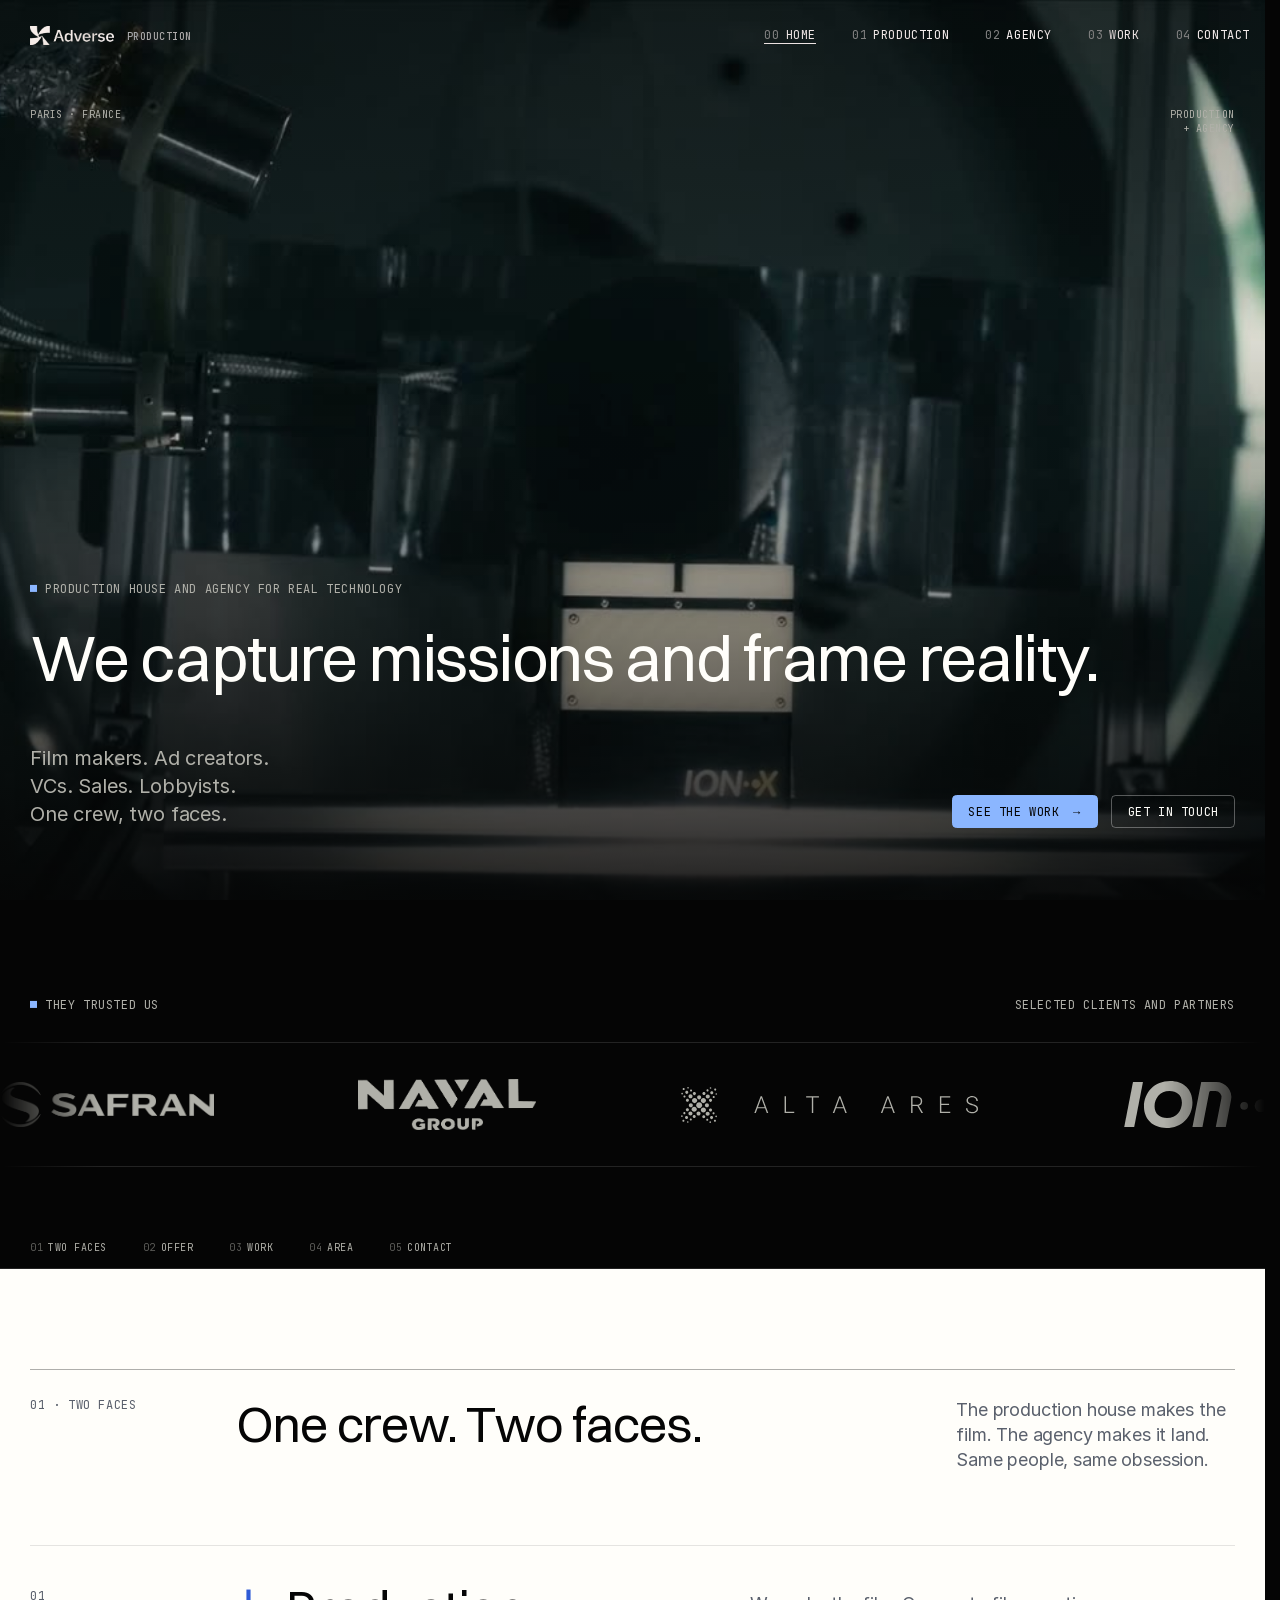
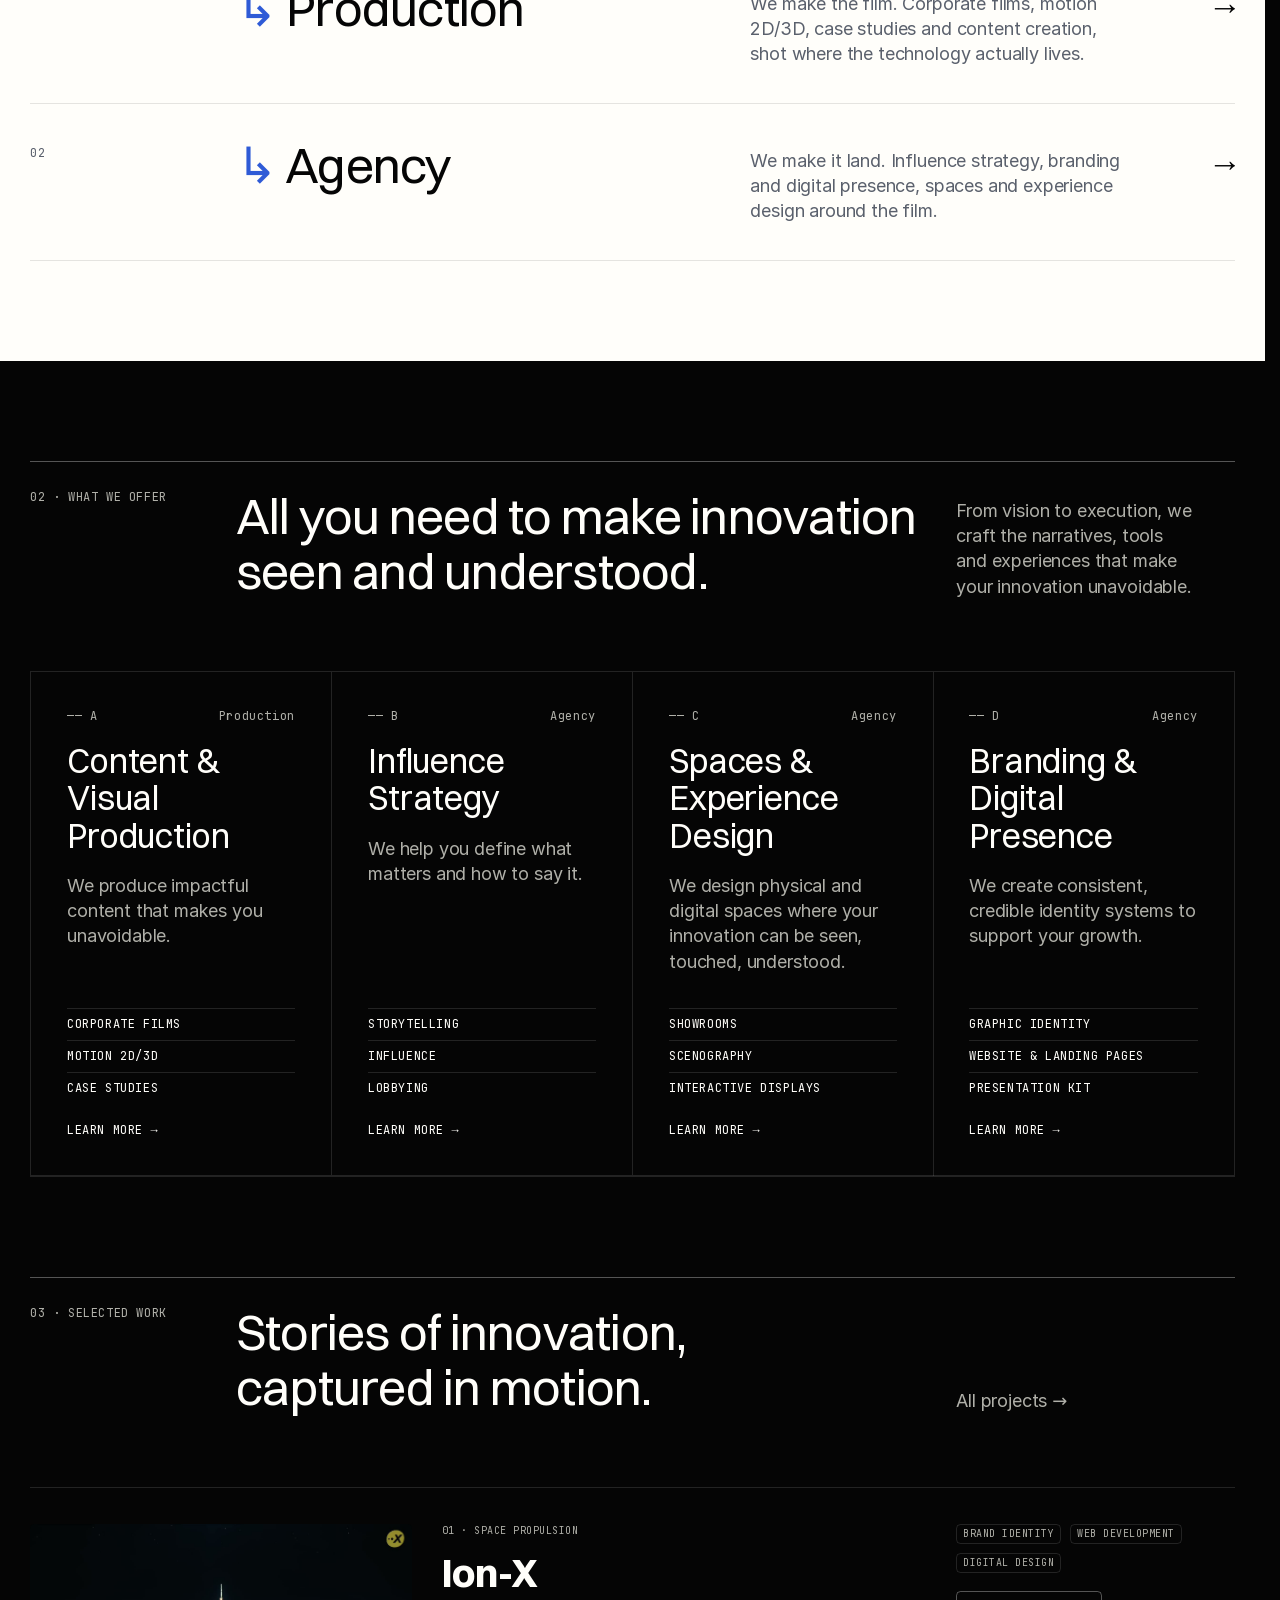
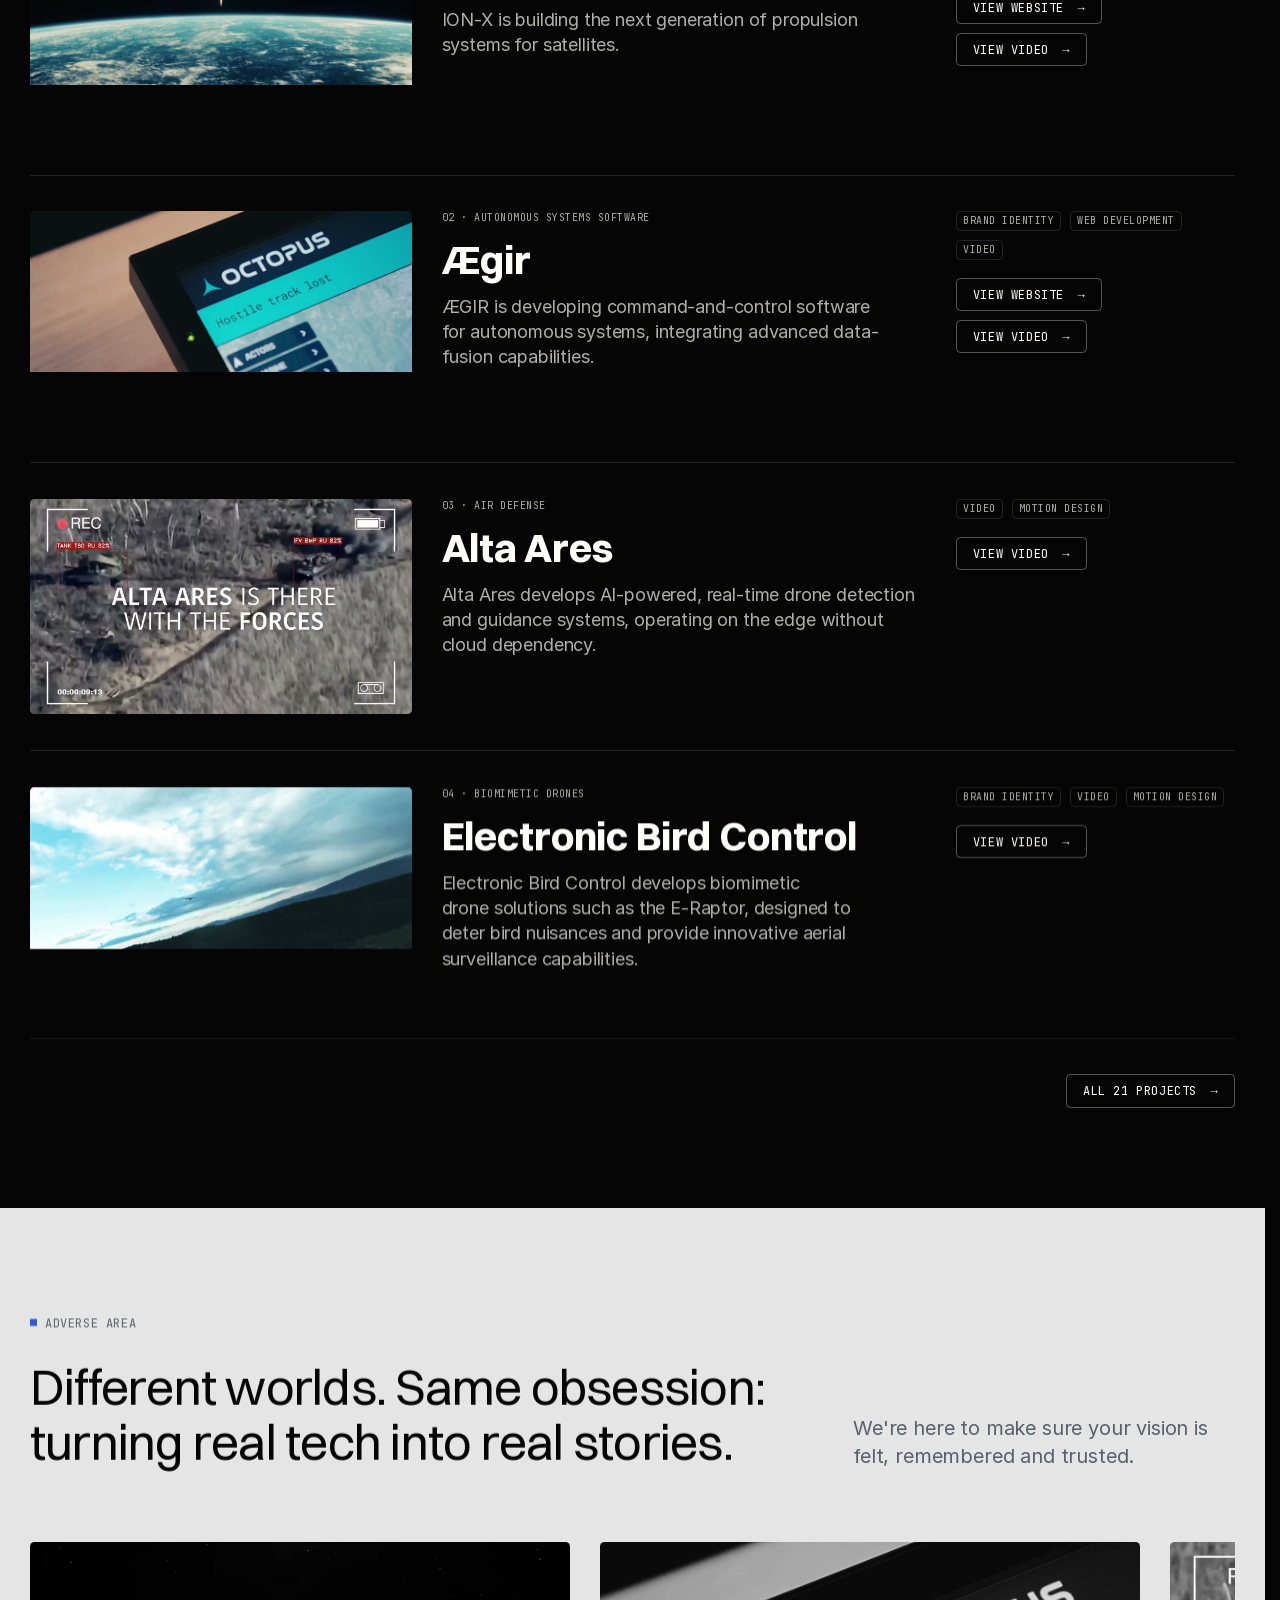
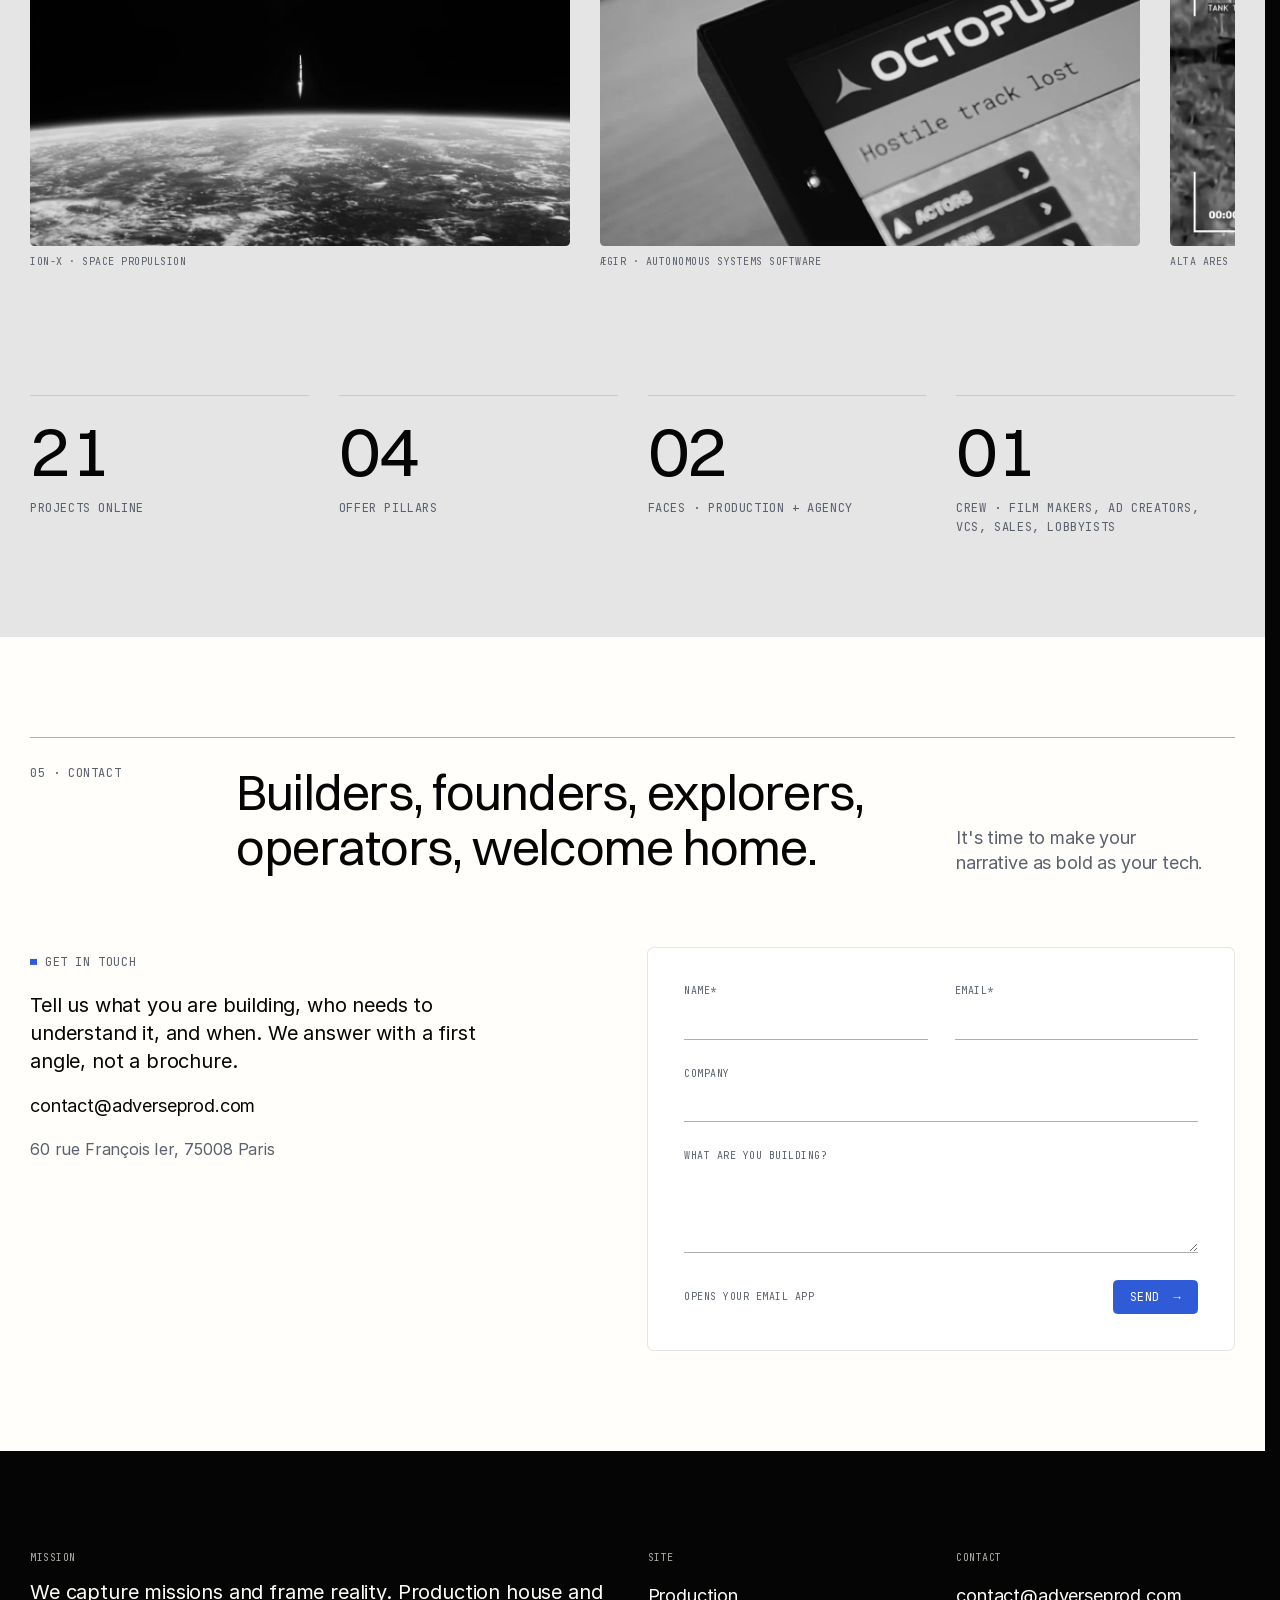
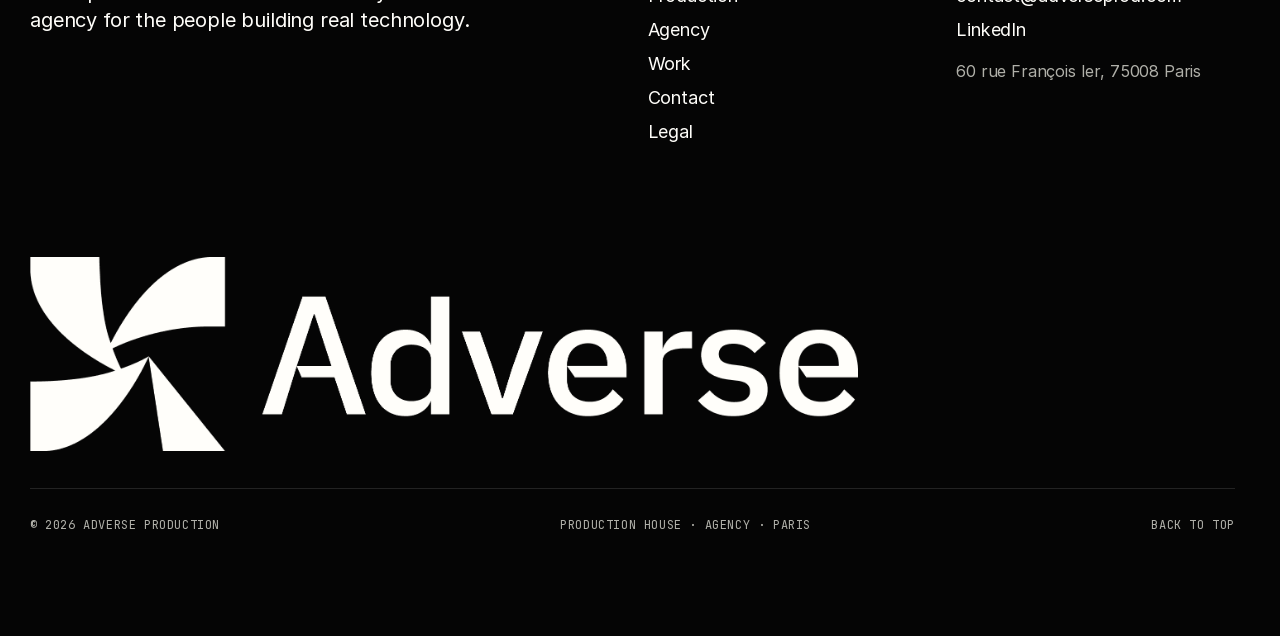
==== index.html @ bde305c3 "Passe de precision : un seul systeme d'angles, films alignes sur le texte, titre du hero a 72, plus " ====
<!doctype html>
<html lang="en" class="no-js" data-accent="adverse">
<head>
<meta charset="utf-8">
<meta name="viewport" content="width=device-width, initial-scale=1">
<meta http-equiv="Cache-Control" content="no-store">
<title>Adverse Production · Production house and agency for real technology</title>
<meta name="description" content="At Adverse Production, we showcase the most outstanding tech projects through high-end video productions and the agency work around them: strategy, identity, spaces.">
<meta property="og:title" content="Adverse Production · Production house and agency for real technology"><meta property="og:description" content="At Adverse Production, we showcase the most outstanding tech projects through high-end video productions and the agency work around them: strategy, identity, spaces."><meta property="og:type" content="website"><meta property="og:site_name" content="Adverse Production">
<meta property="og:image" content="https://raouf-hamouda.github.io/adverse-production/media/logo/og.png"><meta property="og:image:width" content="1200"><meta property="og:image:height" content="630"><meta property="og:image:alt" content="Adverse Production">
<meta property="og:image" content="https://raouf-hamouda.github.io/adverse-production/media/logo/og-square.png"><meta property="og:image:width" content="1200"><meta property="og:image:height" content="1200">
<meta name="twitter:card" content="summary_large_image"><meta name="twitter:image" content="https://raouf-hamouda.github.io/adverse-production/media/logo/og.png">
<link rel="icon" href="media/logo/favicon.svg?v=202610042000" type="image/svg+xml">
<link rel="icon" href="media/logo/favicon-32.png?v=202610042000" sizes="32x32" type="image/png">
<link rel="icon" href="media/logo/favicon-192.png?v=202610042000" sizes="192x192" type="image/png">
<link rel="apple-touch-icon" href="media/logo/apple-touch-icon.png">
<meta name="theme-color" content="#050505">
<link rel="stylesheet" href="css/fonts.css?v=202610042000">
<link rel="stylesheet" href="css/tokens.css?v=202610042000">
<link rel="stylesheet" href="css/base.css?v=202610042000">
<link rel="stylesheet" href="css/site.css?v=202610042000">
</head>
<body data-theme="dark">
<div class="grid-lines" aria-hidden="true"></div>
<div class="loader" aria-hidden="true">
<div class="logo-stack"><div class="logo-anim"><svg class="mark" viewBox="0 0 470 470" aria-hidden="true"><path class="p p-tr" d="M428.50 0.19 L427.50 1.00 L421.50 1.00 L419.50 1.19 L418.50 2.00 L413.50 2.19 L412.50 3.00 L409.50 3.00 L407.50 4.00 L403.50 4.19 L402.50 5.00 L399.50 5.19 L398.50 6.00 L395.50 6.19 L394.50 7.00 L392.50 7.19 L391.50 8.00 L389.50 8.19 L388.50 9.00 L380.50 11.19 L377.50 13.00 L375.50 13.19 L370.50 16.00 L368.50 16.19 L363.50 19.00 L362.50 19.05 L361.50 20.00 L360.50 20.05 L359.50 21.00 L352.50 24.19 L350.50 26.00 L347.50 27.19 L345.50 29.00 L342.50 30.19 L337.50 34.00 L336.50 34.19 L334.50 36.00 L333.50 36.19 L331.50 38.00 L327.50 40.19 L324.50 43.00 L323.50 43.19 L320.50 46.00 L319.50 46.19 L315.50 50.00 L314.50 50.19 L309.50 55.00 L308.50 55.19 L300.50 63.00 L299.50 63.19 L284.05 78.50 L280.19 82.50 L280.00 83.50 L271.19 92.50 L271.00 93.50 L265.19 99.50 L265.00 100.50 L261.19 104.50 L261.00 105.50 L253.19 114.50 L253.00 115.50 L247.19 122.50 L245.00 126.50 L242.19 129.50 L240.00 133.50 L238.04 135.50 L238.00 136.50 L235.19 139.50 L235.00 140.50 L231.19 145.50 L230.00 148.50 L228.04 150.50 L228.00 151.50 L224.19 156.50 L223.00 159.50 L219.19 164.50 L218.00 167.50 L216.19 169.50 L215.00 172.50 L214.04 173.50 L214.00 174.50 L212.19 176.50 L211.00 179.50 L209.19 181.50 L207.00 186.50 L206.04 187.50 L206.00 188.50 L205.04 189.50 L205.00 190.50 L203.19 192.50 L201.00 197.50 L199.10 199.50 L183.34 226.50 L184.50 227.00 L185.50 226.06 L196.50 222.00 L197.50 221.03 L208.50 217.00 L209.50 216.01 L220.50 211.99 L221.50 211.00 L225.50 209.84 L228.50 208.09 L232.50 206.96 L233.50 206.00 L237.50 205.00 L238.50 204.00 L240.50 204.00 L243.50 202.00 L245.50 202.00 L246.50 201.00 L248.50 201.00 L249.50 200.00 L251.50 200.00 L252.50 199.00 L254.50 198.81 L255.50 198.00 L257.50 197.81 L258.50 197.00 L260.50 196.81 L261.50 196.00 L263.50 195.81 L264.50 195.00 L266.50 194.81 L270.50 193.00 L272.50 192.96 L273.50 192.00 L276.50 191.81 L277.50 191.00 L279.50 190.81 L280.50 190.00 L283.50 189.81 L287.50 188.00 L294.50 186.81 L295.50 186.00 L297.50 185.96 L298.50 185.00 L301.50 184.81 L302.50 184.00 L306.50 183.81 L307.50 183.00 L310.50 182.81 L311.50 182.00 L314.50 181.81 L315.50 181.00 L319.50 180.81 L320.50 180.00 L324.50 179.81 L325.50 179.00 L328.50 178.81 L329.50 178.00 L334.50 177.81 L335.50 177.00 L339.50 176.81 L340.50 176.00 L345.50 175.81 L346.50 175.00 L351.50 174.81 L352.50 174.00 L356.50 174.00 L358.50 173.81 L359.50 173.00 L365.50 172.81 L366.50 172.00 L374.50 171.81 L375.50 171.00 L383.50 170.81 L384.50 170.00 L396.50 169.81 L397.50 169.00 L418.50 168.81 L419.50 168.00 L469.50 168.00 L470.00 167.50 L470.00 0.50 L469.50 0.00 Z"/><path class="p p-tl" d="M1.50 0.00 L1.00 0.50 L1.00 44.50 L2.00 45.50 L2.00 52.50 L3.00 53.50 L3.00 58.50 L4.00 59.50 L4.00 64.50 L5.00 65.50 L5.00 68.50 L6.00 69.50 L6.00 72.50 L7.00 73.50 L7.00 76.50 L8.00 77.50 L8.00 79.50 L9.00 80.50 L9.00 82.50 L10.00 83.50 L10.00 85.50 L11.00 86.50 L11.00 88.50 L12.00 89.50 L12.00 91.50 L13.00 92.50 L13.00 94.50 L16.00 99.50 L16.00 101.50 L17.00 102.50 L17.00 103.50 L18.00 104.50 L18.00 105.50 L19.00 106.50 L19.00 107.50 L20.00 108.50 L20.00 109.50 L21.00 110.50 L21.00 111.50 L22.00 112.50 L22.00 113.50 L23.00 114.50 L23.00 115.50 L24.00 116.50 L25.00 119.50 L26.00 120.50 L26.00 121.50 L28.00 123.50 L29.00 126.50 L31.00 128.50 L32.00 131.50 L34.00 133.50 L34.00 134.50 L36.00 136.50 L36.00 137.50 L38.00 139.50 L38.00 140.50 L41.00 143.50 L41.00 144.50 L43.00 146.50 L43.00 147.50 L46.00 150.50 L46.00 151.50 L50.00 155.50 L50.00 156.50 L54.00 160.50 L54.00 161.50 L60.00 167.50 L60.00 168.50 L88.50 197.00 L89.50 197.00 L96.50 204.00 L97.50 204.00 L102.50 209.00 L103.50 209.00 L107.50 213.00 L108.50 213.00 L112.50 217.00 L113.50 217.00 L116.50 220.00 L117.50 220.00 L120.50 223.00 L121.50 223.00 L128.50 229.00 L129.50 229.00 L131.50 231.00 L132.50 231.00 L134.50 233.00 L135.50 233.00 L137.50 235.00 L138.50 235.00 L141.50 238.00 L142.50 238.00 L144.50 240.00 L147.50 241.00 L149.50 243.00 L150.50 243.00 L155.50 247.00 L158.50 248.00 L163.50 252.00 L166.50 253.00 L168.50 255.00 L169.50 255.00 L172.50 257.00 L173.50 257.00 L175.50 259.00 L176.50 259.00 L177.50 260.00 L180.50 261.00 L182.50 263.00 L183.50 263.00 L184.50 264.00 L185.50 264.00 L186.50 265.00 L189.50 266.00 L191.50 268.00 L192.50 268.00 L193.50 269.00 L194.50 269.00 L195.50 270.00 L196.50 270.00 L197.50 271.00 L198.50 271.00 L199.50 272.00 L200.50 272.00 L201.50 273.00 L204.50 274.00 L206.50 276.00 L209.50 277.00 L211.50 279.00 L212.50 279.00 L213.50 280.00 L214.50 280.00 L215.50 281.00 L216.50 281.00 L217.50 282.00 L218.50 282.00 L219.50 283.00 L220.50 283.00 L221.50 284.00 L224.50 285.00 L225.13 284.50 L224.83 283.50 L216.15 264.50 L207.18 242.50 L196.16 211.50 L186.25 177.50 L179.19 146.50 L174.17 116.50 L171.16 89.50 L169.44 53.50 L169.76 30.50 L168.00 29.50 L167.81 5.50 L167.00 4.50 L167.00 0.50 L166.50 0.00 Z"/><path class="p p-bl" d="M283.50 244.04 L252.50 257.73 L217.50 270.82 L181.50 281.81 L147.50 289.87 L119.50 294.83 L85.50 298.81 L70.50 299.86 L47.50 300.56 L20.50 300.06 L19.50 301.19 L16.50 301.19 L15.50 302.00 L1.50 302.00 L1.00 302.50 L1.00 469.50 L1.50 470.00 L44.50 470.00 L45.50 469.00 L53.50 469.00 L54.50 468.00 L59.50 468.00 L60.50 467.00 L64.50 467.00 L65.50 466.00 L69.50 466.00 L70.50 465.00 L73.50 465.00 L74.50 464.00 L76.50 464.00 L77.50 463.00 L79.50 463.00 L80.50 462.00 L83.50 462.00 L84.50 461.00 L86.50 461.00 L89.50 459.00 L91.50 459.00 L92.50 458.00 L94.50 458.00 L99.50 455.00 L101.50 455.00 L102.50 454.00 L103.50 454.00 L104.50 453.00 L105.50 453.00 L106.50 452.00 L107.50 452.00 L108.50 451.00 L109.50 451.00 L110.50 450.00 L111.50 450.00 L112.50 449.00 L113.50 449.00 L114.50 448.00 L117.50 447.00 L119.50 445.00 L120.50 445.00 L121.50 444.00 L124.50 443.00 L129.50 439.00 L132.50 438.00 L134.50 436.00 L135.50 436.00 L137.50 434.00 L138.50 434.00 L141.50 431.00 L142.50 431.00 L144.50 429.00 L145.50 429.00 L148.50 426.00 L149.50 426.00 L153.50 422.00 L154.50 422.00 L158.50 418.00 L159.50 418.00 L165.50 412.00 L166.50 412.00 L197.00 381.50 L197.00 380.50 L204.00 373.50 L204.00 372.50 L209.00 367.50 L209.00 366.50 L213.00 362.50 L213.00 361.50 L217.00 357.50 L217.00 356.50 L220.00 353.50 L220.00 352.50 L223.00 349.50 L223.00 348.50 L229.00 341.50 L229.00 340.50 L231.00 338.50 L231.00 337.50 L233.00 335.50 L233.00 334.50 L236.00 331.50 L236.00 330.50 L238.00 328.50 L238.00 327.50 L240.00 325.50 L240.00 324.50 L244.00 319.50 L245.00 316.50 L247.00 314.50 L247.00 313.50 L251.00 308.50 L252.00 305.50 L254.00 303.50 L255.00 300.50 L257.00 298.50 L258.00 295.50 L260.00 293.50 L260.00 292.50 L261.00 291.50 L262.00 288.50 L264.00 286.50 L264.00 285.50 L265.00 284.50 L265.00 283.50 L266.00 282.50 L267.00 279.50 L269.00 277.50 L269.00 276.50 L270.00 275.50 L270.00 274.50 L271.00 273.50 L271.00 272.50 L272.00 271.50 L272.00 270.50 L273.00 269.50 L273.00 268.50 L274.00 267.50 L274.00 266.50 L275.00 265.50 L275.00 264.50 L276.00 263.50 L276.00 262.50 L277.00 261.50 L277.00 260.50 L278.00 259.50 L278.00 258.50 L279.00 257.50 L279.00 256.50 L280.00 255.50 L280.00 254.50 L281.00 253.50 L281.00 252.50 L282.00 251.50 L282.00 250.50 L283.00 249.50 L284.00 246.50 L285.00 245.50 L284.50 243.68 Z"/><path class="p p-br" d="M287.50 242.00 L287.00 243.50 L287.19 245.50 L288.00 246.50 L288.19 252.50 L289.00 253.50 L289.19 258.50 L290.00 259.50 L290.19 265.50 L291.00 266.50 L291.19 271.50 L292.00 272.50 L292.00 276.50 L292.19 278.50 L293.00 279.50 L293.19 285.50 L294.00 286.50 L294.19 291.50 L295.00 292.50 L295.19 298.50 L296.00 299.50 L296.19 304.50 L297.00 305.50 L297.00 309.50 L297.19 311.50 L298.00 312.50 L298.19 318.50 L299.00 319.50 L299.19 324.50 L300.00 325.50 L300.19 331.50 L301.00 332.50 L301.19 337.50 L302.00 338.50 L302.00 342.50 L302.19 344.50 L303.00 345.50 L303.19 351.50 L304.00 352.50 L304.19 357.50 L305.00 358.50 L305.19 364.50 L306.00 365.50 L306.19 370.50 L307.00 371.50 L307.00 375.50 L307.19 377.50 L308.00 378.50 L308.19 384.50 L309.00 385.50 L309.19 390.50 L310.00 391.50 L310.19 397.50 L311.00 398.50 L311.19 403.50 L312.00 404.50 L312.19 410.50 L313.00 411.50 L313.19 416.50 L314.00 417.50 L314.19 423.50 L315.00 424.50 L315.19 430.50 L316.00 431.50 L316.19 436.50 L317.00 437.50 L317.19 443.50 L318.00 444.50 L318.19 449.50 L319.00 450.50 L319.19 456.50 L320.00 457.50 L320.19 463.50 L321.00 464.50 L321.19 469.50 L322.50 470.00 L469.50 470.00 L470.00 469.50 L469.81 468.50 L467.00 465.50 L466.81 464.50 L463.00 460.50 L462.81 459.50 L459.00 455.50 L458.81 454.50 L455.00 450.50 L454.81 449.50 L443.00 435.50 L442.81 434.50 L438.00 429.50 L437.81 428.50 L434.00 424.50 L433.81 423.50 L430.00 419.50 L429.81 418.50 L426.00 414.50 L425.81 413.50 L422.00 409.50 L421.81 408.50 L418.00 404.50 L417.81 403.50 L414.00 399.50 L413.81 398.50 L410.00 394.50 L409.81 393.50 L406.00 389.50 L405.81 388.50 L394.00 374.50 L393.81 373.50 L389.00 368.50 L388.81 367.50 L385.00 363.50 L384.81 362.50 L381.00 358.50 L380.81 357.50 L377.00 353.50 L376.81 352.50 L373.00 348.50 L372.81 347.50 L369.00 343.50 L368.81 342.50 L365.00 338.50 L364.81 337.50 L361.00 333.50 L360.81 332.50 L357.00 328.50 L356.81 327.50 L345.00 313.50 L344.81 312.50 L340.00 307.50 L339.81 306.50 L336.00 302.50 L335.81 301.50 L332.00 297.50 L331.81 296.50 L328.00 292.50 L327.81 291.50 L324.00 287.50 L323.81 286.50 L320.00 282.50 L319.81 281.50 L316.00 277.50 L315.81 276.50 L312.00 272.50 L311.81 271.50 L308.00 267.50 L307.81 266.50 L296.00 252.50 L295.81 251.50 Z"/></svg><div class="word"><div class="clip"><span class="l" style="left:-0.139%;top:-0.629%;width:17.582%;height:90.909%;--i:0"><img src="media/logo/letter_0.png" alt=""></span><span class="l" style="left:18.138%;top:-0.629%;width:13.343%;height:92.167%;--i:1"><img src="media/logo/letter_1.png" alt=""></span><span class="l" style="left:33.356%;top:26.109%;width:13.829%;height:64.171%;--i:2"><img src="media/logo/letter_2.png" alt=""></span><span class="l" style="left:47.811%;top:24.536%;width:13.482%;height:67.002%;--i:3"><img src="media/logo/letter_3.png" alt=""></span><span class="l" style="left:64.003%;top:26.109%;width:8.270%;height:64.171%;--i:4"><img src="media/logo/letter_4.png" alt=""></span><span class="l" style="left:73.037%;top:24.536%;width:11.883%;height:67.002%;--i:5"><img src="media/logo/letter_5.png" alt=""></span><span class="l" style="left:86.657%;top:24.536%;width:13.482%;height:67.002%;--i:6"><img src="media/logo/letter_6.png" alt=""></span></div></div></div><p class="loader-sub">Production</p></div>
<div class="meta"><span>Production · Paris</span><span><span data-pct>000</span> / 100</span></div><div class="bar"><i></i></div></div>
<nav class="nav" data-nav aria-label="Main">
  <a class="brand" href="index.html" aria-label="ADVERSE Production"><img class="logo" src="media/logo/logo_white.png" alt=""><small>Production</small></a>
  <div class="nav-items"><a class="link" href="index.html" aria-current=page><span class="n">00</span>Home</a><a class="link" href="production.html"><span class="n">01</span>Production</a><a class="link" href="agency.html"><span class="n">02</span>Agency</a><a class="link" href="portfolio.html"><span class="n">03</span>Work</a><a class="link" href="contact.html"><span class="n">04</span>Contact</a></div>
  <button class="burger" aria-expanded="false" aria-controls="menu">Menu</button>
</nav>
<div class="menu" id="menu"><a class="item" href="index.html" aria-current=page><span class="n">00</span>Home</a><a class="item" href="production.html"><span class="n">01</span>Production</a><a class="item" href="agency.html"><span class="n">02</span>Agency</a><a class="item" href="portfolio.html"><span class="n">03</span>Work</a><a class="item" href="contact.html"><span class="n">04</span>Contact</a><div class="foot"><a class="btn btn-accent" href="contact.html">Get in touch <span class="arrow">→</span></a><a href="mailto:contact@adverseprod.com">contact@adverseprod.com</a><div class="meta"><a href="https://www.linkedin.com/company/adverse-production" target="_blank" rel="noopener">LinkedIn</a><span>Paris · France</span></div></div></div>
<main id="top">
<section class="hero" data-theme="dark" id="home">
  <div class="bg"><video autoplay muted loop playsinline poster="media/web/TgJozV1sl9Rrse6Sba5KNb5Fmk.jpg" src="media/web/TgJozV1sl9Rrse6Sba5KNb5Fmk.mp4"></video></div>
  <span class="corner tl">Paris · France</span><span class="corner tr">Production<br>+ Agency</span>
  <div class="container">
    <p class="eyebrow" data-reveal>Production house and agency for real technology</p>
    <h1 class="display-1 measure" style="margin-top:var(--s-5)" data-reveal="0.1">We capture missions and frame reality.</h1>
    <div class="grid" style="margin-top:var(--s-7)">
      <p class="body-l span-5 muted sub" data-reveal="0.2"><span>Film makers. Ad creators.</span><span>VCs. Sales. Lobbyists.</span><span>One crew, two faces.</span></p>
      <div class="span-7 cta" style="justify-content:flex-end;align-self:end" data-reveal="0.3"><a class="btn btn-accent" href="portfolio.html">See the work <span class="arrow">→</span></a><a class="btn" href="#contact">Get in touch</a></div>
    </div>
  </div>
</section>
<section class="section-s" data-theme="dark" id="partners" style="background:var(--bg);color:var(--fg)">
  <div class="container partners-head"><p class="eyebrow">They trusted us</p><p class="caption">Selected clients and partners</p></div>
  <div class="marquee" style="margin-top:var(--s-5)"><div class="track"><span class="logo" role="img" aria-label="Safran" style="-webkit-mask-image:url(media/partners/safran.png);mask-image:url(media/partners/safran.png);--w:5.36em;--r:4.762"></span><span class="logo" role="img" aria-label="Naval Group" style="-webkit-mask-image:url(media/partners/naval-group.png);mask-image:url(media/partners/naval-group.png);--w:4.44em;--r:3.488"></span><span class="logo" role="img" aria-label="Alta Ares" style="-webkit-mask-image:url(media/partners/alta-ares.svg);mask-image:url(media/partners/alta-ares.svg);--w:7.47em;--r:8.292"></span><span class="logo" role="img" aria-label="Ion-X" style="-webkit-mask-image:url(media/partners/ion-x.svg);mask-image:url(media/partners/ion-x.svg);--w:4.92em;--r:4.139"></span><span class="logo" role="img" aria-label="Ægir" style="-webkit-mask-image:url(media/partners/aegir.png);mask-image:url(media/partners/aegir.png);--w:5.68em;--r:5.258"></span><span class="logo" role="img" aria-label="Electronic Bird Control" style="-webkit-mask-image:url(media/partners/electronic-bird-control.png);mask-image:url(media/partners/electronic-bird-control.png);--w:4.70em;--r:3.83"></span><span class="logo" role="img" aria-label="Oscar Mike" style="-webkit-mask-image:url(media/partners/oscar-mike.png);mask-image:url(media/partners/oscar-mike.png);--w:6.02em;--r:5.788"></span></div></div>
</section>
<nav class="subnav" aria-label="Sections"><a href="#faces"><span class="n">01</span>Two faces</a><a href="#offer"><span class="n">02</span>Offer</a><a href="#work"><span class="n">03</span>Work</a><a href="#area"><span class="n">04</span>Area</a><a href="#contact"><span class="n">05</span>Contact</a></nav>
<section class="section" data-theme="light" id="faces">
  <div class="container">
    <div class="sec-head"><span class="num">01 · Two faces</span><h2 class="ttl h1">One crew. Two faces.</h2><p class="aside">The production house makes the film. The agency makes it land. Same people, same obsession.</p></div>
    <div class="features"><a class="feature" href="production.html" data-reveal><span class="k">01</span><span class="t">Production</span><span class="d">We make the film. Corporate films, motion 2D/3D, case studies and content creation, shot where the technology actually lives.</span><span class="go">→</span></a><a class="feature" href="agency.html" data-reveal><span class="k">02</span><span class="t">Agency</span><span class="d">We make it land. Influence strategy, branding and digital presence, spaces and experience design around the film.</span><span class="go">→</span></a></div>
  </div>
</section>
<section class="section" data-theme="dark" id="offer">
  <div class="container">
    <div class="sec-head"><span class="num">02 · What we offer</span><h2 class="ttl h1">All you need to make innovation seen and understood.</h2><p class="aside">From vision to execution, we craft the narratives, tools and experiences that make your innovation unavoidable.</p></div>
    <div class="hgrid"><a class="offer" href="production.html" data-reveal="0.00"><img src="media/web/77HFNbdqkvjyBUAGMFIzvGxGxUA.jpg" alt="" loading="lazy"><span class="letter"><span>—— A</span><span>Production</span></span><span class="t">Content &amp; Visual Production</span><span class="d">We produce impactful content that makes you unavoidable.</span><ul><li>Corporate films</li><li>Motion 2D/3D</li><li>Case studies</li></ul><span class="go">Learn more →</span></a><a class="offer" href="agency.html#influence" data-reveal="0.05"><img src="media/web/DfV5AunM2CfP4O7u4KkjLI46Qvk.jpg" alt="" loading="lazy"><span class="letter"><span>—— B</span><span>Agency</span></span><span class="t">Influence Strategy</span><span class="d">We help you define what matters and how to say it.</span><ul><li>Storytelling</li><li>Influence</li><li>Lobbying</li></ul><span class="go">Learn more →</span></a><a class="offer" href="agency.html#spaces" data-reveal="0.10"><img src="media/web/q1g7qWRhrfDlzrMSrGk5NP3Iy0A.jpg" alt="" loading="lazy"><span class="letter"><span>—— C</span><span>Agency</span></span><span class="t">Spaces &amp; Experience Design</span><span class="d">We design physical and digital spaces where your innovation can be seen, touched, understood.</span><ul><li>Showrooms</li><li>Scenography</li><li>Interactive displays</li></ul><span class="go">Learn more →</span></a><a class="offer" href="agency.html#branding" data-reveal="0.15"><img src="media/web/JdtwA32k85z1Avn3bOagHdtlM8U.jpg" alt="" loading="lazy"><span class="letter"><span>—— D</span><span>Agency</span></span><span class="t">Branding &amp; Digital Presence</span><span class="d">We create consistent, credible identity systems to support your growth.</span><ul><li>Graphic identity</li><li>Website &amp; landing pages</li><li>Presentation kit</li></ul><span class="go">Learn more →</span></a></div>
  </div>
</section>
<section class="section" data-theme="dark" id="work" style="padding-top:0">
  <div class="container">
    <div class="sec-head"><span class="num">03 · Selected work</span><h2 class="ttl h1">Stories of innovation, captured in motion.</h2><a class="aside link" href="portfolio.html">All projects →</a></div>
    <div class="rows"><article class="prow" id="ion-x" data-tags="Brand identity|Web development|Digital design" data-reveal><div class="m"><video data-hover muted playsinline loop preload="none" poster="media/web/77HFNbdqkvjyBUAGMFIzvGxGxUA.jpg" src="media/web/77HFNbdqkvjyBUAGMFIzvGxGxUA.mp4"></video></div>
        <div class="i"><p class="meta">01 · Space propulsion</p><h3 class="name">Ion-X</h3><p class="d">ION-X is building the next generation of propulsion systems for satellites.</p></div>
        <div class="r"><div class="tags"><span class="tag">Brand identity</span><span class="tag">Web development</span><span class="tag">Digital design</span></div><div class="btns"><a class="btn" href="https://ion-x.space/" target="_blank" rel="noopener">View Website <span class="arrow">→</span></a><a class="btn" href="media/web/77HFNbdqkvjyBUAGMFIzvGxGxUA.mp4" target="_blank" rel="noopener">View Video <span class="arrow">→</span></a></div></div></article><article class="prow" id="aegir" data-tags="Brand identity|Web development|Video" data-reveal><div class="m"><video data-hover muted playsinline loop preload="none" poster="media/web/DfV5AunM2CfP4O7u4KkjLI46Qvk.jpg" src="media/web/DfV5AunM2CfP4O7u4KkjLI46Qvk.mp4"></video></div>
        <div class="i"><p class="meta">02 · Autonomous systems software</p><h3 class="name">Ægir</h3><p class="d">ÆGIR is developing command-and-control software for autonomous systems, integrating advanced data-fusion capabilities.</p></div>
        <div class="r"><div class="tags"><span class="tag">Brand identity</span><span class="tag">Web development</span><span class="tag">Video</span></div><div class="btns"><a class="btn" href="https://aegir.fr/" target="_blank" rel="noopener">View Website <span class="arrow">→</span></a><a class="btn" href="media/web/DfV5AunM2CfP4O7u4KkjLI46Qvk.mp4" target="_blank" rel="noopener">View Video <span class="arrow">→</span></a></div></div></article><article class="prow" id="alta-ares" data-tags="Video|Motion design" data-reveal><div class="m"><video data-hover muted playsinline loop preload="none" poster="media/web/JdtwA32k85z1Avn3bOagHdtlM8U.jpg" src="media/web/JdtwA32k85z1Avn3bOagHdtlM8U.mp4#t=14"></video></div>
        <div class="i"><p class="meta">03 · Air defense</p><h3 class="name">Alta Ares</h3><p class="d">Alta Ares develops AI-powered, real-time drone detection and guidance systems, operating on the edge without cloud dependency.</p></div>
        <div class="r"><div class="tags"><span class="tag">Video</span><span class="tag">Motion design</span></div><div class="btns"><a class="btn" href="media/web/JdtwA32k85z1Avn3bOagHdtlM8U.mp4" target="_blank" rel="noopener">View Video <span class="arrow">→</span></a></div></div></article><article class="prow" id="ebc" data-tags="Brand identity|Video|Motion design" data-reveal><div class="m"><video data-hover muted playsinline loop preload="none" poster="media/web/q1g7qWRhrfDlzrMSrGk5NP3Iy0A.jpg" src="media/web/q1g7qWRhrfDlzrMSrGk5NP3Iy0A.mp4"></video></div>
        <div class="i"><p class="meta">04 · Biomimetic drones</p><h3 class="name">Electronic Bird Control</h3><p class="d">Electronic Bird Control develops biomimetic drone solutions such as the E-Raptor, designed to deter bird nuisances and provide innovative aerial surveillance capabilities.</p></div>
        <div class="r"><div class="tags"><span class="tag">Brand identity</span><span class="tag">Video</span><span class="tag">Motion design</span></div><div class="btns"><a class="btn" href="media/web/q1g7qWRhrfDlzrMSrGk5NP3Iy0A.mp4" target="_blank" rel="noopener">View Video <span class="arrow">→</span></a></div></div></article></div>
    <div class="row" style="justify-content:flex-end;margin-top:var(--s-6)"><a class="btn" href="portfolio.html">All 21 projects <span class="arrow">→</span></a></div>
  </div>
</section>
<section class="section" data-theme="gray" id="area">
  <div class="container">
    <p class="eyebrow" data-reveal>Adverse area</p>
    <div class="grid" style="margin-top:var(--s-5);margin-bottom:var(--s-8)">
      <h2 class="h1 span-8" data-reveal="0.1">Different worlds. Same obsession: turning real tech into real stories.</h2>
      <p class="body-l span-4 muted" style="align-self:end" data-reveal="0.2">We&#x27;re here to make sure your vision is felt, remembered and trusted.</p>
    </div>
    <div class="strip"><figure><a href="portfolio.html#ion-x"><img src="media/web/77HFNbdqkvjyBUAGMFIzvGxGxUA.jpg" alt="Ion-X" loading="lazy"></a><figcaption>Ion-X · Space propulsion</figcaption></figure><figure><a href="portfolio.html#aegir"><img src="media/web/DfV5AunM2CfP4O7u4KkjLI46Qvk.jpg" alt="Ægir" loading="lazy"></a><figcaption>Ægir · Autonomous systems software</figcaption></figure><figure><a href="portfolio.html#alta-ares"><img src="media/web/JdtwA32k85z1Avn3bOagHdtlM8U.jpg" alt="Alta Ares" loading="lazy"></a><figcaption>Alta Ares · Air defense</figcaption></figure><figure><a href="portfolio.html#ebc"><img src="media/web/q1g7qWRhrfDlzrMSrGk5NP3Iy0A.jpg" alt="Electronic Bird Control" loading="lazy"></a><figcaption>Electronic Bird Control · Biomimetic drones</figcaption></figure><figure><a href="portfolio.html#oscar-mike"><img src="media/web/297sMiCIamDrkrysOmgl7uXzYs.jpg" alt="Oscar Mike" loading="lazy"></a><figcaption>Oscar Mike · Dual-tech investment</figcaption></figure></div>
    <div class="stats" style="margin-top:var(--s-9)">
      <div><div class="stat"><span data-roll="21" data-pad="2">00</span></div><p class="caption" style="margin-top:var(--s-3)">Projects online</p></div>
      <div><div class="stat"><span data-roll="4" data-pad="2">00</span></div><p class="caption" style="margin-top:var(--s-3)">Offer pillars</p></div>
      <div><div class="stat"><span data-roll="2" data-pad="2">00</span></div><p class="caption" style="margin-top:var(--s-3)">Faces · production + agency</p></div>
      <div><div class="stat"><span data-roll="1" data-pad="2">00</span></div><p class="caption" style="margin-top:var(--s-3)">Crew · film makers, ad creators, VCs, sales, lobbyists</p></div>
    </div>
  </div>
</section>
<section class="section" data-theme="light" id="contact">
  <div class="container">
    <div class="sec-head"><span class="num">05 · Contact</span><h2 class="ttl h1">Builders, founders, explorers, operators, welcome home.</h2><p class="aside">It&#x27;s time to make your narrative as bold as your tech.</p></div>
    <div class="contact-block">
      <div class="lead stack">
        <p class="eyebrow">Get in touch</p>
        <p class="body-l measure-l">Tell us what you are building, who needs to understand it, and when. We answer with a first angle, not a brochure.</p>
        <p><a class="link" href="mailto:contact@adverseprod.com">contact@adverseprod.com</a></p>
        <p class="body-s muted">60 rue François Ier, 75008 Paris</p>
      </div>
      <div class="form-wrap">
        <form class="form" data-mailto="contact@adverseprod.com" data-endpoint="">
          <div class="field"><label for="f-name">Name*</label><input id="f-name" name="name" type="text" required autocomplete="name"></div>
          <div class="field"><label for="f-email">Email*</label><input id="f-email" name="email" type="email" required autocomplete="email"></div>
          <div class="field full"><label for="f-company">Company</label><input id="f-company" name="company" type="text" autocomplete="organization"></div>
          <div class="field full"><label for="f-msg">What are you building?</label><textarea id="f-msg" name="message"></textarea></div>
          <input class="hp" type="text" name="website" tabindex="-1" autocomplete="off" aria-hidden="true">
          <div class="full row between"><span class="note" role="status">Opens your email app</span><button class="btn btn-accent" type="submit">Send <span class="arrow">→</span></button></div>
        </form>
      </div>
    </div>
  </div>
</section>
</main>
<footer class="section footer" data-theme="dark">
  <div class="container">
    <div class="cols">
      <div class="col wide"><p class="title">Mission</p><p class="body-l measure-l">We capture missions and frame reality. Production house and agency for the people building real technology.</p></div>
      <div class="col"><p class="title">Site</p><a class="link" href="production.html">Production</a><a class="link" href="agency.html">Agency</a><a class="link" href="portfolio.html">Work</a><a class="link" href="contact.html">Contact</a><a class="link" href="legal.html">Legal</a></div>
      <div class="col"><p class="title">Contact</p><a class="link" href="mailto:contact@adverseprod.com">contact@adverseprod.com</a><a class="link" href="https://www.linkedin.com/company/adverse-production" target="_blank" rel="noopener">LinkedIn</a><p class="body-s muted" style="margin-top:var(--s-3)">60 rue François Ier, 75008 Paris</p></div>
    </div>
    <div class="big" role="img" aria-label="ADVERSE"></div>
    <div class="legal caption"><span>© 2026 ADVERSE PRODUCTION</span><span>Production house · Agency · Paris</span><a class="link" href="#top">Back to top</a></div>
  </div>
</footer>
<script src="js/lib/lenis.min.js"></script>
<script src="js/lib/gsap.min.js"></script>
<script src="js/lib/ScrollTrigger.min.js"></script>
<script src="js/app.js?v=202610042000"></script>
<script src="js/site.js?v=202610042000"></script>
</body></html>
---- css/fonts.css ----
/* Switzer (Fontshare, free) + Inter, copied from the current Adverse site */
@font-face{font-family:"Inter";src:url("../fonts/inter-1ZFS7N918ojhhd0nQWdj3jz4w.woff2") format("woff2");font-weight:600;font-style:normal;font-display:swap}
@font-face{font-family:"Inter";src:url("../fonts/inter-GrgcKwrN6d3Uz8EwcLHZxwEfC4.woff2") format("woff2");font-weight:400;font-style:normal;font-display:swap}
@font-face{font-family:"Inter";src:url("../fonts/inter-UjlFhCnUjxhNfep4oYBPqnEssyo.woff2") format("woff2");font-weight:500;font-style:normal;font-display:swap}
@font-face{font-family:"Inter";src:url("../fonts/inter-Z4sGWU2OKBoXPWulb5P25vULA.woff2") format("woff2");font-weight:200;font-style:normal;font-display:swap}
@font-face{font-family:"Inter";src:url("../fonts/inter-ia3uin3hQWqDrVloC1zEtYHWw.woff2") format("woff2");font-weight:700;font-style:italic;font-display:swap}
@font-face{font-family:"Inter";src:url("../fonts/inter-pKRFNWFoZl77qYCAIp84lN1h944.woff2") format("woff2");font-weight:400;font-style:italic;font-display:swap}
@font-face{font-family:"Inter";src:url("../fonts/inter-syRNPWzAMIrcJ3wIlPIP43KjQs.woff2") format("woff2");font-weight:700;font-style:normal;font-display:swap}
@font-face{font-family:"Inter";src:url("../fonts/inter-vQyevYAyHtARFwPqUzQGpnDs.woff2") format("woff2");font-weight:400;font-style:normal;font-display:swap}
@font-face{font-family:"Inter";src:url("../fonts/inter-yDtI2UI8XcEg1W2je9XPN3Noo.woff2") format("woff2");font-weight:600;font-style:normal;font-display:swap}
@font-face{font-family:"Switzer";src:url("../fonts/switzer-6IN5WOLRCYP4G4MOCOHOMXNON6Q7MDAR.woff2") format("woff2");font-weight:400 ;font-style:normal;font-display:swap}
@font-face{font-family:"Switzer";src:url("../fonts/switzer-6XPIMU23OJVRY676OG5YVJMWEHWICATX.woff2") format("woff2");font-weight:500 ;font-style:normal;font-display:swap}
@font-face{font-family:"Switzer";src:url("../fonts/switzer-A7AS3UPAGLC7MDVC67SBNTE5FGF2Z2RG.woff2") format("woff2");font-weight:700 ;font-style:italic;font-display:swap}
@font-face{font-family:"Switzer";src:url("../fonts/switzer-C6VLICDGQWYKV6YT65TM5G3OVN4AOZBN.woff2") format("woff2");font-weight:500 ;font-style:italic;font-display:swap}
@font-face{font-family:"Switzer";src:url("../fonts/switzer-H5EOHLIZH5K7IZK6SGYJI75L4KV6FUO7.woff2") format("woff2");font-weight:300 ;font-style:normal;font-display:swap}
@font-face{font-family:"Switzer";src:url("../fonts/switzer-O2INHB7RBA62NQZWIAP3RS5WRI4PR4T5.woff2") format("woff2");font-weight:200 ;font-style:normal;font-display:swap}
@font-face{font-family:"Switzer";src:url("../fonts/switzer-O34WRFYO7JNWEBBA2LRV2XYRUSYXYDKH.woff2") format("woff2");font-weight:400 ;font-style:italic;font-display:swap}
@font-face{font-family:"Switzer";src:url("../fonts/switzer-RIR2QY5RYWK7P7XPEQY25M7LKF37GJDV.woff2") format("woff2");font-weight:200 ;font-style:italic;font-display:swap}
@font-face{font-family:"Switzer";src:url("../fonts/switzer-VIBEJS7WAALPI7YO7IOVGRTLMVQJ5RTQ.woff2") format("woff2");font-weight:300 ;font-style:italic;font-display:swap}
@font-face{font-family:"Switzer";src:url("../fonts/switzer-Y7SCNZJOT2MW5ADSGOFLDGH4TNL4JCQY.woff2") format("woff2");font-weight:700 ;font-style:normal;font-display:swap}
@font-face{font-family:"Switzer";src:url("../fonts/switzer-YS3VPNVO4B3TOJMEXDGFZQ4TLZGGSRZC.woff2") format("woff2");font-weight:600 ;font-style:normal;font-display:swap}
/* JetBrains Mono (OFL) */
@font-face{font-family:"JetBrains Mono";src:url("../fonts/jetbrainsmono-400.woff2") format("woff2");font-weight:400;font-style:normal;font-display:swap}
@font-face{font-family:"JetBrains Mono";src:url("../fonts/jetbrainsmono-500.woff2") format("woff2");font-weight:500;font-style:normal;font-display:swap}
---- css/tokens.css ----
/* ============================================================
   ADVERSE  ·  design tokens  ·  v0.1 (6 Sept 2026)
   The mix of three measured systems:
   PALANTIR  -> 18px root, headline/body/caption ramp, per-section theming (light/dark/gray + accent),
                6/10/12 grid with 10/15/30 gutters, 60/80/100 section rhythm, cubic easings, 1440 content width
   ANDURIL   -> near-black ink, warm paper, stone greys, one acid signal colour, micro tracking,
                300ms ease-out, 12 columns, 1.5s loader, digit roller, Lenis smooth scroll
   APPLIED   -> mono label layer, 4px spacing scale, radius scale, visible grid lines,
                header clearance, 1920 container, 150ms standard easing, 53rem article width
   ============================================================ */
:root {
  /* ---------- fonts (Switzer + Inter are what Adverse already uses; the paid fonts stay as fallbacks) */
  --font-display: "Switzer", "Alliance No.1", "Helvetica Now Display", system-ui, -apple-system, sans-serif;
  --font-text:    "Inter", "Alliance No.2", system-ui, -apple-system, sans-serif;
  --font-mono:    "JetBrains Mono", "Applied Mono", ui-monospace, SFMono-Regular, Menlo, monospace;

  /* ---------- type ramp (root = 18px) */
  --display-1: 5.5556rem;   /* 100 */
  --display-2: 4rem;        /*  72 */
  --h1: 2.7778rem;          /*  50 */
  --h2: 2.2222rem;          /*  40 */
  --h3: 1.8889rem;          /*  34 */
  --body-l: 1.1111rem;      /*  20 */
  --body: 1rem;             /*  18 */
  --body-s: .8889rem;       /*  16 */
  --caption: .6667rem;      /*  12 */
  --overline: .5556rem;     /*  10 */
  --lh-display: 1; --lh-heading: 1.1; --lh-body: 1.4; --lh-caption: 1.6;
  --track-display: -.02em; --track-heading: -.015em; --track-body: -.009em; --track-caps: .05em;
  --w-light: 300; --w-regular: 400; --w-medium: 500; --w-bold: 700;

  /* ---------- palette */
  --ink: #050505; --ink-2: #111111; --ink-3: #272a30; --ink-4: #2f3234;
  --paper: #fffefa; --paper-2: #f1f0ea; --paper-3: #e5e5e5;
  --stone: #b0b0a9; --gray: #5a606c; --gray-2: #969696; --gray-3: #bec2cb; --gray-4: #565654;
  --acid: #dff140; --mint: #a6f2cc; --blue: #4e8af7; --blue-2: #006cfa; --salmon: #f2c4bf; --gold: #8c7847; --green: #2b5945;
  --error: #ff4136;
  --vermilion: #ff4f1d; --sky: #8bb6ff; --sky-deep: #2f5bd6;   /* the two ends of Adverse's own brand gradient; sky-deep = the same blue for light backgrounds */

  /* ---------- roles (dark is the default, sections re-theme with data-theme) */
  --accent: var(--acid);
  --accent-2: var(--accent);   /* accent = what you act on, accent-2 = markers and labels */
  --bg: var(--ink); --bg-2: var(--ink-2);
  --fg: var(--paper); --fg-2: var(--paper-2); --fg-muted: var(--stone);
  --line: rgba(255,255,255,.12); --line-strong: rgba(255,255,255,.32);
  --accent-05: color-mix(in srgb, var(--accent) 5%, transparent);
  --accent-10: color-mix(in srgb, var(--accent) 10%, transparent);
  --on-accent: var(--ink);

  /* ---------- layout */
  --cols: 12; --gutter: 1.6667rem; --margin: 1.6667rem;
  --max: 80rem; --container-max: 120rem; --article: 53rem; --breakout: 78rem;
  --content-x: max(calc((100% - var(--max)) / 2), var(--margin));
  --section-y: 5.5556rem; --header-clearance: 6.25rem; --nav-h: 4rem;

  /* ---------- spacing (4px) + radius */
  --s-1: .25rem; --s-2: .5rem; --s-3: .75rem; --s-4: 1rem; --s-5: 1.5rem; --s-6: 2rem; --s-7: 3rem; --s-8: 4rem; --s-9: 6rem; --s-10: 8rem;
  --r-sm: .25rem; --r-md: .375rem; --r-lg: .5rem; --r-xl: .75rem;

  /* ---------- motion */
  --d-fast: 150ms; --d-base: 300ms; --d-slow: 500ms; --d-reveal: 900ms; --d-loader: 1500ms;
  --ease-out: cubic-bezier(.215,.61,.355,1);
  --ease-in: cubic-bezier(.55,.055,.675,.19);
  --ease-in-out: cubic-bezier(.645,.045,.355,1);
  --ease-std: cubic-bezier(.4,0,.2,1);
  --ease-soft: cubic-bezier(.215,.62,.34,1);
  --ease-back: cubic-bezier(.68,-.55,.265,1.55);
}

/* ---------- breakpoints: 630 / 855 / 1080 / 1620 (Palantir) + 1920 wide */
@media (max-width: 1079.98px) {
  :root { --cols: 10; --gutter: .8333rem; --margin: 1.1111rem; --section-y: 4.4444rem; --header-clearance: 5rem;
          --display-1: 4rem; --display-2: 2.7778rem; --h1: 2.2222rem; --h2: 1.8889rem; --h3: 1.5556rem; }
}
@media (max-width: 629.98px) {
  :root { --cols: 6; --gutter: .5556rem; --section-y: 3.3333rem; --header-clearance: 4rem; --nav-h: 3.5rem;
          --display-1: 2.4444rem; --display-2: 2.1111rem; --h1: 1.8889rem; --h2: 1.6667rem; --h3: 1.3333rem; --body-l: 1rem; }
}
@media (min-width: 1920px) {
  :root { --display-1: 6.6667rem; --display-2: 4.4444rem; }
}

/* ---------- section themes */
[data-theme="dark"]  { --bg: var(--ink);     --bg-2: var(--ink-2);   --fg: var(--paper); --fg-2: var(--paper-2); --fg-muted: var(--stone);
                       --line: rgba(255,255,255,.12); --line-strong: rgba(255,255,255,.32); color-scheme: dark; }
[data-theme="light"] { --bg: var(--paper);   --bg-2: #ffffff;        --fg: var(--ink);   --fg-2: var(--ink-3);   --fg-muted: var(--gray);
                       --line: rgba(5,5,5,.1);        --line-strong: rgba(5,5,5,.32);        color-scheme: light; }
[data-theme="gray"]  { --bg: var(--paper-3); --bg-2: var(--paper-2); --fg: var(--ink);   --fg-2: var(--ink-3);   --fg-muted: var(--gray);
                       --line: rgba(5,5,5,.12);       --line-strong: rgba(5,5,5,.36);        color-scheme: light; }
[data-theme="accent"]{ --bg: var(--accent);  --bg-2: var(--accent);  --fg: var(--ink);   --fg-2: var(--ink-3);   --fg-muted: var(--ink-4);
                       --line: rgba(5,5,5,.15);       --line-strong: rgba(5,5,5,.4);         color-scheme: light; }

/* ---------- accent choices (client decision; acid is the placeholder) */
[data-accent="adverse"] { --accent: var(--sky); --on-accent: var(--ink); --accent-2: var(--sky); }   /* one accent family: the blue of Adverse's own gradient and of the films */
[data-accent="adverse"] [data-theme="light"], [data-accent="adverse"] [data-theme="gray"] { --accent: var(--sky-deep); --on-accent: var(--paper); --accent-2: var(--sky-deep); }
[data-accent="adverse"] [data-theme="accent"] { --bg: var(--sky); --bg-2: var(--sky); }
[data-accent="acid"]   { --accent: var(--acid);   --on-accent: var(--ink); }
[data-accent="mint"]   { --accent: var(--mint);   --on-accent: var(--ink); }
[data-accent="blue"]   { --accent: var(--blue);   --on-accent: #ffffff; }
[data-accent="blue-2"] { --accent: var(--blue-2); --on-accent: #ffffff; }
[data-accent="salmon"] { --accent: var(--salmon); --on-accent: var(--ink); }
[data-accent="gold"]   { --accent: var(--gold);   --on-accent: #ffffff; }
[data-accent="green"]  { --accent: var(--green);  --on-accent: #ffffff; }
---- css/base.css ----
/* ADVERSE · base: reset, type classes, layout, components. Uses tokens.css only. */
*, *::before, *::after { box-sizing: border-box; }
html { font-size: 1.125em; -webkit-text-size-adjust: 100%; scrollbar-gutter: stable; }
html.lenis { height: auto; } .lenis.lenis-smooth { scroll-behavior: auto !important; } .lenis.lenis-stopped { overflow: hidden; }
body { margin: 0; background: var(--bg); color: var(--fg); font-family: var(--font-text); font-size: var(--body); line-height: var(--lh-body);
       letter-spacing: var(--track-body); -webkit-font-smoothing: antialiased; -moz-osx-font-smoothing: grayscale; }
img, video, svg, canvas { max-width: 100%; display: block; }
a { color: inherit; text-decoration: none; }
h1, h2, h3, h4, h5, h6, p, figure, ul, ol { margin: 0; } ul, ol { padding: 0; list-style: none; }
button { font: inherit; color: inherit; background: none; border: 0; padding: 0; cursor: pointer; }
::selection { background: var(--accent); color: var(--on-accent); }

/* ---------- type */
.display-1, .display-2, .h1, .h2, .h3 { font-family: var(--font-display); font-weight: var(--w-regular); }
.display-1 { font-size: var(--display-1); line-height: var(--lh-display); letter-spacing: var(--track-display); }
.display-2 { font-size: var(--display-2); line-height: var(--lh-display); letter-spacing: var(--track-display); }
.h1 { font-size: var(--h1); line-height: var(--lh-heading); letter-spacing: var(--track-heading); }
.h2 { font-size: var(--h2); line-height: var(--lh-heading); letter-spacing: var(--track-heading); }
.h3 { font-size: var(--h3); line-height: var(--lh-heading); letter-spacing: var(--track-heading); }
.body-l { font-size: var(--body-l); line-height: var(--lh-body); }
.body   { font-size: var(--body);   line-height: var(--lh-body); }
.body-s { font-size: var(--body-s); line-height: var(--lh-body); }
.caption, .overline, .mono { font-family: var(--font-mono); letter-spacing: var(--track-caps); text-transform: uppercase; }
.caption  { font-size: var(--caption);  line-height: var(--lh-caption); color: var(--fg-muted); }
.overline { font-size: var(--overline); line-height: var(--lh-caption); color: var(--fg-muted); }
.muted { color: var(--fg-muted); } .accent { color: var(--accent); }
.light { font-weight: var(--w-light); } .medium { font-weight: var(--w-medium); } .bold { font-weight: var(--w-bold); }
.measure { max-width: 34ch; } .measure-l { max-width: 52ch; } .article { max-width: var(--article); }

/* ---------- layout */
.container { width: 100%; max-width: var(--container-max); margin-inline: auto; padding-inline: var(--content-x); }
.section { padding-block: var(--section-y); background: var(--bg); color: var(--fg); }
.section-s { padding-block: calc(var(--section-y) * .6); }
.grid { display: grid; grid-template-columns: repeat(var(--cols), minmax(0, 1fr)); column-gap: var(--gutter); row-gap: var(--gutter); }
.span-2 { grid-column: span 2; } .span-3 { grid-column: span 3; } .span-4 { grid-column: span 4; } .span-5 { grid-column: span 5; }
.span-6 { grid-column: span 6; } .span-7 { grid-column: span 7; } .span-8 { grid-column: span 8; } .span-9 { grid-column: span 9; }
.span-10 { grid-column: span 10; } .span-12 { grid-column: span 12; } .start-7 { grid-column-start: 7; }
@media (max-width: 1079.98px) {
  .span-12, .span-10, .span-9, .span-8, .span-7 { grid-column: span 10; } .span-6, .span-5, .span-4 { grid-column: span 5; }
  .span-3 { grid-column: span 5; } .span-2 { grid-column: span 2; } .start-7 { grid-column-start: auto; } }
@media (max-width: 629.98px) {
  .span-12, .span-10, .span-9, .span-8, .span-7, .span-6, .span-5, .span-4 { grid-column: span 6; } .span-3, .span-2 { grid-column: span 3; } }
.rule { border: 0; border-top: 1px solid var(--line); margin: 0; }
.rule-strong { border-top-color: var(--line-strong); }
.stack > * + * { margin-top: var(--s-4); } .stack-l > * + * { margin-top: var(--s-6); }
.row { display: flex; align-items: center; gap: var(--s-4); flex-wrap: wrap; } .between { justify-content: space-between; }

/* visible grid lines (Applied Intuition) */
.grid-lines { position: fixed; inset: 0; z-index: 9000; pointer-events: none; display: none; padding-inline: var(--content-x);
              grid-template-columns: repeat(var(--cols), minmax(0, 1fr)); column-gap: var(--gutter); }
.grid-lines.on { display: grid; } .grid-lines > i { background: var(--accent-05); border-inline: 1px solid var(--accent-10); }

/* ---------- components */
.link { position: relative; display: inline-block; padding-bottom: .1em; }
.link::after { content: ""; position: absolute; left: 0; bottom: 0; width: 100%; height: 1px; background: currentColor;
               transform: scaleX(0); transform-origin: right; transition: transform var(--d-base) var(--ease-out); }
.link:hover::after, .link[aria-current]::after { transform: scaleX(1); transform-origin: left; }
.btn { display: inline-flex; align-items: center; gap: var(--s-3); padding: .8em 1.3em; border: 1px solid var(--line-strong); border-radius: var(--r-sm);
       font-family: var(--font-mono); font-size: var(--caption); letter-spacing: var(--track-caps); text-transform: uppercase; line-height: 1;
       transition: background var(--d-fast) var(--ease-std), color var(--d-fast) var(--ease-std), border-color var(--d-fast) var(--ease-std); }
.btn:hover { background: var(--fg); color: var(--bg); border-color: var(--fg); }
.btn-accent { background: var(--accent); color: var(--on-accent); border-color: var(--accent); }
.btn-accent:hover { background: var(--fg); color: var(--bg); border-color: var(--fg); }
.btn .arrow { display: inline-block; transition: transform var(--d-base) var(--ease-out); } .btn:hover .arrow { transform: translateX(.35em); }
.tag { display: inline-block; padding: .4em .6em; border: 1px solid var(--line); border-radius: var(--r-sm); font-family: var(--font-mono);
       font-size: var(--overline); letter-spacing: var(--track-caps); text-transform: uppercase; color: var(--fg-muted); line-height: 1; }
.tags { display: flex; gap: var(--s-2); flex-wrap: wrap; }
.nav { position: fixed; top: 0; left: 0; right: 0; z-index: 100; height: var(--nav-h); display: flex; align-items: center;
       padding-inline: var(--content-x); mix-blend-mode: difference; color: #fff; }
.nav-items { display: flex; gap: var(--s-6); margin-left: auto; }
.card { border: 1px solid var(--line); border-radius: var(--r-md); padding: var(--s-6); background: var(--bg-2);
        transition: border-color var(--d-base) var(--ease-out), transform var(--d-base) var(--ease-out); }
.card:hover { border-color: var(--line-strong); }
.project { position: relative; overflow: hidden; border-radius: var(--r-md); background: var(--ink-2); aspect-ratio: 16 / 10; color: var(--paper); }
.project .media { position: absolute; inset: 0; object-fit: cover; width: 100%; height: 100%; transform: scale(1.02); opacity: .85;
                  transition: transform var(--d-slow) var(--ease-out), opacity var(--d-slow) var(--ease-out); }
.project:hover .media { transform: scale(1.06); opacity: 1; }
.project .meta { position: absolute; inset: auto 0 0 0; padding: var(--s-5); display: flex; justify-content: space-between; align-items: end; gap: var(--s-4);
                 background: linear-gradient(to top, rgba(5,5,5,.75), transparent); }
.logo-wall { display: grid; grid-template-columns: repeat(var(--cols), minmax(0, 1fr)); column-gap: var(--gutter); row-gap: var(--s-6); align-items: center; }
.logo-wall > * { grid-column: span 2; font-family: var(--font-mono); font-size: var(--caption); letter-spacing: var(--track-caps); text-transform: uppercase;
                 color: var(--fg-muted); text-align: center; opacity: .8; transition: opacity var(--d-base) var(--ease-out), color var(--d-base) var(--ease-out); }
.logo-wall > *:hover { opacity: 1; color: var(--fg); }
@media (max-width: 1079.98px) { .logo-wall > * { grid-column: span 5; } }
@media (max-width: 629.98px)  { .logo-wall > * { grid-column: span 3; } }
.stat { font-family: var(--font-display); font-size: var(--display-2); line-height: 1; letter-spacing: var(--track-display); font-variant-numeric: tabular-nums; }

/* ---------- motion hooks */
[data-reveal] { opacity: 0; transform: translateY(40px); will-change: opacity, transform; }
html.no-js [data-reveal] { opacity: 1; transform: none; }
.wipe { position: fixed; inset: 0; z-index: 9999; background: var(--ink); transform: translateX(var(--wipe-x, -110%)); pointer-events: none; }
@media (prefers-reduced-motion: reduce) { [data-reveal] { opacity: 1; transform: none; } *, *::before, *::after { transition-duration: 0s !important; animation-duration: 0s !important; } }
---- css/site.css ----
/* ADVERSE · site.css · page components. Palantir: numbered subnav, section heads, ↳ features, lettered cards, contact block.
   Applied: ■ eyebrow, hairline grid, tabs + meta rows, giant footer. Anduril /space: mission hero, capabilities, chapters 01/04 with word reveal, statement, spec cards, partners accordion. */

/* ---------- loader: the real logo assembling itself. Order: left bottom, left top, right top, right bottom, then the seven letters rise one by one */
.loader { position: fixed; inset: 0; z-index: 10000; background: var(--ink); color: var(--paper); display: grid; place-items: center;
          transition: opacity var(--d-slow) var(--ease-out), visibility var(--d-slow); }
.loader.done { opacity: 0; visibility: hidden; }
.logo-stack { display: flex; flex-direction: column; gap: var(--s-5); align-items: flex-start; }
.logo-anim { --m: clamp(64px, 12vw, 150px); --ease-expo: cubic-bezier(.16, 1, .3, 1); display: flex; align-items: center; gap: calc(var(--m) * .196); }
.logo-anim .mark { width: var(--m); height: var(--m); display: block; overflow: visible; }
.logo-anim .mark .p { fill: var(--paper); opacity: 0; transform-box: fill-box; transform-origin: center; will-change: transform, opacity; animation: piece .8s var(--ease-expo) forwards; }
.logo-anim .mark .p-bl { --dx: -16%; --dy: 16%;  animation-delay: .05s; }
.logo-anim .mark .p-tl { --dx: -16%; --dy: -16%; animation-delay: .18s; }
.logo-anim .mark .p-tr { --dx: 16%;  --dy: -16%; animation-delay: .31s; }
.logo-anim .mark .p-br { --dx: 16%;  --dy: 16%;  animation-delay: .44s; }
@keyframes piece { 0% { opacity: 0; transform: translate(var(--dx), var(--dy)) scale(.9); } 40% { opacity: 1; } 100% { opacity: 1; transform: none; } }
.logo-anim .word { position: relative; width: calc(var(--m) * 3.062); height: calc(var(--m) * .615); }
.logo-anim .word .clip { position: absolute; inset: 0 0 -10% 0; overflow: hidden; }
.logo-anim .word .l { position: absolute; }
.logo-anim .word .l img { display: block; width: 100%; height: 100%; transform: translateY(115%); will-change: transform; animation: rise .6s var(--ease-out) forwards; animation-delay: calc(.7s + var(--i) * 45ms); }
@keyframes rise { to { transform: none; } }
.loader-sub { font-family: var(--font-mono); font-size: var(--caption); letter-spacing: .4em; text-transform: uppercase; color: var(--stone); opacity: 0; padding-left: calc(var(--m) * 1.196);
              animation: subin .6s var(--ease-expo) 1.05s forwards; }
@keyframes subin { from { opacity: 0; letter-spacing: .6em; } to { opacity: 1; letter-spacing: .3em; } }
/* already seen in this tab: show the assembled logo briefly, no replay */
.loader.quick .mark .p, .loader.quick .word .l img, .loader.quick .loader-sub { animation: none; opacity: 1; transform: none; }
.loader.quick .bar i { animation-duration: .5s; }
.loader .meta { position: absolute; left: var(--content-x); right: var(--content-x); bottom: var(--s-8); display: flex; justify-content: space-between; font-family: var(--font-mono); font-size: var(--caption); letter-spacing: var(--track-caps); text-transform: uppercase; color: var(--stone); }
.loader .bar { position: absolute; left: var(--content-x); right: var(--content-x); bottom: calc(var(--s-8) - var(--s-3)); height: 1px; background: rgba(255,255,255,.15); }
.loader .bar i { display: block; height: 100%; width: 0; background: var(--accent); animation: load 1.7s var(--ease-in-out) forwards; }
@keyframes load { to { width: 100%; } }
@media (prefers-reduced-motion: reduce) { .logo-anim .mark .p, .logo-anim .word .l img, .loader-sub { animation: none; opacity: 1; transform: none; } }
.nav .brand .logo { height: 1.1rem; width: auto; display: block; transition: filter var(--d-base); }
.nav.scrolled[data-on="light"] .logo, .nav.scrolled[data-on="gray"] .logo, .nav.scrolled[data-on="accent"] .logo { filter: invert(1); }

/* ---------- nav: transparent + blend over the hero, solid bar once scrolled; every sticky bar sits under it */
.nav { transition: background var(--d-base) var(--ease-out), color var(--d-base) var(--ease-out), border-color var(--d-base); border-bottom: 1px solid transparent; }
.nav.scrolled { mix-blend-mode: normal; background: var(--ink); color: var(--paper); border-bottom-color: rgba(255,255,255,.12); }
.nav.scrolled[data-on="light"], .nav.scrolled[data-on="gray"] { background: var(--paper); color: var(--ink); border-bottom-color: rgba(5,5,5,.12); }
.nav.scrolled[data-on="accent"] { background: var(--accent); color: var(--ink); border-bottom-color: rgba(5,5,5,.15); }
.nav .brand { display: flex; align-items: flex-end; gap: .7em; font-family: var(--font-display); font-weight: var(--w-medium); letter-spacing: .04em; font-size: var(--body); }
.nav .brand small { font-family: var(--font-mono); font-size: var(--overline); line-height: 1; letter-spacing: var(--track-caps); text-transform: uppercase; opacity: .7; padding-bottom: calc(1.1rem * .183); }
.nav-items a { font-family: var(--font-mono); font-size: var(--caption); letter-spacing: var(--track-caps); text-transform: uppercase; }
.nav-items a .n { opacity: .5; margin-right: .5em; }
.burger { display: none; margin-left: auto; font-family: var(--font-mono); font-size: var(--caption); letter-spacing: var(--track-caps); text-transform: uppercase; }
@media (max-width: 854.98px) { .nav-items { display: none; } .burger { display: block; } }
.menu { position: fixed; inset: 0; z-index: 99; background: var(--ink); color: var(--paper); display: none; flex-direction: column; overflow-y: auto; -webkit-overflow-scrolling: touch;
        padding: calc(var(--nav-h) + var(--s-5)) var(--content-x) max(var(--s-6), env(safe-area-inset-bottom)); }
.menu.open { display: flex; }
html.menu-open, html.menu-open body { overflow: hidden; }
.menu .item { display: flex; align-items: baseline; gap: var(--s-4); font-family: var(--font-display); font-size: clamp(2.2rem, 9.5vw, 3.4rem); line-height: 1; letter-spacing: -.02em;
              padding: var(--s-5) 0; border-top: 1px solid var(--line); transform: translateY(12px); opacity: 0; transition: opacity var(--d-base) var(--ease-out), transform var(--d-base) var(--ease-out); }
.menu.open .item { opacity: 1; transform: none; }
.menu.open .item:nth-child(1) { transition-delay: 40ms; } .menu.open .item:nth-child(2) { transition-delay: 90ms; } .menu.open .item:nth-child(3) { transition-delay: 140ms; } .menu.open .item:nth-child(4) { transition-delay: 190ms; }
.menu .item .n { font-family: var(--font-mono); font-size: var(--caption); letter-spacing: var(--track-caps); color: var(--stone); min-width: 2.2em; }
.menu .item::after { content: "→"; margin-left: auto; font-family: var(--font-mono); font-size: var(--body); color: var(--accent); }
.menu .item[aria-current] { color: var(--accent); }
.menu .item:last-of-type { border-bottom: 1px solid var(--line); }
.menu .foot { margin-top: auto; padding-top: var(--s-6); display: grid; gap: var(--s-4); }
.menu .foot a, .menu .foot span { font-family: var(--font-mono); font-size: var(--caption); letter-spacing: var(--track-caps); text-transform: uppercase; color: var(--stone); overflow-wrap: anywhere; }
.menu .foot .btn { color: var(--ink); justify-self: start; text-transform: uppercase; }
.menu .foot .meta { display: flex; justify-content: space-between; gap: var(--s-4); flex-wrap: wrap; }

/* ---------- hero */
.hero { position: relative; min-height: 100svh; display: flex; flex-direction: column; justify-content: flex-end; padding-top: var(--header-clearance); padding-bottom: var(--s-8); overflow: hidden; }
.hero .bg { position: absolute; inset: 0; z-index: 0; background: var(--ink); }
.hero .bg video, .hero .bg img { width: 100%; height: 100%; object-fit: cover; opacity: .6; }
.hero .bg::after { content: ""; position: absolute; inset: 0; background: linear-gradient(to top, rgba(5,5,5,.9) 0%, rgba(5,5,5,.25) 55%, rgba(5,5,5,.45) 100%); }
.hero > .container { position: relative; z-index: 1; }
.hero .cta { display: flex; gap: var(--s-3); flex-wrap: wrap; margin-top: var(--s-4); }
@media (max-width: 1079.98px) { .hero .cta { margin-top: var(--s-6); } }
@media (max-width: 629.98px) {
  .hero .cta { margin-top: var(--s-7); justify-content: flex-start !important; }
  .hero { padding-top: calc(var(--nav-h) + var(--s-6)); padding-bottom: var(--s-9); }
  .hero .corner { display: none; }                      /* the corner labels collide with the content on a phone */
  .mission-hero .statement { font-size: var(--caption); }
}
.hero .corner { position: absolute; z-index: 1; font-family: var(--font-mono); font-size: var(--overline); letter-spacing: var(--track-caps); text-transform: uppercase; color: var(--stone); }
.hero .corner.tl { top: calc(var(--nav-h) + var(--s-6)); left: var(--content-x); } .hero .corner.tr { top: calc(var(--nav-h) + var(--s-6)); right: var(--content-x); text-align: right; }

/* ---------- partners marquee */
.marquee { overflow: hidden; border-block: 1px solid var(--line); padding: var(--s-6) 0; mask-image: linear-gradient(to right, transparent, #000 8%, #000 92%, transparent); }
.marquee .track { display: flex; gap: var(--s-10); width: max-content; animation: marquee 38s linear infinite; }
.marquee:hover .track { animation-play-state: paused; }
.marquee .track span { font-family: var(--font-display); font-size: var(--h2); white-space: nowrap; color: var(--fg-muted); letter-spacing: -.01em; transition: color var(--d-base) var(--ease-out); }
.marquee .track span:hover { color: var(--fg); }
@keyframes marquee { to { transform: translateX(-50%); } }
.partners-head { display: flex; justify-content: space-between; align-items: baseline; gap: var(--s-4); padding-top: var(--s-6); }

/* ---------- numbered subnav (Palantir) */
.subnav { position: sticky; top: var(--nav-h); z-index: 60; background: var(--bg); color: var(--fg); border-bottom: 1px solid var(--line); display: flex; gap: var(--s-6); padding: var(--s-3) var(--content-x);
          overflow-x: auto; scrollbar-width: none; font-family: var(--font-mono); font-size: var(--overline); letter-spacing: var(--track-caps); text-transform: uppercase; }
.subnav::-webkit-scrollbar { display: none; }
.subnav a { color: var(--fg-muted); white-space: nowrap; transition: color var(--d-fast); } .subnav a.on, .subnav a:hover { color: var(--fg); }
.subnav a .n { opacity: .5; margin-right: .5em; }

/* ---------- section head (Palantir layout 200) */
.sec-head { display: grid; grid-template-columns: repeat(var(--cols), minmax(0, 1fr)); column-gap: var(--gutter); row-gap: var(--s-4); padding-top: var(--s-5); border-top: 1px solid var(--line-strong); margin-bottom: var(--s-8); }
.sec-head .num { grid-column: span 2; font-family: var(--font-mono); font-size: var(--caption); letter-spacing: var(--track-caps); text-transform: uppercase; color: var(--fg-muted); }
.sec-head .ttl { grid-column: span 7; } .sec-head .aside { grid-column: span 3; align-self: end; color: var(--fg-muted); }
@media (max-width: 1079.98px) { .sec-head .ttl { grid-column: span 8; } .sec-head .aside { grid-column: 3 / span 8; } }
@media (max-width: 629.98px) { .sec-head .num, .sec-head .ttl, .sec-head .aside { grid-column: span 6; } }

/* ---------- ■ eyebrow (Applied) */
.eyebrow { font-family: var(--font-mono); font-size: var(--caption); letter-spacing: var(--track-caps); text-transform: uppercase; color: var(--fg-muted); display: inline-flex; align-items: baseline; gap: .7em; }
.eyebrow::before { content: ""; width: .55em; height: .55em; background: var(--accent-2); flex: none; transform: translateY(-.09em); }   /* (cap height .73em - .55em) / 2 */

/* ---------- ↳ feature rows (Palantir) */
.features { border-top: 1px solid var(--line); }
.feature { display: grid; grid-template-columns: repeat(var(--cols), minmax(0, 1fr)); column-gap: var(--gutter); row-gap: var(--s-3); padding: var(--s-6) 0; border-bottom: 1px solid var(--line); align-items: start; }
.feature .k { grid-column: span 2; font-family: var(--font-mono); font-size: var(--caption); letter-spacing: var(--track-caps); text-transform: uppercase; color: var(--fg-muted); padding-top: .5em; }
.feature .t { grid-column: span 5; font-family: var(--font-display); font-size: var(--h1); line-height: 1.05; letter-spacing: var(--track-heading); transition: color var(--d-base) var(--ease-out); }
.feature .t::before { content: "↳ "; color: var(--accent-2); }
.feature .d { grid-column: span 4; color: var(--fg-muted); padding-top: .5em; }
.feature .go { grid-column: span 1; justify-self: end; font-family: var(--font-mono); font-size: var(--h3); transition: transform var(--d-base) var(--ease-out); }
.feature:hover .t { color: var(--accent); } .feature:hover .go { transform: translateX(.3em); }
@media (max-width: 1079.98px) { .feature .t { grid-column: span 8; } .feature .d { grid-column: 3 / span 7; } .feature .go { grid-column: span 1; } }
@media (max-width: 629.98px) { .feature .k, .feature .t, .feature .d { grid-column: span 6; } .feature .go { grid-column: span 6; justify-self: start; } }

/* ---------- hairline grid + lettered offer cards (Applied grid, Palantir —— A) */
.hgrid { display: grid; grid-template-columns: repeat(4, minmax(0, 1fr)); border: 1px solid var(--line); background: var(--bg); }
.hgrid > * { border-right: 1px solid var(--line); border-bottom: 1px solid var(--line); }
.hgrid > *:nth-child(4n) { border-right: 0; }
@media (max-width: 1079.98px) { .hgrid { grid-template-columns: repeat(2, minmax(0, 1fr)); } .hgrid > *:nth-child(4n) { border-right: 1px solid var(--line); } .hgrid > *:nth-child(2n) { border-right: 0; } }
@media (max-width: 629.98px) { .hgrid { grid-template-columns: 1fr; } .hgrid > * { border-right: 0 !important; } }
.offer { position: relative; overflow: hidden; display: flex; flex-direction: column; gap: var(--s-4); min-height: 28rem; padding: var(--s-6); color: var(--fg); }
.offer img { position: absolute; inset: 0; width: 100%; height: 100%; object-fit: cover; opacity: 0; z-index: 0; transform: scale(1.04); transition: opacity var(--d-slow) var(--ease-out), transform var(--d-slow) var(--ease-out); }
.offer:hover img { opacity: .38; transform: none; }
.offer > *:not(img) { position: relative; z-index: 1; }
.offer .letter { font-family: var(--font-mono); font-size: var(--caption); letter-spacing: var(--track-caps); color: var(--fg-muted); display: flex; justify-content: space-between; }
.offer .t { font-family: var(--font-display); font-size: var(--h3); line-height: 1.1; }
.offer .d { color: var(--fg-muted); }
.offer ul { margin-top: auto; } .offer li { font-family: var(--font-mono); font-size: var(--caption); letter-spacing: var(--track-caps); text-transform: uppercase; padding: .6em 0; border-top: 1px solid var(--line); }
.offer .go { font-family: var(--font-mono); font-size: var(--caption); letter-spacing: var(--track-caps); text-transform: uppercase; }

/* ---------- work grid */
.work { display: grid; grid-template-columns: repeat(var(--cols), minmax(0, 1fr)); column-gap: var(--gutter); row-gap: var(--s-8); }
.work .project { grid-column: span 6; aspect-ratio: 16 / 10; }
.work .project.wide { grid-column: span 12; aspect-ratio: 21 / 9; }
@media (max-width: 1079.98px) { .work .project, .work .project.wide { grid-column: span 10; } }
@media (max-width: 629.98px) { .work .project, .work .project.wide { grid-column: span 6; aspect-ratio: 4 / 3; } }
.project .meta .name { font-family: var(--font-display); font-size: var(--h3); line-height: 1.05; }
.project .meta .sector { font-family: var(--font-mono); font-size: var(--overline); letter-spacing: var(--track-caps); text-transform: uppercase; color: var(--stone); margin-bottom: var(--s-2); }
.project .tag { color: var(--stone); border-color: rgba(255,255,255,.25); }
.project.hidden { display: none; }

/* ---------- team strip */
.strip { display: flex; gap: var(--gutter); overflow-x: auto; scroll-snap-type: x mandatory; padding-bottom: var(--s-4); scrollbar-width: none; cursor: grab; }
.strip::-webkit-scrollbar { display: none; }
.strip > figure { flex: 0 0 min(72vw, 30rem); scroll-snap-align: start; }
.strip img { width: 100%; aspect-ratio: 4 / 3; object-fit: cover; border-radius: var(--r-sm); filter: grayscale(1) contrast(1.05); transition: filter var(--d-slow) var(--ease-out); }
.strip figure:hover img { filter: none; }
.strip figcaption { font-family: var(--font-mono); font-size: var(--overline); letter-spacing: var(--track-caps); text-transform: uppercase; color: var(--fg-muted); margin-top: var(--s-2); }

/* ---------- stats line (Applied careers) */
.stats { display: grid; grid-template-columns: repeat(var(--cols), minmax(0, 1fr)); column-gap: var(--gutter); row-gap: var(--s-6); }
.stats > div { grid-column: span 3; border-top: 1px solid var(--line); padding-top: var(--s-4); }
@media (max-width: 1079.98px) { .stats > div { grid-column: span 5; } } @media (max-width: 629.98px) { .stats > div { grid-column: span 3; } }

/* ---------- contact block (Palantir request-a-demo) + form */
.contact-block { display: grid; grid-template-columns: repeat(var(--cols), minmax(0, 1fr)); column-gap: var(--gutter); row-gap: var(--s-8); }
.contact-block .lead { grid-column: span 5; } .contact-block .form-wrap { grid-column: 7 / span 6; }
@media (max-width: 1079.98px) { .contact-block .lead, .contact-block .form-wrap { grid-column: span 10; } }
@media (max-width: 629.98px) { .contact-block .lead, .contact-block .form-wrap { grid-column: span 6; } }
.form { display: grid; grid-template-columns: repeat(2, minmax(0, 1fr)); gap: var(--s-6) var(--s-5); }
.form .full { grid-column: 1 / -1; }
@media (max-width: 629.98px) { .form { grid-template-columns: 1fr; } }
.field { display: flex; flex-direction: column; gap: var(--s-2); }
.field label { font-family: var(--font-mono); font-size: var(--overline); letter-spacing: var(--track-caps); text-transform: uppercase; color: var(--fg-muted); }
.field input, .field textarea { font: inherit; color: inherit; background: transparent; border: 0; border-bottom: 1px solid var(--line-strong); padding: .6em 0; outline: none; border-radius: 0; transition: border-color var(--d-fast); }
.field input:focus, .field textarea:focus { border-color: var(--accent); }
.field textarea { min-height: 7rem; resize: vertical; }
.form .note { font-family: var(--font-mono); font-size: var(--overline); letter-spacing: var(--track-caps); text-transform: uppercase; color: var(--fg-muted); }
.hp { position: absolute; left: -9999px; opacity: 0; height: 0; overflow: hidden; }

/* ---------- footer (Applied mission line + giant wordmark) */
.footer .cols { display: grid; grid-template-columns: repeat(var(--cols), minmax(0, 1fr)); column-gap: var(--gutter); row-gap: var(--s-6); }
.footer .col { grid-column: span 3; } .footer .col.wide { grid-column: span 6; }
@media (max-width: 1079.98px) { .footer .col { grid-column: span 5; } .footer .col.wide { grid-column: span 10; } }
@media (max-width: 629.98px) { .footer .col, .footer .col.wide { grid-column: span 6; } }
.footer .col .title { font-family: var(--font-mono); font-size: var(--overline); letter-spacing: var(--track-caps); text-transform: uppercase; color: var(--fg-muted); margin-bottom: var(--s-3); }
.footer .col a { display: block; padding: .25em 0; }
.footer .big { width: min(100%, 46rem); aspect-ratio: 4.257; margin-top: var(--s-9); background: currentColor; -webkit-mask: url(../media/logo/adverse_lockup.png) left center / contain no-repeat; mask: url(../media/logo/adverse_lockup.png) left center / contain no-repeat; }   /* the real lockup, in the text colour */
.footer .legal { display: flex; justify-content: space-between; gap: var(--s-4); flex-wrap: wrap; padding-top: var(--s-5); border-top: 1px solid var(--line); margin-top: var(--s-6); }

/* ---------- mission pages (Anduril /space) */
.mission-hero { position: relative; min-height: 100svh; display: grid; align-content: end; padding-top: var(--header-clearance); padding-bottom: var(--s-8); overflow: hidden; }
.mission-hero .bg { position: absolute; inset: 0; z-index: 0; background: var(--ink); }
.mission-hero .bg video, .mission-hero .bg img { width: 100%; height: 100%; object-fit: cover; opacity: .5; }
.mission-hero .bg::after { content: ""; position: absolute; inset: 0; background: linear-gradient(to top, rgba(5,5,5,.92) 0%, rgba(5,5,5,.3) 60%, rgba(5,5,5,.5) 100%); }
.mission-hero > .container { position: relative; z-index: 1; }
.mission-hero .short { font-family: var(--font-mono); font-size: var(--caption); letter-spacing: var(--track-caps); text-transform: uppercase; color: var(--accent-2); }
.mission-hero .statement { font-family: var(--font-mono); font-size: var(--body-s); line-height: 1.55; letter-spacing: .04em; text-transform: uppercase; max-width: 64ch; color: var(--fg-2); }
.caps { display: grid; grid-template-columns: repeat(var(--cols), minmax(0, 1fr)); column-gap: var(--gutter); row-gap: var(--s-6); }
.caps h4 { grid-column: span 3; font-family: var(--font-mono); font-size: var(--caption); letter-spacing: var(--track-caps); text-transform: uppercase; color: var(--fg-muted); font-weight: 400; }
.caps ul { grid-column: span 9; display: grid; grid-template-columns: repeat(2, minmax(0, 1fr)); column-gap: var(--gutter); }
.caps li { border-top: 1px solid var(--line); }
.caps li a { display: flex; justify-content: space-between; align-items: baseline; gap: var(--s-4); padding: var(--s-4) 0; font-family: var(--font-display); font-size: var(--h3); line-height: 1.1; transition: color var(--d-base); }
.caps li a::after { content: "→"; font-family: var(--font-mono); font-size: var(--body); color: var(--accent); transition: transform var(--d-base) var(--ease-out); }
.caps li a:hover { color: var(--accent); } .caps li a:hover::after { transform: translateX(.3em); }
.caps li .i { font-family: var(--font-mono); font-size: var(--overline); color: var(--fg-muted); margin-right: .8em; letter-spacing: var(--track-caps); }
@media (max-width: 1079.98px) { .caps h4, .caps ul { grid-column: span 10; } } @media (max-width: 629.98px) { .caps h4, .caps ul { grid-column: span 6; } .caps ul { grid-template-columns: 1fr; } }
.chap-counter { position: sticky; top: var(--nav-h); z-index: 40; transition: background var(--d-base) var(--ease-out), color var(--d-base) var(--ease-out); display: flex; justify-content: space-between; align-items: baseline; padding: var(--s-4) var(--content-x); background: var(--bg); border-bottom: 1px solid var(--line);
                font-family: var(--font-mono); font-size: var(--caption); letter-spacing: var(--track-caps); text-transform: uppercase; color: var(--fg-muted); }
.chap-counter b { font-weight: 400; color: var(--fg); font-variant-numeric: tabular-nums; }
.chap-counter .bar { flex: 1; height: 1px; background: var(--line); margin: 0 var(--s-5); position: relative; } .chap-counter .bar i { position: absolute; left: 0; top: 0; height: 100%; width: 0; background: var(--accent); transition: width var(--d-slow) var(--ease-out); }
.chapter { display: grid; grid-template-columns: repeat(var(--cols), minmax(0, 1fr)); column-gap: var(--gutter); row-gap: var(--s-6); min-height: 90svh; align-items: center; padding: var(--section-y) 0; border-bottom: 1px solid var(--line); }
.chapter .txt { grid-column: span 5; }
.chapter .media { grid-column: 7 / span 6; position: sticky; top: calc(var(--nav-h) + 3.5rem + var(--s-4)); aspect-ratio: 4 / 3; overflow: hidden; border-radius: var(--r-md); background: var(--ink-2); }
.chapter .media video, .chapter .media img { width: 100%; height: 100%; object-fit: cover; }
.chapter .idx { font-family: var(--font-mono); font-size: var(--caption); letter-spacing: var(--track-caps); text-transform: uppercase; color: var(--fg-muted); margin-bottom: var(--s-5); }
.chapter .idx b { color: var(--fg); font-weight: 400; }
.chapter .ttl { font-family: var(--font-display); font-size: var(--h2); line-height: 1.05; margin-bottom: var(--s-5); }
.chapter .ttl::before { content: "↳ "; color: var(--accent-2); }
@media (max-width: 1079.98px) { .chapter .txt { grid-column: span 10; } .chapter .media { grid-column: span 10; position: static; } .chapter { min-height: 0; } }
@media (max-width: 629.98px) { .chapter .txt, .chapter .media { grid-column: span 6; } }
.words { font-family: var(--font-display); font-size: var(--h3); line-height: 1.25; letter-spacing: var(--track-heading); }
.words .w { display: inline-block; opacity: .16; transition: opacity .35s var(--ease-out); } .words .w.on { opacity: 1; }
html.no-js .words .w { opacity: 1; }
.statement { padding-block: var(--section-y); }
.statement .sp { display: block; font-family: var(--font-display); font-size: var(--display-2); line-height: 1; letter-spacing: var(--track-display); }
.statement .sp + .sp { margin-top: .1em; }
.specs { display: grid; grid-template-columns: repeat(3, minmax(0, 1fr)); border: 1px solid var(--line); }
.spec-card { padding: var(--s-6); border-right: 1px solid var(--line); display: flex; flex-direction: column; gap: var(--s-5); }
.spec-card:last-child { border-right: 0; }
.spec-card .k { font-family: var(--font-mono); font-size: var(--overline); letter-spacing: var(--track-caps); text-transform: uppercase; color: var(--fg-muted); }
.spec-card .card-title { font-family: var(--font-display); font-size: var(--h3); line-height: 1.1; }
.spec-card dl { display: grid; grid-template-columns: auto 1fr; gap: var(--s-3) var(--s-5); margin: 0; margin-top: auto; }
.spec-card dt { font-family: var(--font-mono); font-size: var(--overline); letter-spacing: var(--track-caps); text-transform: uppercase; color: var(--fg-muted); padding-top: .35em; }
.spec-card dd { margin: 0; font-size: var(--body-s); border-bottom: 1px solid var(--line); padding-bottom: var(--s-2); }
@media (max-width: 1079.98px) { .specs { grid-template-columns: 1fr; } .spec-card { border-right: 0; border-bottom: 1px solid var(--line); } .spec-card:last-child { border-bottom: 0; } }
.accordion { border-top: 1px solid var(--line); }
.acc { border-bottom: 1px solid var(--line); }
.acc summary { display: grid; grid-template-columns: repeat(var(--cols), minmax(0, 1fr)); column-gap: var(--gutter); padding: var(--s-5) 0; cursor: pointer; list-style: none; align-items: baseline; }
.acc summary::-webkit-details-marker { display: none; }
.acc .k { grid-column: span 2; font-family: var(--font-mono); font-size: var(--caption); letter-spacing: var(--track-caps); text-transform: uppercase; color: var(--fg-muted); }
.acc .t { grid-column: span 6; font-family: var(--font-display); font-size: var(--h3); line-height: 1.1; transition: color var(--d-base); }
.acc .s { grid-column: span 3; font-family: var(--font-mono); font-size: var(--overline); letter-spacing: var(--track-caps); text-transform: uppercase; color: var(--fg-muted); }
.acc .plus { grid-column: span 1; justify-self: end; font-family: var(--font-mono); font-size: var(--h3); line-height: 1; transition: transform var(--d-base) var(--ease-out); }
.acc[open] .plus { transform: rotate(45deg); } .acc summary:hover .t { color: var(--accent); }
.acc .body { display: grid; grid-template-columns: repeat(var(--cols), minmax(0, 1fr)); column-gap: var(--gutter); padding: 0 0 var(--s-6); }
.acc .body p { grid-column: 3 / span 6; color: var(--fg-muted); } .acc .body .tags { grid-column: 9 / span 4; align-content: start; }
@media (max-width: 1079.98px) { .acc .t { grid-column: span 5; } .acc .s { grid-column: span 2; } .acc .body p { grid-column: 3 / span 8; } .acc .body .tags { grid-column: 3 / span 8; } }
@media (max-width: 629.98px) { .acc .k, .acc .t, .acc .s { grid-column: span 5; } .acc .plus { grid-column: span 1; } .acc .body p, .acc .body .tags { grid-column: span 6; } }

/* ---------- portfolio tabs (Applied news filters) */
.tabs { display: flex; gap: var(--s-2); flex-wrap: wrap; }
.tab { font-family: var(--font-mono); font-size: var(--overline); letter-spacing: var(--track-caps); text-transform: uppercase; padding: .6em .9em; border: 1px solid var(--line); border-radius: var(--r-sm); color: var(--fg-muted); transition: all var(--d-fast) var(--ease-std); }
.tab:hover { border-color: var(--line-strong); color: var(--fg); } .tab[aria-selected="true"] { background: var(--fg); color: var(--bg); border-color: var(--fg); }
.rows { border-top: 1px solid var(--line); }
.prow { display: grid; grid-template-columns: repeat(var(--cols), minmax(0, 1fr)); column-gap: var(--gutter); row-gap: var(--s-4); padding: var(--s-6) 0; border-bottom: 1px solid var(--line); align-items: start; }
.prow.hidden { display: none; }
.prow .m { grid-column: span 4; aspect-ratio: 16 / 10; overflow: hidden; border-radius: var(--r-sm); background: var(--ink-2); }
.prow .m video, .prow .m img { width: 100%; height: 100%; object-fit: cover; transform: scale(1.02); transition: transform var(--d-slow) var(--ease-out); }
.prow:hover .m video, .prow:hover .m img { transform: scale(1.06); }
.prow .i { grid-column: span 5; } .prow .r { grid-column: span 3; display: flex; flex-direction: column; gap: var(--s-4); align-items: flex-start; }
.prow .meta { font-family: var(--font-mono); font-size: var(--overline); letter-spacing: var(--track-caps); text-transform: uppercase; color: var(--fg-muted); margin-bottom: var(--s-3); }
.prow .name { font-family: var(--font-display); font-size: var(--h2); line-height: 1.05; margin-bottom: var(--s-3); }
.prow .d { color: var(--fg-muted); max-width: 46ch; }
@media (max-width: 1079.98px) { .prow .m { grid-column: span 10; } .prow .i { grid-column: span 6; } .prow .r { grid-column: span 4; } }
@media (max-width: 629.98px) { .prow .m, .prow .i, .prow .r { grid-column: span 6; } }

/* ---------- misc */
.page-hero { padding-top: calc(var(--header-clearance) + var(--s-8)); padding-bottom: var(--s-8); }
.legal-text p { max-width: var(--article); color: var(--fg-2); } .legal-text h3 { margin-top: var(--s-7); margin-bottom: var(--s-3); }
.center { text-align: center; }

/* ---------- capabilities: Anduril /space tabs + panel with the giant number */
.captabs { display: flex; gap: var(--s-7); border-bottom: 1px solid var(--line); overflow-x: auto; scrollbar-width: none; margin-top: var(--s-6); }
.captabs::-webkit-scrollbar { display: none; }
.captab { position: relative; padding: var(--s-4) 0; font-family: var(--font-display); font-size: var(--body-l); color: var(--fg-muted); white-space: nowrap; transition: color var(--d-base) var(--ease-out); }
.captab::after { content: ""; position: absolute; left: 0; right: 0; bottom: -1px; height: 2px; background: var(--fg); transform: scaleX(0); transform-origin: left; transition: transform var(--d-base) var(--ease-out); }
.captab:hover { color: var(--fg); } .captab[aria-selected="true"] { color: var(--fg); } .captab[aria-selected="true"]::after { transform: scaleX(1); }
.cappanel { background: var(--bg); color: var(--fg); padding: var(--s-7) var(--s-6) var(--s-5); }
.cappanel[hidden] { display: none; }
.cap-grid { display: grid; grid-template-columns: repeat(var(--cols), minmax(0, 1fr)); column-gap: var(--gutter); row-gap: var(--s-8); min-height: 62vh; align-content: space-between; }
.cap-idx { grid-column: span 2; font-family: var(--font-mono); font-size: var(--caption); letter-spacing: var(--track-caps); color: var(--fg-muted); } .cap-idx b { font-weight: 400; color: var(--fg); }
.cap-txt { grid-column: 4 / span 5; }
.cap-label { font-family: var(--font-mono); font-size: var(--caption); letter-spacing: var(--track-caps); text-transform: uppercase; margin-bottom: var(--s-5); }
.cap-words { font-family: var(--font-display); font-size: var(--h2); line-height: 1.15; letter-spacing: var(--track-heading); }
.cap-words .w { opacity: 0; transform: translateY(.35em); transition: opacity .6s var(--ease-out), transform .6s var(--ease-out); } .cap-words .w.on { opacity: 1; transform: none; }
.cap-media { grid-column: 9 / span 4; aspect-ratio: 16 / 10; overflow: hidden; border-radius: var(--r-sm); background: var(--ink-2); align-self: start; }
.cap-media video, .cap-media img { width: 100%; height: 100%; object-fit: cover; }
.cap-num { grid-column: 1 / -1; align-self: end; font-family: var(--font-display); font-size: clamp(7rem, 20vw, 17rem); line-height: .78; letter-spacing: -.05em; margin-bottom: -.06em; }
.cap-grid > * { animation: capin .9s var(--ease-out) both; }
.cap-grid > :nth-child(2) { animation-delay: .05s; } .cap-grid > :nth-child(3) { animation-delay: .16s; } .cap-grid > :nth-child(4) { animation-delay: .24s; }
@keyframes capin { from { opacity: 0; transform: translateY(18px); } to { opacity: 1; transform: none; } }
@media (max-width: 1079.98px) { .cap-idx { grid-column: span 10; } .cap-txt { grid-column: span 6; } .cap-media { grid-column: span 4; } .cap-grid { min-height: 0; row-gap: var(--s-6); } }
@media (max-width: 629.98px) { .cap-txt, .cap-media { grid-column: span 6; } .captabs { gap: var(--s-5); } .captab { font-size: var(--body); } .cappanel { padding: var(--s-6) var(--s-4) var(--s-4); } }

/* ---------- phone: no sideways travel, more air, less text in one place */
html { overflow-x: hidden; } html, body { overflow-x: clip; }   /* hidden = fallback for Safari before 16 */
@media (max-width: 629.98px) {
  :root { --margin: 1.3333rem; --section-y: 4.4444rem; --body: .8889rem; --lh-body: 1.5; }
  .partners-head { flex-direction: column; gap: var(--s-2); }
  .marquee { padding: var(--s-5) 0; } .marquee .track { gap: var(--s-8); } .marquee .track span { font-size: var(--h3); }
  .subnav { position: static; justify-content: space-between; gap: var(--s-3); overflow-x: hidden; } .subnav a .n { display: none; }   /* five labels fit, nothing to drag sideways */
  .sec-head { margin-bottom: var(--s-7); }
  .feature { padding: var(--s-7) 0; row-gap: var(--s-4); }
  .offer { min-height: 0; padding: var(--s-6) var(--s-5); } .offer ul { display: none; } .offer .go { margin-top: var(--s-3); }   /* the lists live on the linked pages */
  .prow { padding: var(--s-7) 0; row-gap: var(--s-5); }
  #work .prow .d { display: -webkit-box; -webkit-line-clamp: 2; -webkit-box-orient: vertical; overflow: hidden; }
  #work .prow .tags { display: none; }
  .strip { display: grid; grid-template-columns: repeat(2, minmax(0, 1fr)); row-gap: var(--s-5); overflow: visible; scroll-snap-type: none; cursor: auto; padding-bottom: 0; }
  .stats { row-gap: var(--s-7); }
  .spec-card { padding: var(--s-6) var(--s-5); }
}
.prow .m.logo img { object-fit: contain; padding: 12%; }   /* the still tiles are client logos: show them whole */
@media (max-width: 629.98px) { .acc .body { row-gap: var(--s-4); } }
.form .note[data-state="ok"] { color: var(--fg); } .form .note[data-state="error"] { color: var(--error); } .form[aria-busy="true"] button { opacity: .5; pointer-events: none; }
.marquee .track { align-items: center; }
.marquee .track .logo { flex: none; width: var(--w); aspect-ratio: var(--r); background: currentColor; -webkit-mask: center / contain no-repeat; mask: center / contain no-repeat; }
.hero .sub span { display: block; }
/* ---------- form as one object, not lines lost in the page */
.contact-block .form-wrap { max-width: 34rem; justify-self: end; width: 100%; padding: var(--s-6); border: 1px solid var(--line); border-radius: var(--r-md); background: var(--bg-2); }
.form { gap: var(--s-5); } .field { gap: 0; } .field input, .field textarea { padding: .35em 0 .5em; } .field textarea { min-height: 5rem; }
@media (max-width: 629.98px) { .contact-block .form-wrap { padding: var(--s-5); } .form { gap: var(--s-4); } }
/* ---------- client pass (Flavyen, 4 Oct): film first in the hero, title on one line, films shown whole in 16:9 */
.hero .bg video, .hero .bg img { opacity: .92; }
.hero .bg::after { background: linear-gradient(to top, rgba(5,5,5,.88) 0%, rgba(5,5,5,.35) 32%, rgba(5,5,5,0) 62%, rgba(5,5,5,.3) 100%); }
@media (min-width: 1080px) { .hero h1 { max-width: none; white-space: nowrap; font-size: min(var(--display-2), 5vw); } }
.prow .m, .chapter .media { aspect-ratio: 16 / 9; background: #000; }
.prow .m:not(.logo) { background: none; } .prow .m video { object-position: center top; }   /* the picture starts on the same line as the text beside it */
.prow .m video, .chapter .media video { object-fit: contain; transform: none; }
.prow { scroll-margin-top: calc(var(--nav-h) + var(--s-5)); }
.strip img { aspect-ratio: 16 / 9; } .strip a { display: block; }
@media (max-width: 629.98px) { .strip > figure:first-child { grid-column: 1 / -1; } }
/* ---------- buttons pair, films grid, cursor reticle */
.prow .btns { display: flex; gap: var(--s-2); flex-wrap: wrap; }
.films { display: grid; grid-template-columns: repeat(3, minmax(0, 1fr)); column-gap: var(--gutter); row-gap: var(--s-8); }
.fcard { display: block; } .fcard.hidden { display: none; }
.fcard img { width: 100%; aspect-ratio: 16 / 9; object-fit: cover; border-radius: var(--r-sm); background: #000; transition: opacity var(--d-base) var(--ease-out); }
.fcard:hover img { opacity: .8; }
.fcard .meta { font-family: var(--font-mono); font-size: var(--overline); letter-spacing: var(--track-caps); text-transform: uppercase; color: var(--fg-muted); margin-top: var(--s-4); }
.fcard .name { font-family: var(--font-display); font-size: var(--body-l); line-height: 1.15; margin-top: var(--s-2); }
.fcard .d { font-size: var(--body-s); color: var(--fg-muted); margin-top: var(--s-2); }
@media (max-width: 1079.98px) { .films { grid-template-columns: repeat(2, minmax(0, 1fr)); } }
@media (max-width: 629.98px) { .films { row-gap: var(--s-6); } .fcard .name { font-size: var(--body); } .fcard .d { display: none; } .fcard .meta { margin-top: var(--s-3); } }
.reticle { position: absolute; inset: 0; z-index: 1; pointer-events: none; overflow: hidden; opacity: 0; transition: opacity var(--d-base) var(--ease-out); }
.reticle.on { opacity: 1; }
.reticle i { position: absolute; background: rgba(255,255,255,.28); }
.reticle .h { left: 0; right: 0; top: 0; height: 1px; } .reticle .v { top: 0; bottom: 0; left: 0; width: 1px; }
.reticle .box { position: absolute; left: -1.1rem; top: -1.1rem; width: 2.2rem; height: 2.2rem; border: 1px solid rgba(255,255,255,.55); }
.reticle .xy { position: absolute; left: 1.6rem; top: .5rem; font-family: var(--font-mono); font-size: var(--overline); letter-spacing: var(--track-caps); color: rgba(255,255,255,.75); white-space: nowrap; font-variant-numeric: tabular-nums; }
/* ---------- design scan (4 Oct): one corner system, no orphan words */
h1, h2, h3, .eyebrow, .sec-head .aside, .fcard .name { text-wrap: balance; }
p { text-wrap: pretty; }
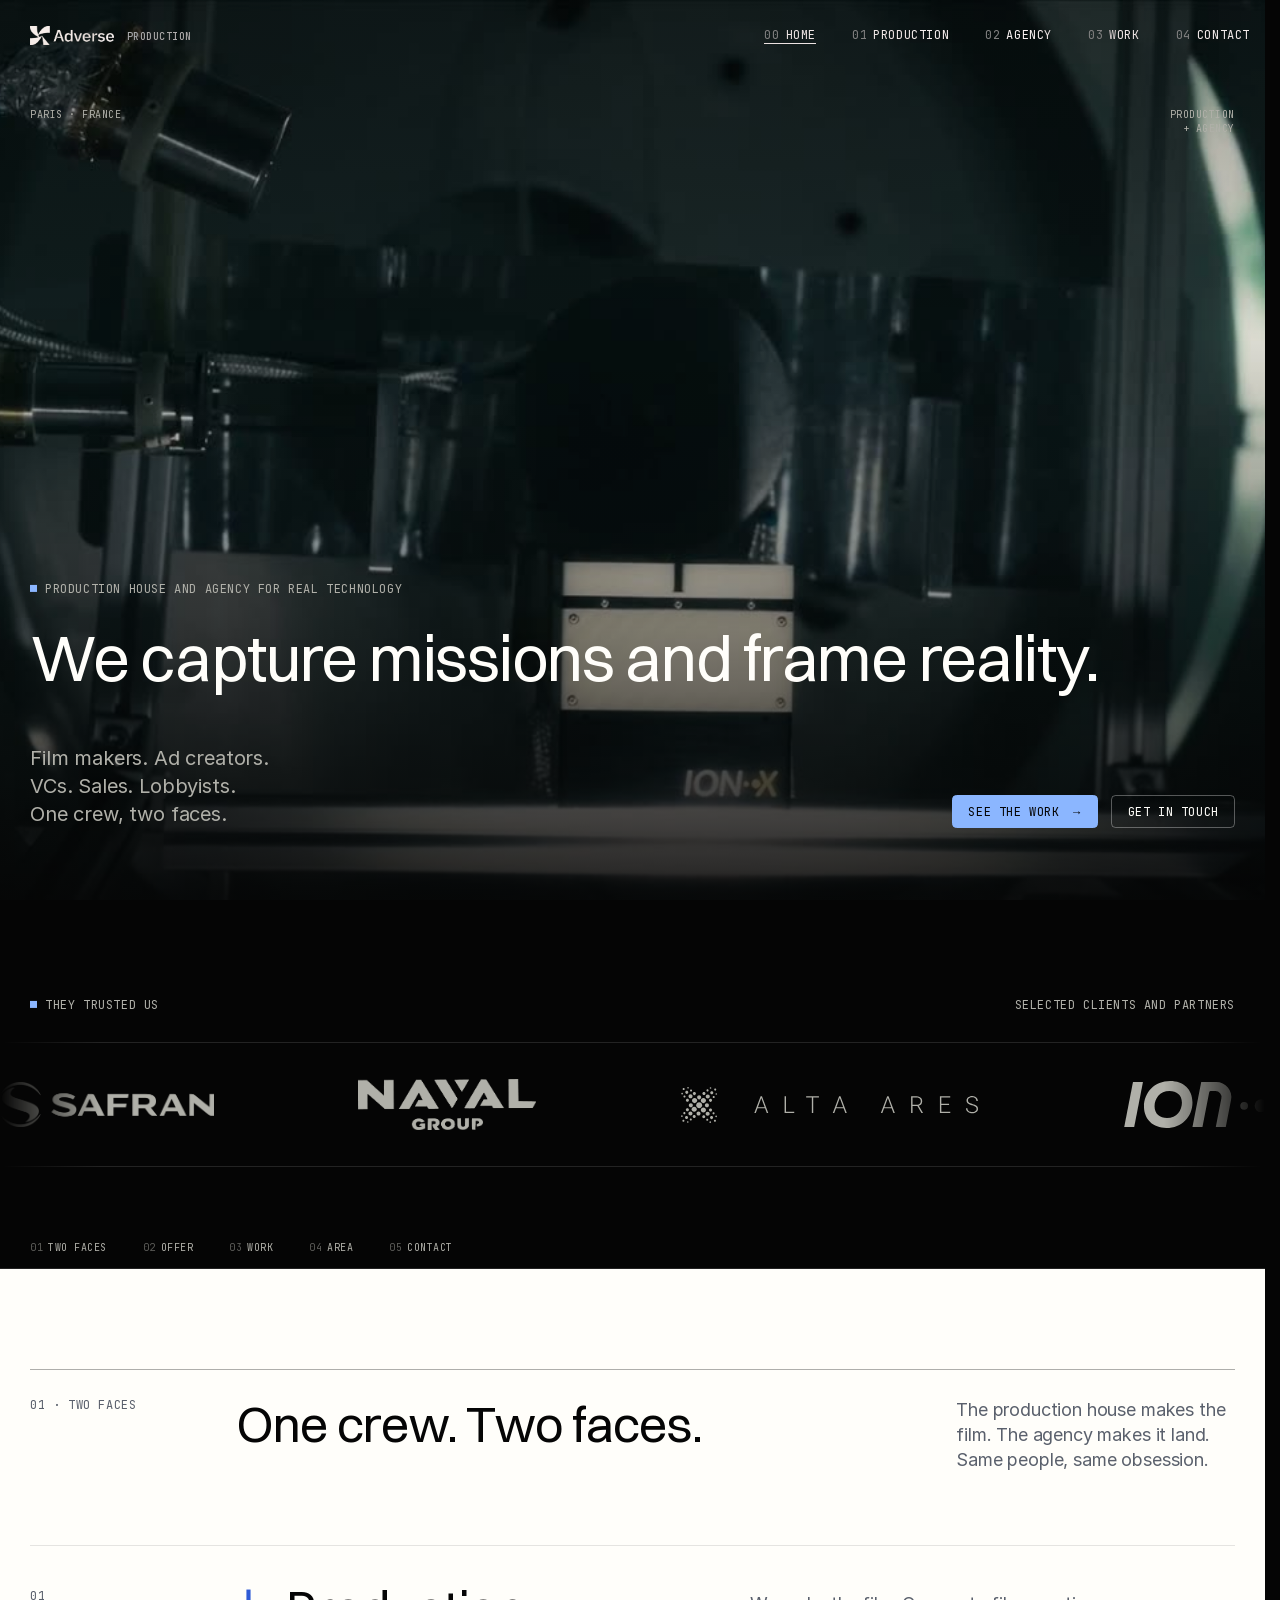
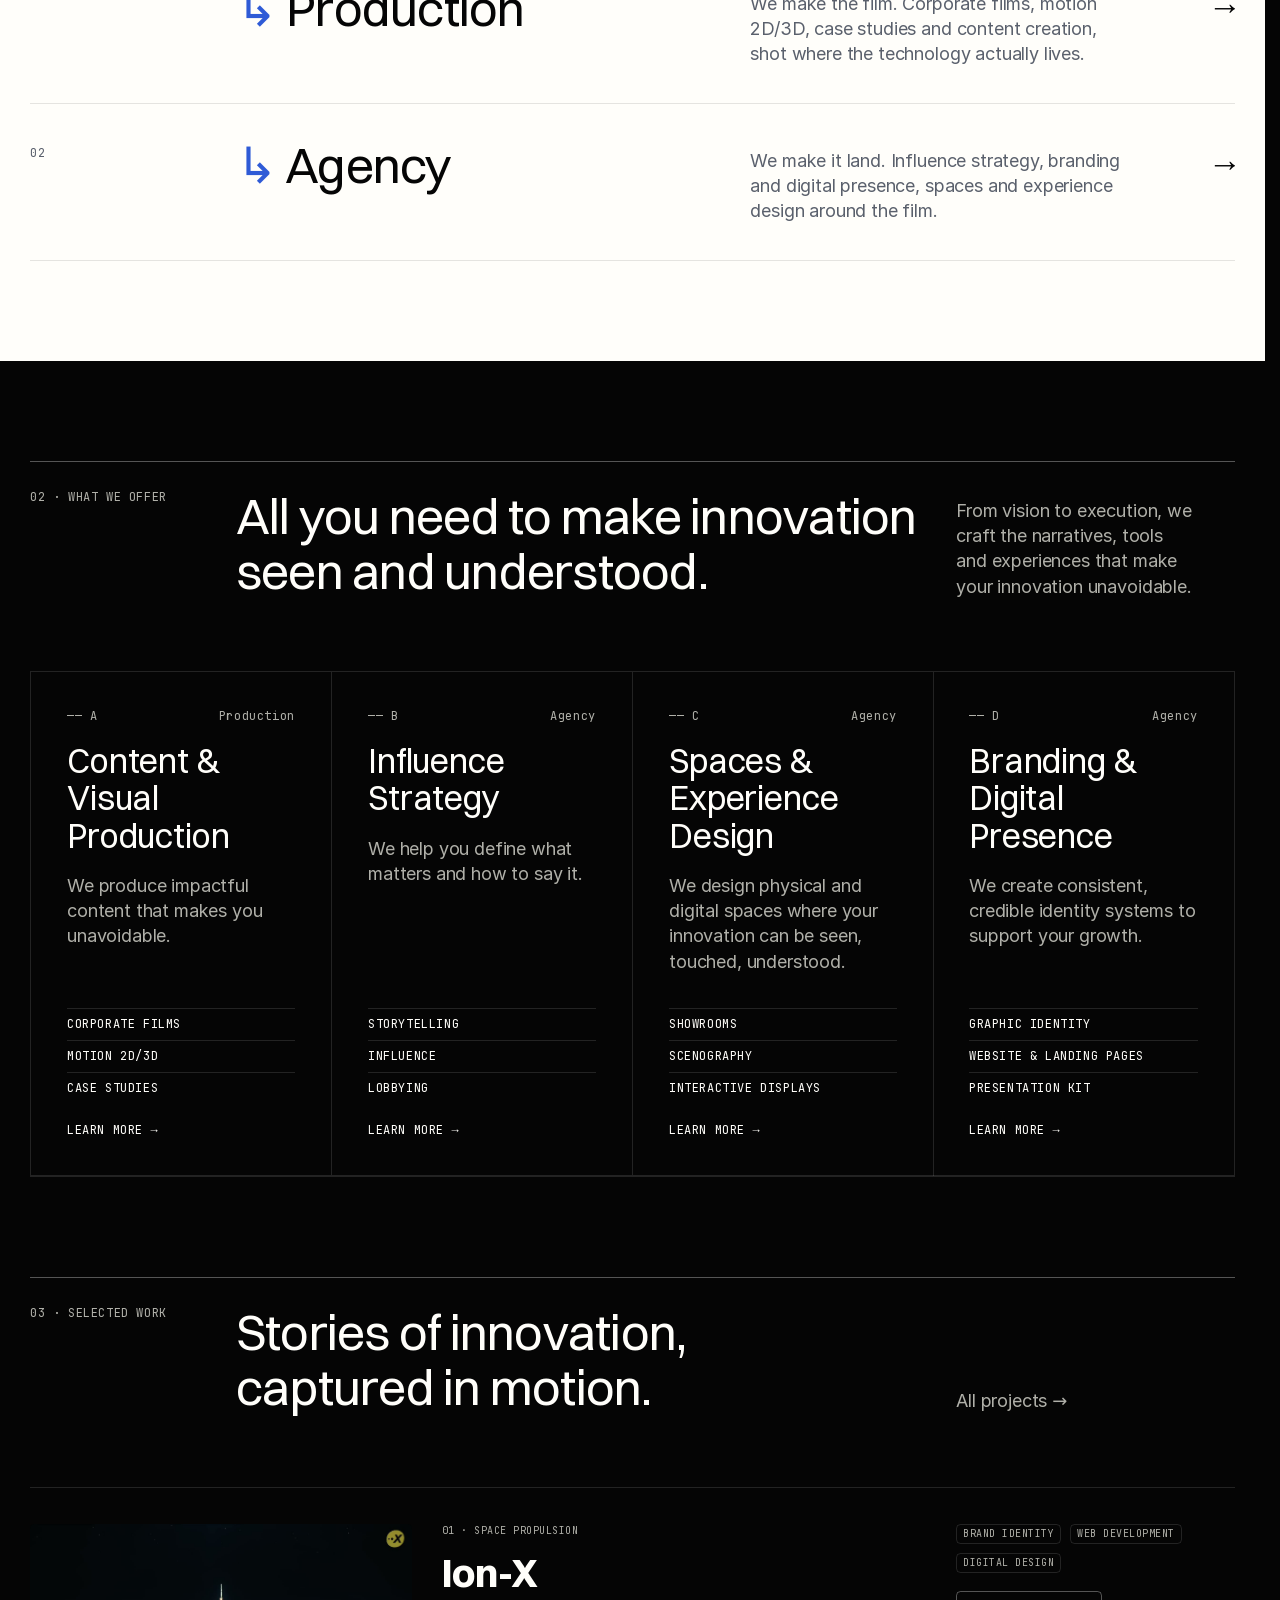
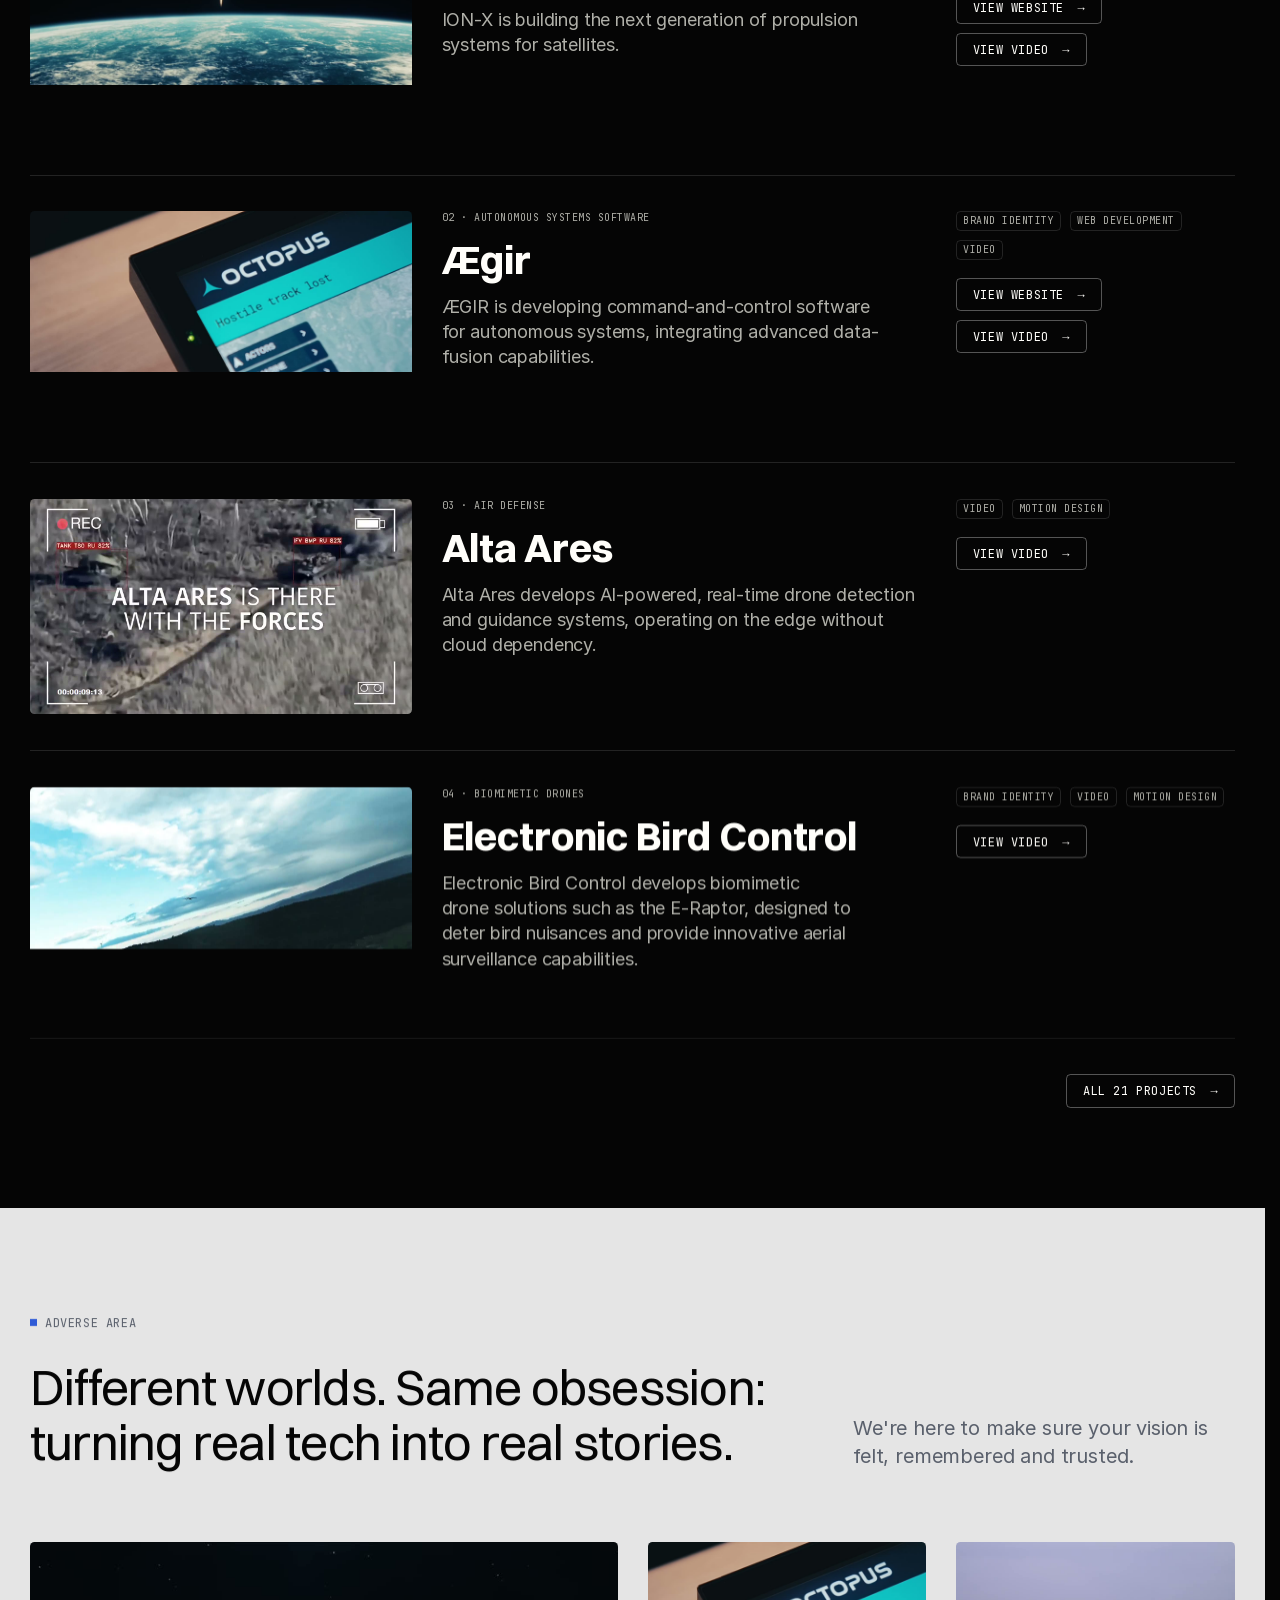
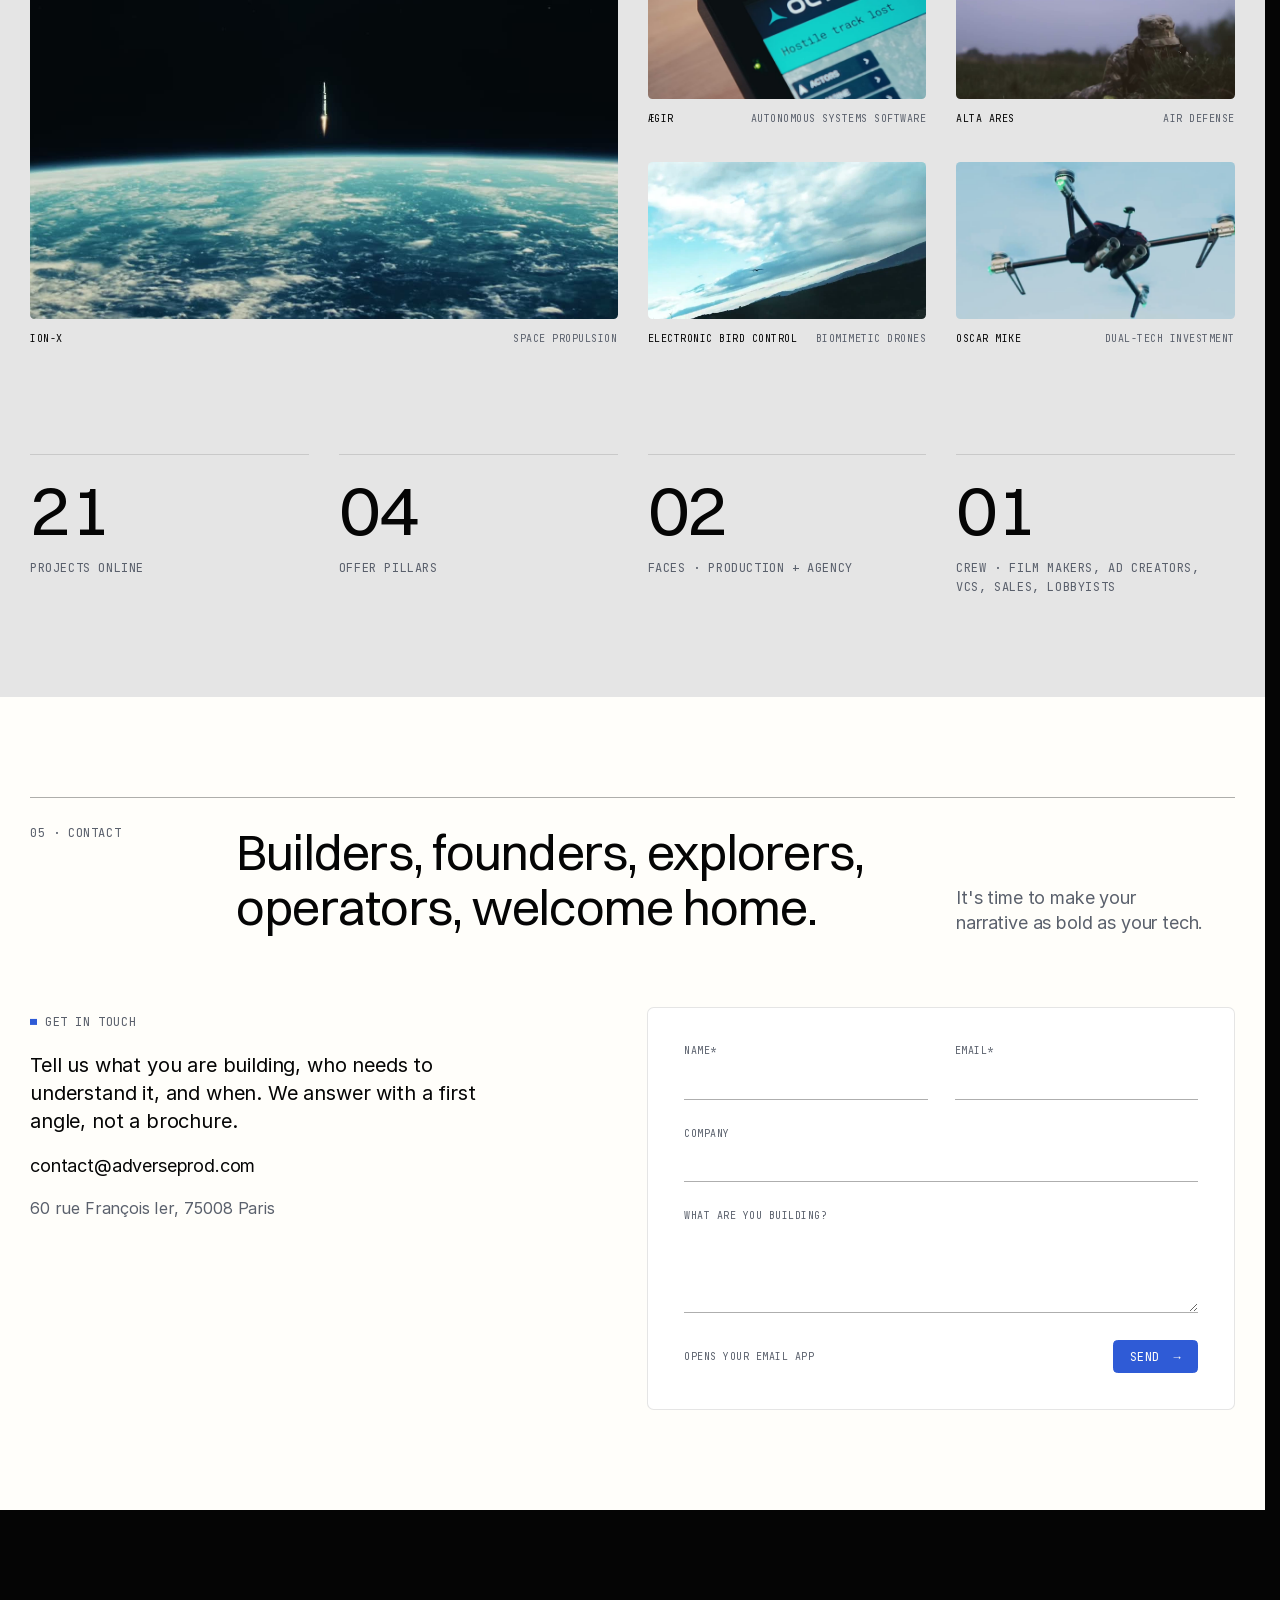
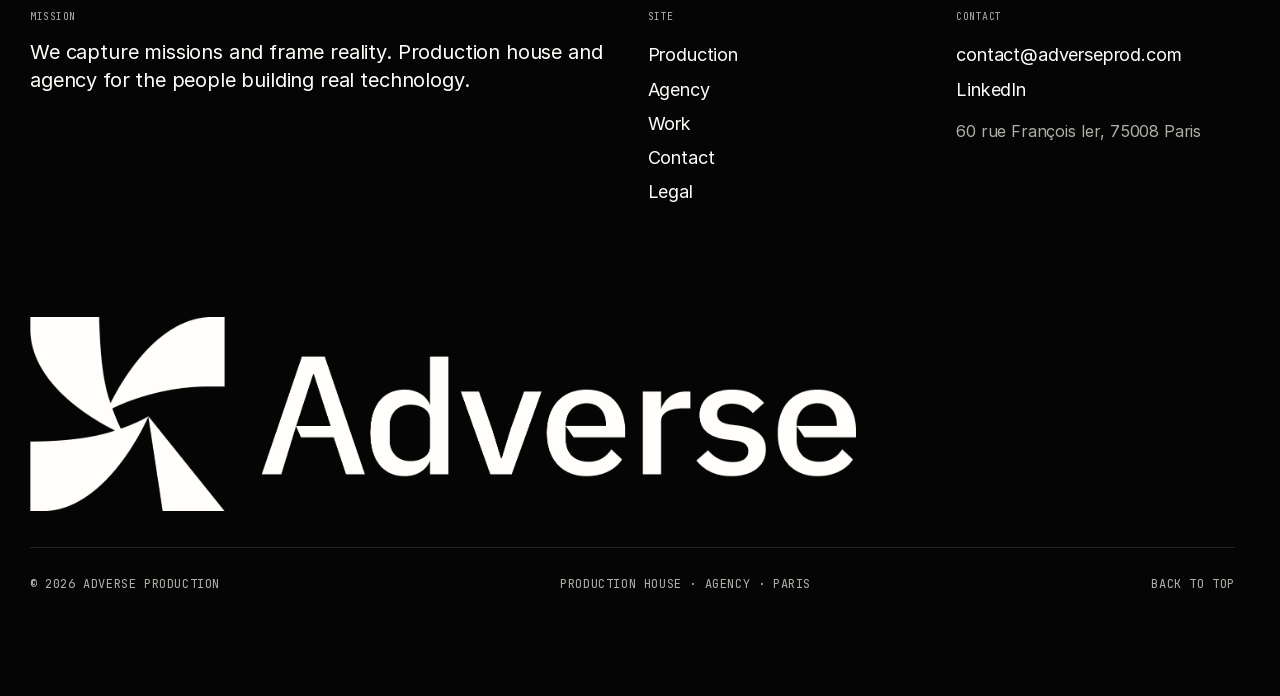
==== commit e00b6c63: "Bloc des films : un film principal et quatre a cote, en couleur, lecture au survol ; bandeau L'autre" ====
--- a/index.html
+++ b/index.html
@@ -10,15 +10,15 @@
 <meta property="og:image" content="https://raouf-hamouda.github.io/adverse-production/media/logo/og.png"><meta property="og:image:width" content="1200"><meta property="og:image:height" content="630"><meta property="og:image:alt" content="Adverse Production">
 <meta property="og:image" content="https://raouf-hamouda.github.io/adverse-production/media/logo/og-square.png"><meta property="og:image:width" content="1200"><meta property="og:image:height" content="1200">
 <meta name="twitter:card" content="summary_large_image"><meta name="twitter:image" content="https://raouf-hamouda.github.io/adverse-production/media/logo/og.png">
-<link rel="icon" href="media/logo/favicon.svg?v=202610042000" type="image/svg+xml">
-<link rel="icon" href="media/logo/favicon-32.png?v=202610042000" sizes="32x32" type="image/png">
-<link rel="icon" href="media/logo/favicon-192.png?v=202610042000" sizes="192x192" type="image/png">
+<link rel="icon" href="media/logo/favicon.svg?v=202610042017" type="image/svg+xml">
+<link rel="icon" href="media/logo/favicon-32.png?v=202610042017" sizes="32x32" type="image/png">
+<link rel="icon" href="media/logo/favicon-192.png?v=202610042017" sizes="192x192" type="image/png">
 <link rel="apple-touch-icon" href="media/logo/apple-touch-icon.png">
 <meta name="theme-color" content="#050505">
-<link rel="stylesheet" href="css/fonts.css?v=202610042000">
-<link rel="stylesheet" href="css/tokens.css?v=202610042000">
-<link rel="stylesheet" href="css/base.css?v=202610042000">
-<link rel="stylesheet" href="css/site.css?v=202610042000">
+<link rel="stylesheet" href="css/fonts.css?v=202610042017">
+<link rel="stylesheet" href="css/tokens.css?v=202610042017">
+<link rel="stylesheet" href="css/base.css?v=202610042017">
+<link rel="stylesheet" href="css/site.css?v=202610042017">
 </head>
 <body data-theme="dark">
 <div class="grid-lines" aria-hidden="true"></div>
@@ -83,7 +83,7 @@
       <h2 class="h1 span-8" data-reveal="0.1">Different worlds. Same obsession: turning real tech into real stories.</h2>
       <p class="body-l span-4 muted" style="align-self:end" data-reveal="0.2">We&#x27;re here to make sure your vision is felt, remembered and trusted.</p>
     </div>
-    <div class="strip"><figure><a href="portfolio.html#ion-x"><img src="media/web/77HFNbdqkvjyBUAGMFIzvGxGxUA.jpg" alt="Ion-X" loading="lazy"></a><figcaption>Ion-X · Space propulsion</figcaption></figure><figure><a href="portfolio.html#aegir"><img src="media/web/DfV5AunM2CfP4O7u4KkjLI46Qvk.jpg" alt="Ægir" loading="lazy"></a><figcaption>Ægir · Autonomous systems software</figcaption></figure><figure><a href="portfolio.html#alta-ares"><img src="media/web/JdtwA32k85z1Avn3bOagHdtlM8U.jpg" alt="Alta Ares" loading="lazy"></a><figcaption>Alta Ares · Air defense</figcaption></figure><figure><a href="portfolio.html#ebc"><img src="media/web/q1g7qWRhrfDlzrMSrGk5NP3Iy0A.jpg" alt="Electronic Bird Control" loading="lazy"></a><figcaption>Electronic Bird Control · Biomimetic drones</figcaption></figure><figure><a href="portfolio.html#oscar-mike"><img src="media/web/297sMiCIamDrkrysOmgl7uXzYs.jpg" alt="Oscar Mike" loading="lazy"></a><figcaption>Oscar Mike · Dual-tech investment</figcaption></figure></div>
+    <div class="strip"><figure><a href="portfolio.html#ion-x" aria-label="Ion-X"><video data-hover muted playsinline loop preload="none" poster="media/web/77HFNbdqkvjyBUAGMFIzvGxGxUA.jpg" src="media/web/77HFNbdqkvjyBUAGMFIzvGxGxUA.mp4"></video></a><figcaption><b>Ion-X</b><span>Space propulsion</span></figcaption></figure><figure><a href="portfolio.html#aegir" aria-label="Ægir"><video data-hover muted playsinline loop preload="none" poster="media/web/DfV5AunM2CfP4O7u4KkjLI46Qvk.jpg" src="media/web/DfV5AunM2CfP4O7u4KkjLI46Qvk.mp4"></video></a><figcaption><b>Ægir</b><span>Autonomous systems software</span></figcaption></figure><figure><a href="portfolio.html#alta-ares" aria-label="Alta Ares"><video data-hover muted playsinline loop preload="none" poster="media/web/alta-ares_still.jpg" src="media/web/JdtwA32k85z1Avn3bOagHdtlM8U.mp4#t=14"></video></a><figcaption><b>Alta Ares</b><span>Air defense</span></figcaption></figure><figure><a href="portfolio.html#ebc" aria-label="Electronic Bird Control"><video data-hover muted playsinline loop preload="none" poster="media/web/q1g7qWRhrfDlzrMSrGk5NP3Iy0A.jpg" src="media/web/q1g7qWRhrfDlzrMSrGk5NP3Iy0A.mp4"></video></a><figcaption><b>Electronic Bird Control</b><span>Biomimetic drones</span></figcaption></figure><figure><a href="portfolio.html#oscar-mike" aria-label="Oscar Mike"><video data-hover muted playsinline loop preload="none" poster="media/web/oscar-mike_still.jpg" src="media/web/297sMiCIamDrkrysOmgl7uXzYs.mp4#t=22.5"></video></a><figcaption><b>Oscar Mike</b><span>Dual-tech investment</span></figcaption></figure></div>
     <div class="stats" style="margin-top:var(--s-9)">
       <div><div class="stat"><span data-roll="21" data-pad="2">00</span></div><p class="caption" style="margin-top:var(--s-3)">Projects online</p></div>
       <div><div class="stat"><span data-roll="4" data-pad="2">00</span></div><p class="caption" style="margin-top:var(--s-3)">Offer pillars</p></div>
@@ -130,6 +130,6 @@
 <script src="js/lib/lenis.min.js"></script>
 <script src="js/lib/gsap.min.js"></script>
 <script src="js/lib/ScrollTrigger.min.js"></script>
-<script src="js/app.js?v=202610042000"></script>
-<script src="js/site.js?v=202610042000"></script>
+<script src="js/app.js?v=202610042017"></script>
+<script src="js/site.js?v=202610042017"></script>
 </body></html>
--- a/css/site.css
+++ b/css/site.css
@@ -345,3 +345,21 @@
 /* ---------- design scan (4 Oct): one corner system, no orphan words */
 h1, h2, h3, .eyebrow, .sec-head .aside, .fcard .name { text-wrap: balance; }
 p { text-wrap: pretty; }
+/* ---------- Adverse area: the films as one composed block (a lead and four), in colour, playing on hover */
+.strip { display: grid; grid-template-columns: repeat(4, minmax(0, 1fr)); gap: var(--s-6) var(--gutter); overflow: visible; scroll-snap-type: none; cursor: auto; padding-bottom: 0; }
+.strip > figure { flex: none; display: flex; flex-direction: column; }
+.strip > figure:first-child { grid-column: span 2; grid-row: span 2; }
+.strip a { display: block; overflow: hidden; border-radius: var(--r-sm); background: #000; aspect-ratio: 16 / 9; }
+.strip > figure:first-child a { flex: 1; aspect-ratio: auto; }
+.strip video { width: 100%; height: 100%; object-fit: cover; transition: transform var(--d-slow) var(--ease-out); }
+.strip a:hover video { transform: scale(1.04); }
+.strip figcaption { display: flex; justify-content: space-between; flex-wrap: wrap; gap: 0 var(--s-3); margin-top: var(--s-3); } .strip figcaption b { font-weight: 400; color: var(--fg); }
+@media (max-width: 1079.98px) { .strip { grid-template-columns: repeat(2, minmax(0, 1fr)); } .strip > figure:first-child { grid-column: 1 / -1; grid-row: auto; } .strip > figure:first-child a { flex: none; aspect-ratio: 16 / 9; } }
+/* ---------- the other face: the whole band is the link, built like the two-faces rows (label, big name, arrow) */
+.band { display: block; } .band .container { display: grid; grid-template-columns: repeat(var(--cols), minmax(0, 1fr)); column-gap: var(--gutter); align-items: baseline; }
+.band .k { grid-column: span 2; font-family: var(--font-mono); font-size: var(--caption); letter-spacing: var(--track-caps); text-transform: uppercase; }
+.band .t { grid-column: span 9; font-family: var(--font-display); font-size: var(--display-2); line-height: 1; letter-spacing: var(--track-display); }
+.band .go { grid-column: span 1; justify-self: end; font-family: var(--font-mono); font-size: var(--h1); line-height: 1; transition: transform var(--d-base) var(--ease-out); }
+.band:hover .go { transform: translateX(.3em); }
+@media (max-width: 1079.98px) { .band .t { grid-column: span 7; } }
+@media (max-width: 629.98px) { .band .k { grid-column: 1 / -1; margin-bottom: var(--s-3); } .band .t { grid-column: span 5; } }
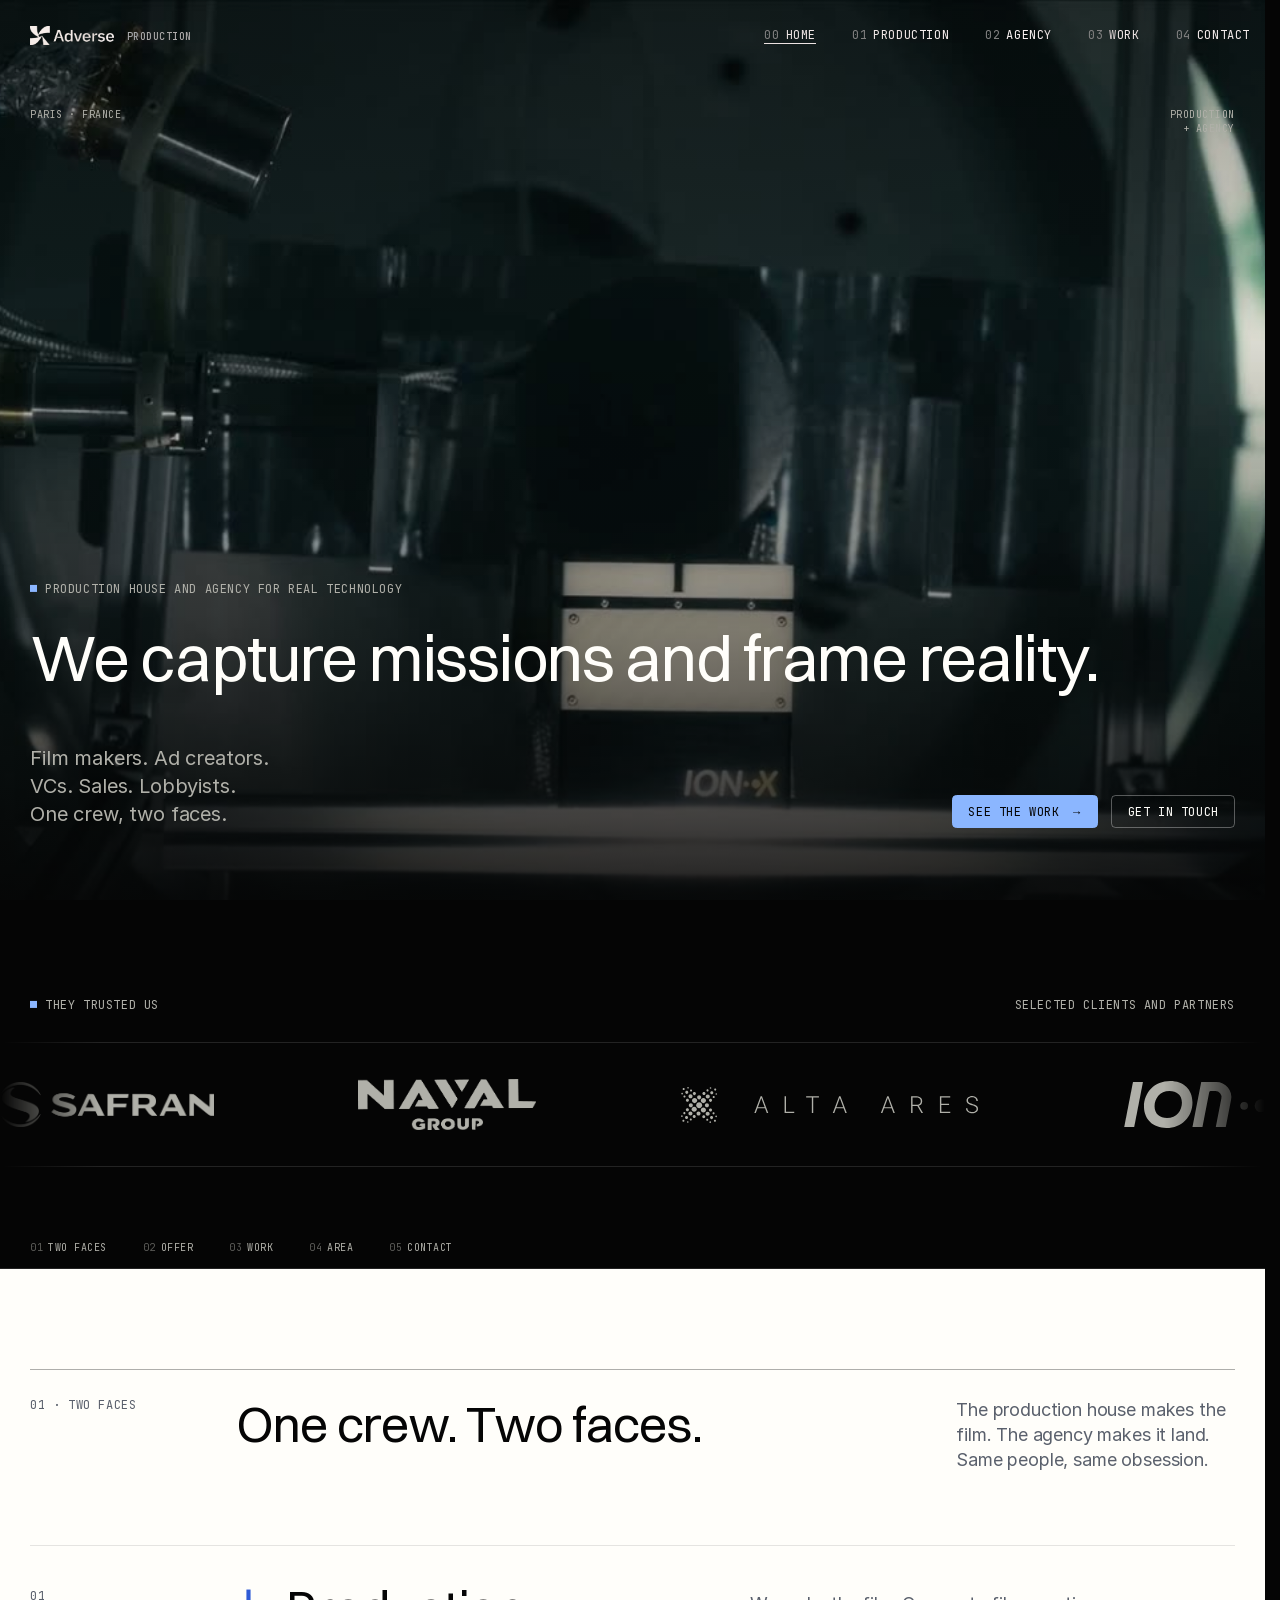
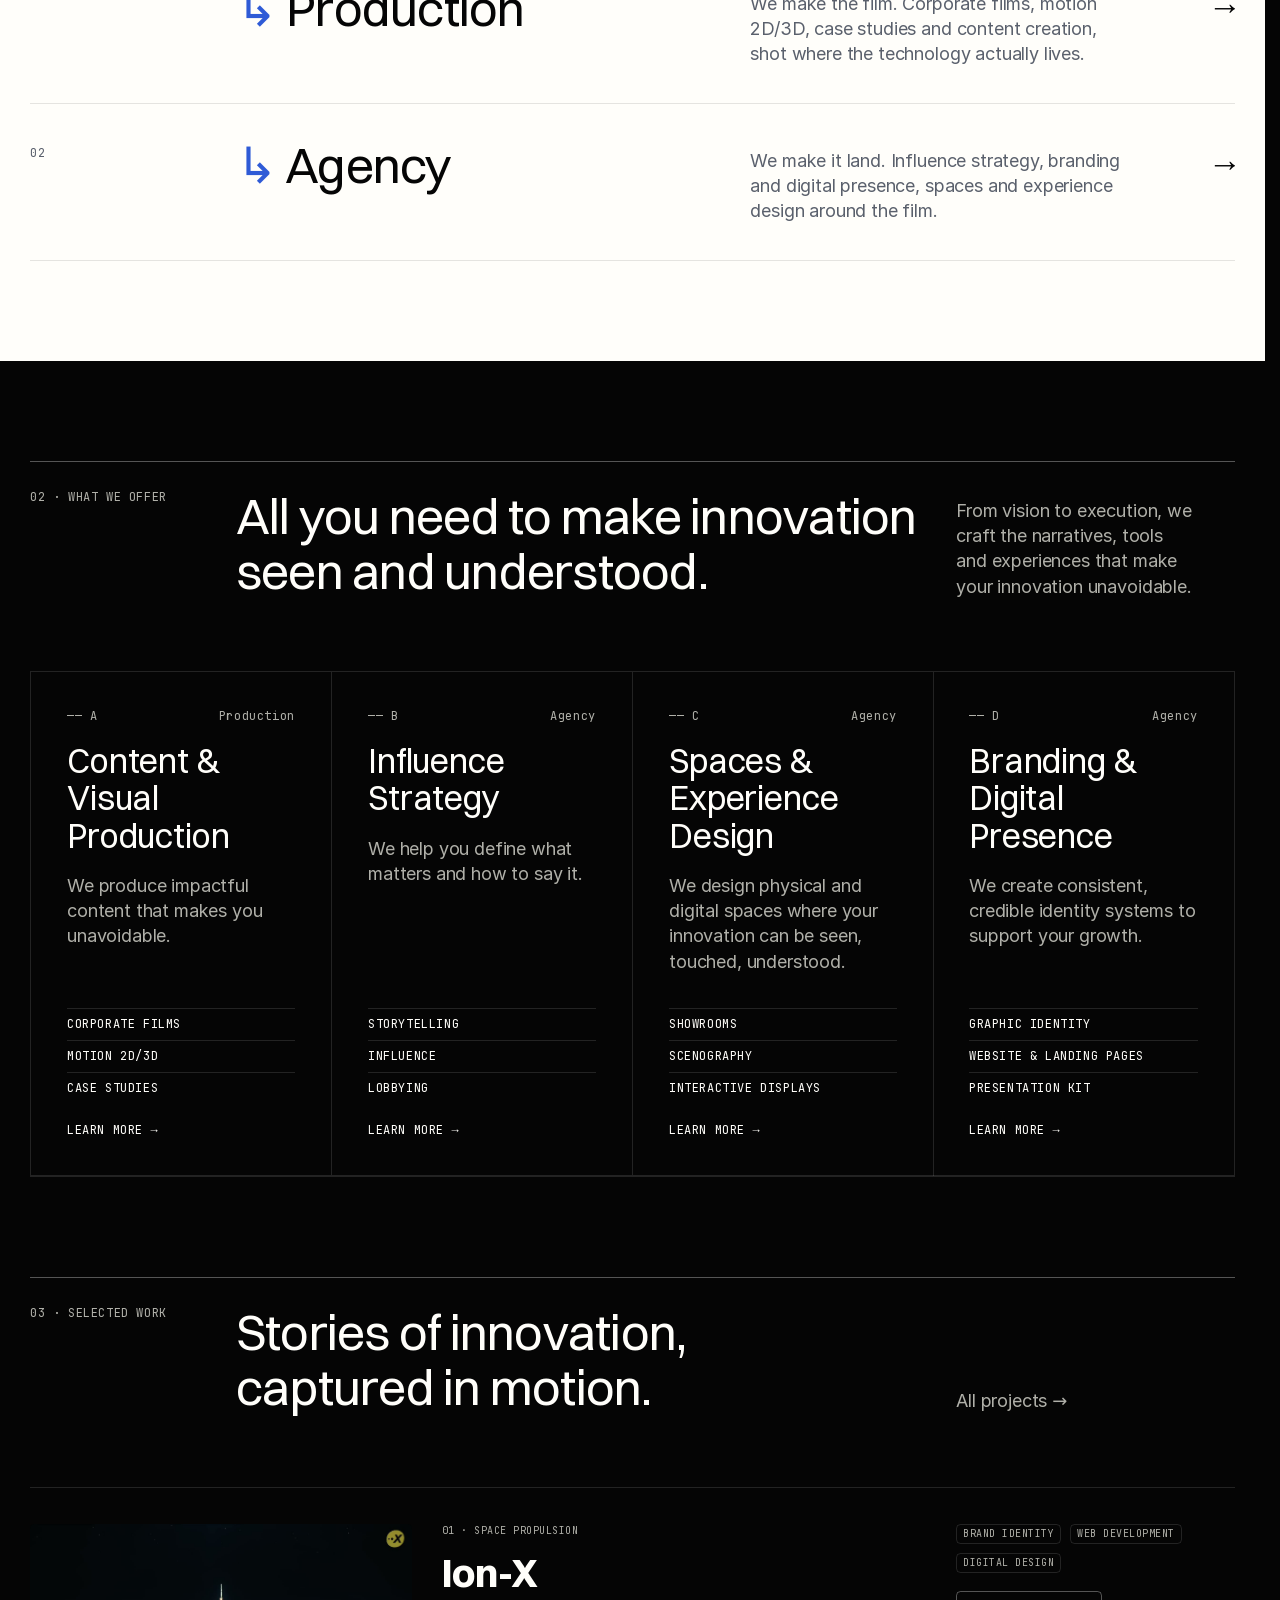
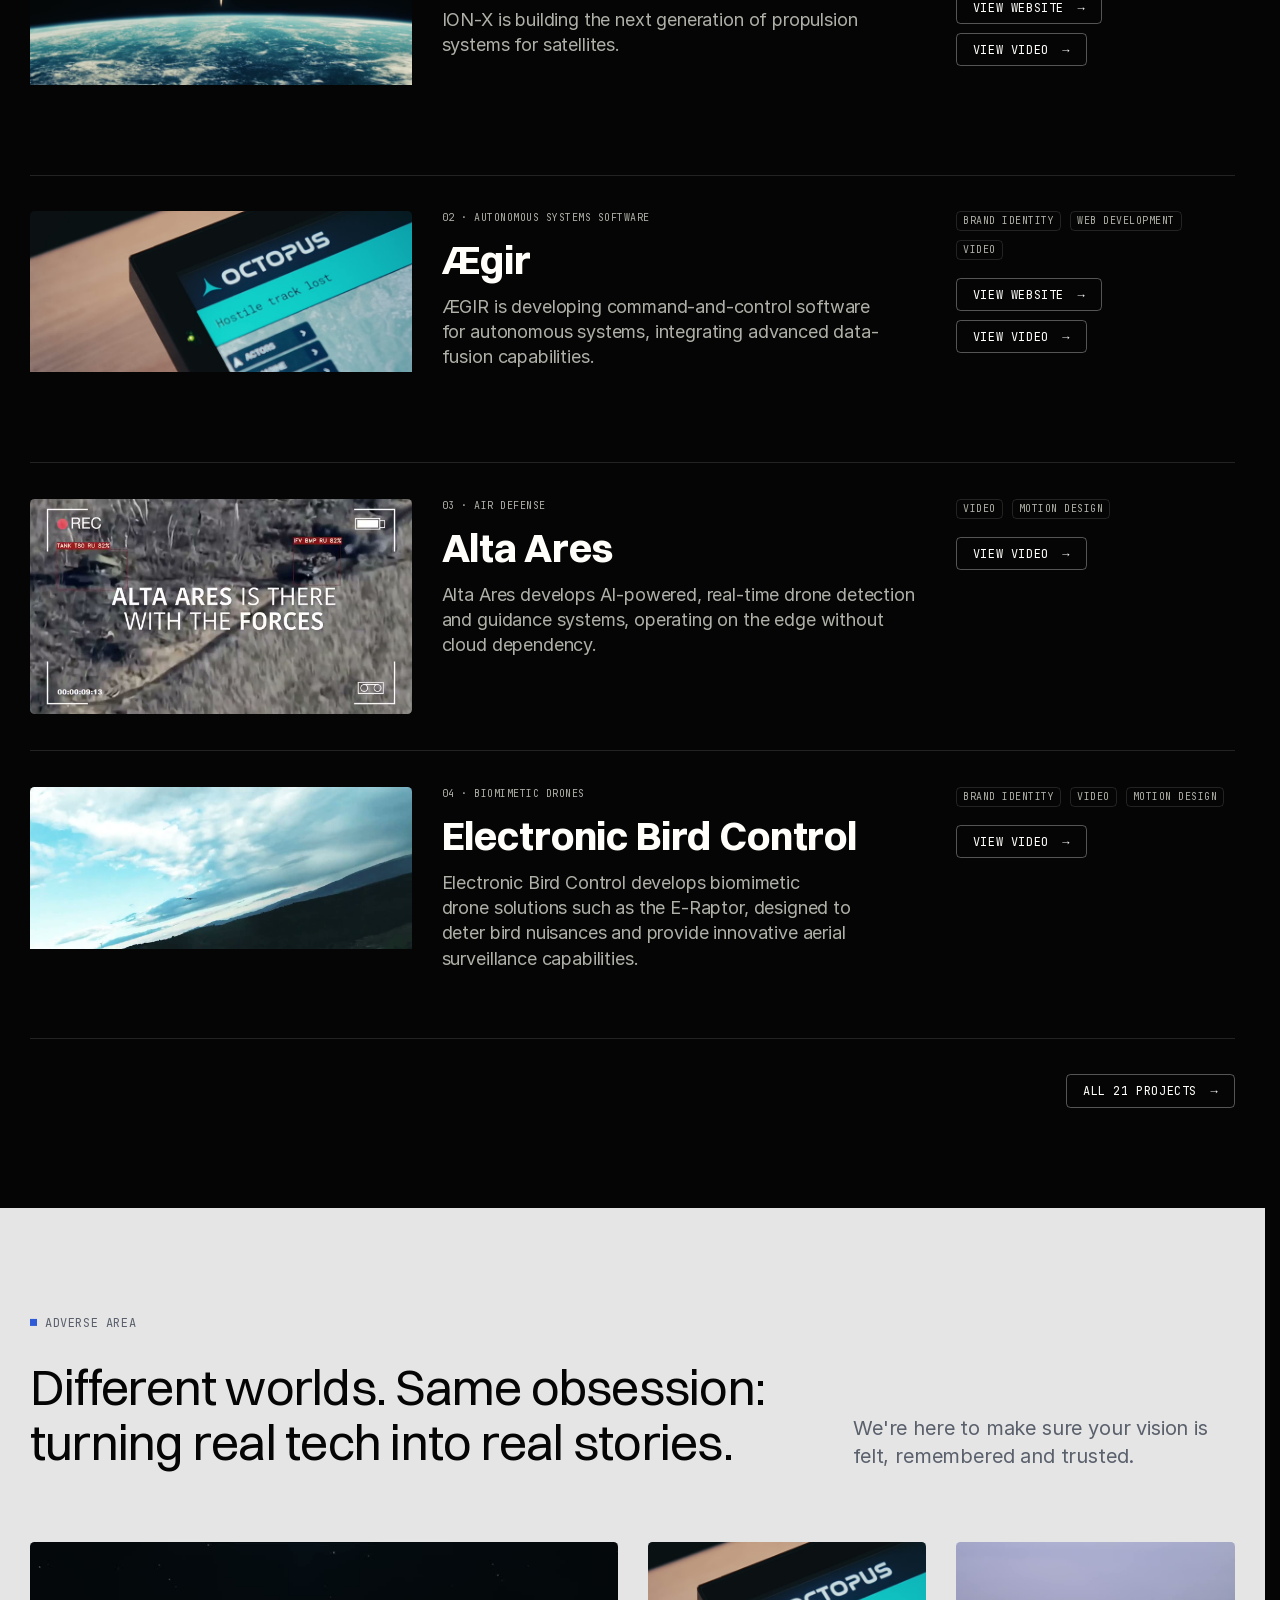
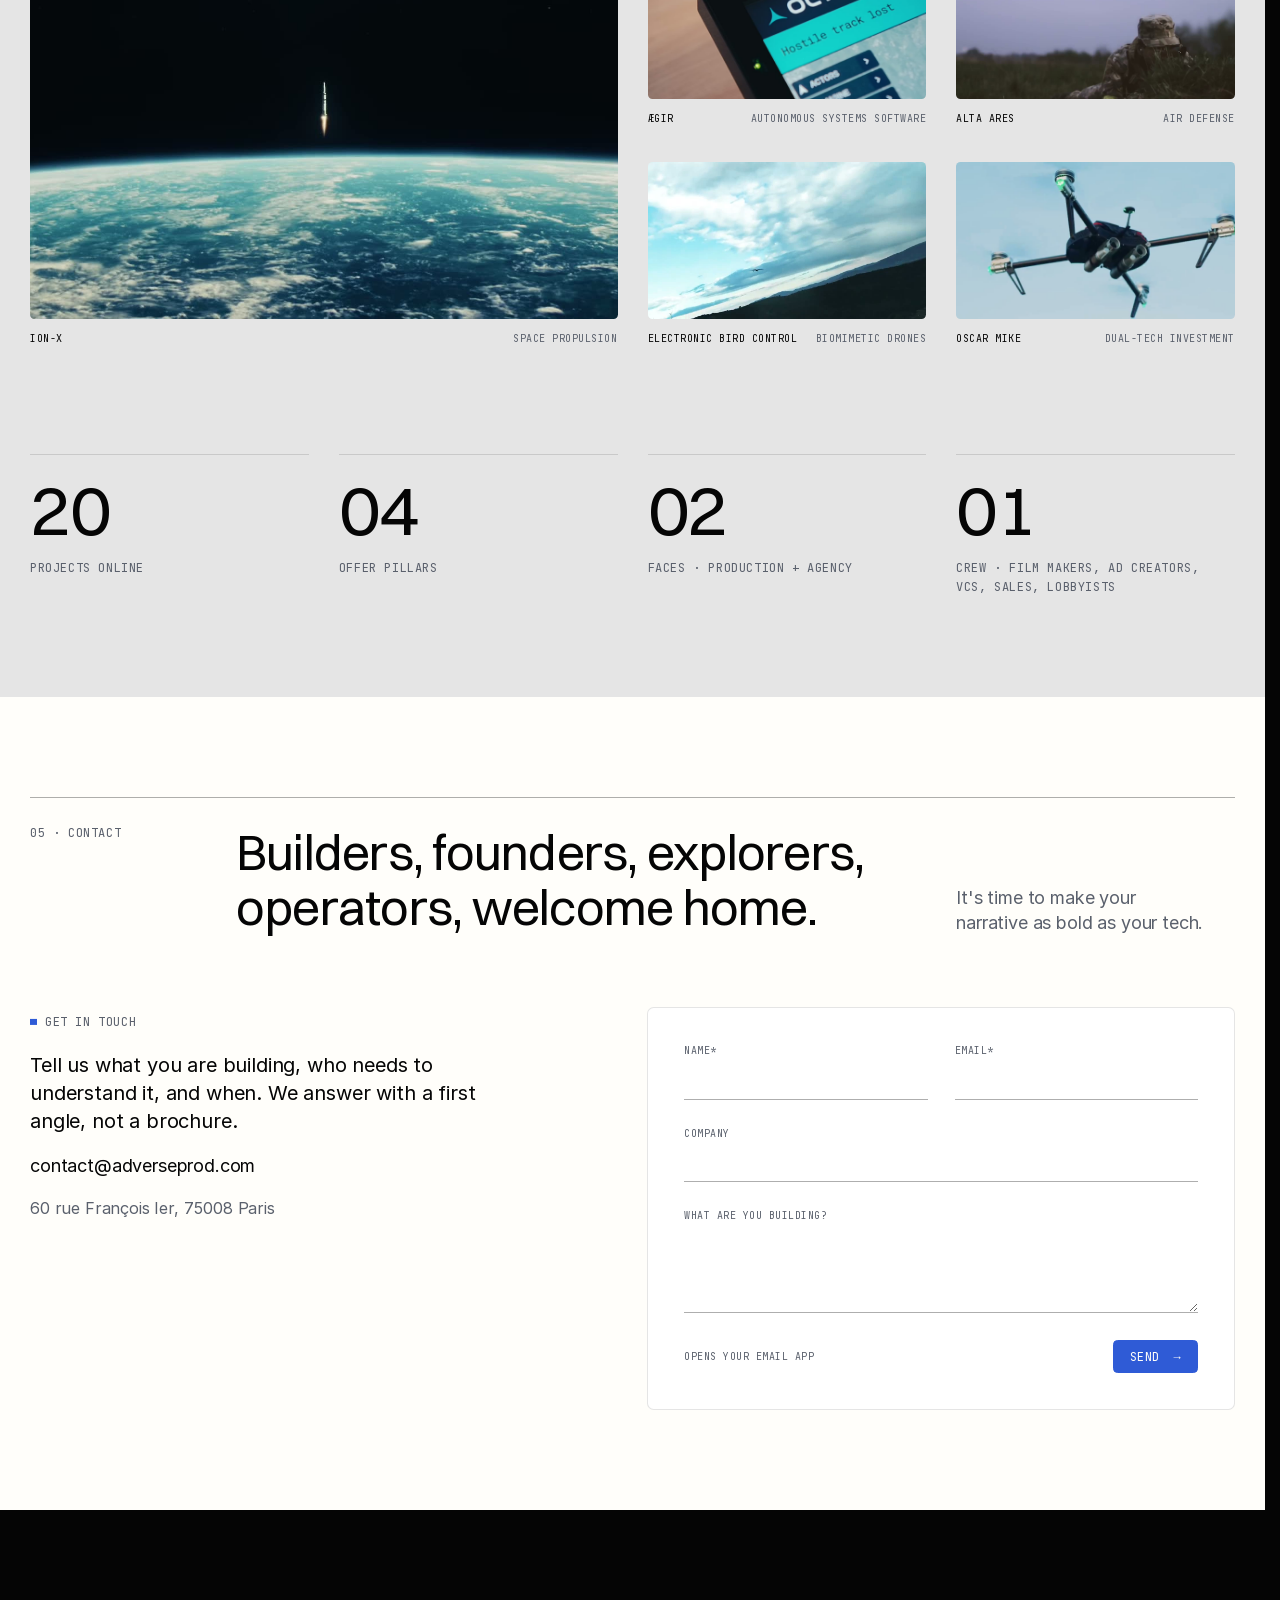
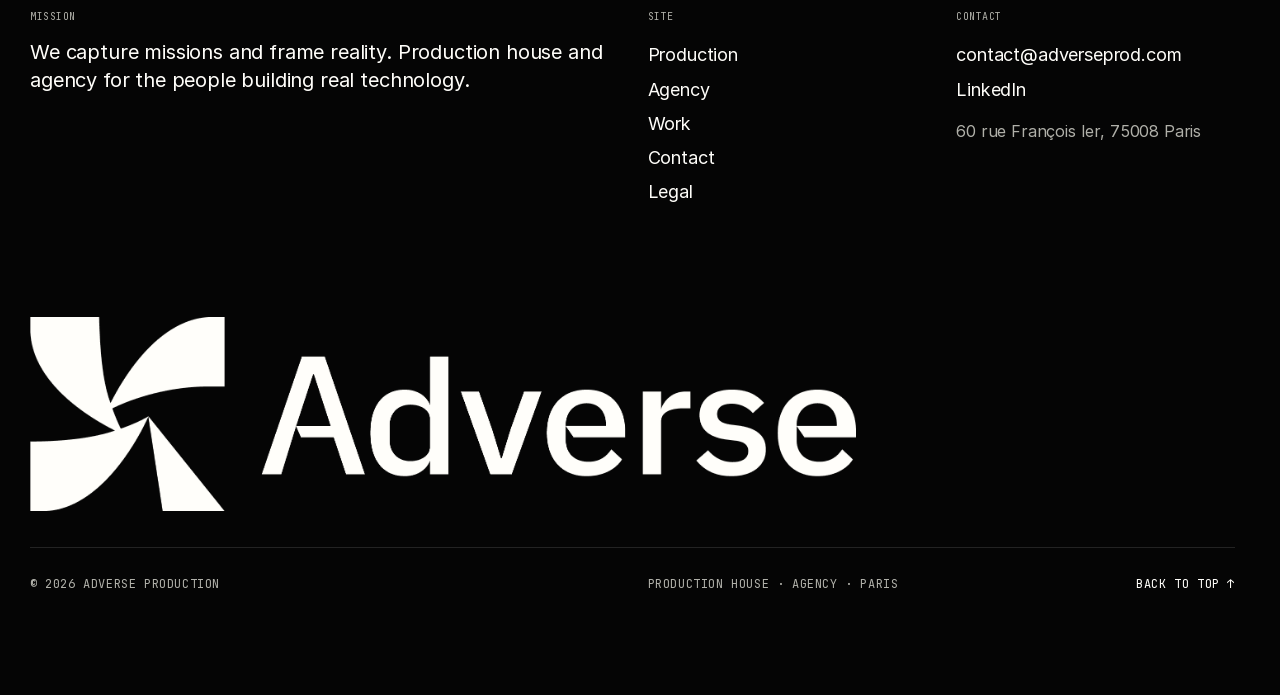
==== commit a7d6dffd: "Pied de page : ligne du bas sur la grille, deux lignes propres sur telephone, Back to top avec flech" ====
--- a/index.html
+++ b/index.html
@@ -10,15 +10,15 @@
 <meta property="og:image" content="https://raouf-hamouda.github.io/adverse-production/media/logo/og.png"><meta property="og:image:width" content="1200"><meta property="og:image:height" content="630"><meta property="og:image:alt" content="Adverse Production">
 <meta property="og:image" content="https://raouf-hamouda.github.io/adverse-production/media/logo/og-square.png"><meta property="og:image:width" content="1200"><meta property="og:image:height" content="1200">
 <meta name="twitter:card" content="summary_large_image"><meta name="twitter:image" content="https://raouf-hamouda.github.io/adverse-production/media/logo/og.png">
-<link rel="icon" href="media/logo/favicon.svg?v=202610042017" type="image/svg+xml">
-<link rel="icon" href="media/logo/favicon-32.png?v=202610042017" sizes="32x32" type="image/png">
-<link rel="icon" href="media/logo/favicon-192.png?v=202610042017" sizes="192x192" type="image/png">
+<link rel="icon" href="media/logo/favicon.svg?v=202610042214" type="image/svg+xml">
+<link rel="icon" href="media/logo/favicon-32.png?v=202610042214" sizes="32x32" type="image/png">
+<link rel="icon" href="media/logo/favicon-192.png?v=202610042214" sizes="192x192" type="image/png">
 <link rel="apple-touch-icon" href="media/logo/apple-touch-icon.png">
 <meta name="theme-color" content="#050505">
-<link rel="stylesheet" href="css/fonts.css?v=202610042017">
-<link rel="stylesheet" href="css/tokens.css?v=202610042017">
-<link rel="stylesheet" href="css/base.css?v=202610042017">
-<link rel="stylesheet" href="css/site.css?v=202610042017">
+<link rel="stylesheet" href="css/fonts.css?v=202610042214">
+<link rel="stylesheet" href="css/tokens.css?v=202610042214">
+<link rel="stylesheet" href="css/base.css?v=202610042214">
+<link rel="stylesheet" href="css/site.css?v=202610042214">
 </head>
 <body data-theme="dark">
 <div class="grid-lines" aria-hidden="true"></div>
@@ -124,12 +124,12 @@
       <div class="col"><p class="title">Contact</p><a class="link" href="mailto:contact@adverseprod.com">contact@adverseprod.com</a><a class="link" href="https://www.linkedin.com/company/adverse-production" target="_blank" rel="noopener">LinkedIn</a><p class="body-s muted" style="margin-top:var(--s-3)">60 rue François Ier, 75008 Paris</p></div>
     </div>
     <div class="big" role="img" aria-label="ADVERSE"></div>
-    <div class="legal caption"><span>© 2026 ADVERSE PRODUCTION</span><span>Production house · Agency · Paris</span><a class="link" href="#top">Back to top</a></div>
+    <div class="legal caption"><span class="c">© 2026 Adverse Production</span><span class="t">Production house · Agency · Paris</span><a class="top" href="#top">Back to top <span aria-hidden="true">↑</span></a></div>
   </div>
 </footer>
 <script src="js/lib/lenis.min.js"></script>
 <script src="js/lib/gsap.min.js"></script>
 <script src="js/lib/ScrollTrigger.min.js"></script>
-<script src="js/app.js?v=202610042017"></script>
-<script src="js/site.js?v=202610042017"></script>
+<script src="js/app.js?v=202610042214"></script>
+<script src="js/site.js?v=202610042214"></script>
 </body></html>
--- a/css/site.css
+++ b/css/site.css
@@ -363,3 +363,9 @@
 .band:hover .go { transform: translateX(.3em); }
 @media (max-width: 1079.98px) { .band .t { grid-column: span 7; } }
 @media (max-width: 629.98px) { .band .k { grid-column: 1 / -1; margin-bottom: var(--s-3); } .band .t { grid-column: span 5; } }
+/* ---------- footer base line: on the 12-col grid on desktop, two clean rows on phone */
+.footer .legal { display: grid; grid-template-columns: repeat(var(--cols), minmax(0, 1fr)); column-gap: var(--gutter); row-gap: var(--s-3); align-items: baseline; }
+.footer .legal .c { grid-column: span 6; } .footer .legal .t { grid-column: span 4; } .footer .legal .top { grid-column: span 2; justify-self: end; color: var(--fg); transition: color var(--d-fast); }
+.footer .legal .top:hover { color: var(--accent); }
+@media (max-width: 1079.98px) { .footer .legal .c { grid-column: span 4; } .footer .legal .t { grid-column: span 4; } }
+@media (max-width: 629.98px) { .footer .legal .c { grid-column: span 4; grid-row: 1; } .footer .legal .top { grid-column: span 2; grid-row: 1; } .footer .legal .t { grid-column: 1 / -1; grid-row: 2; } .footer { padding-bottom: var(--s-7); } }
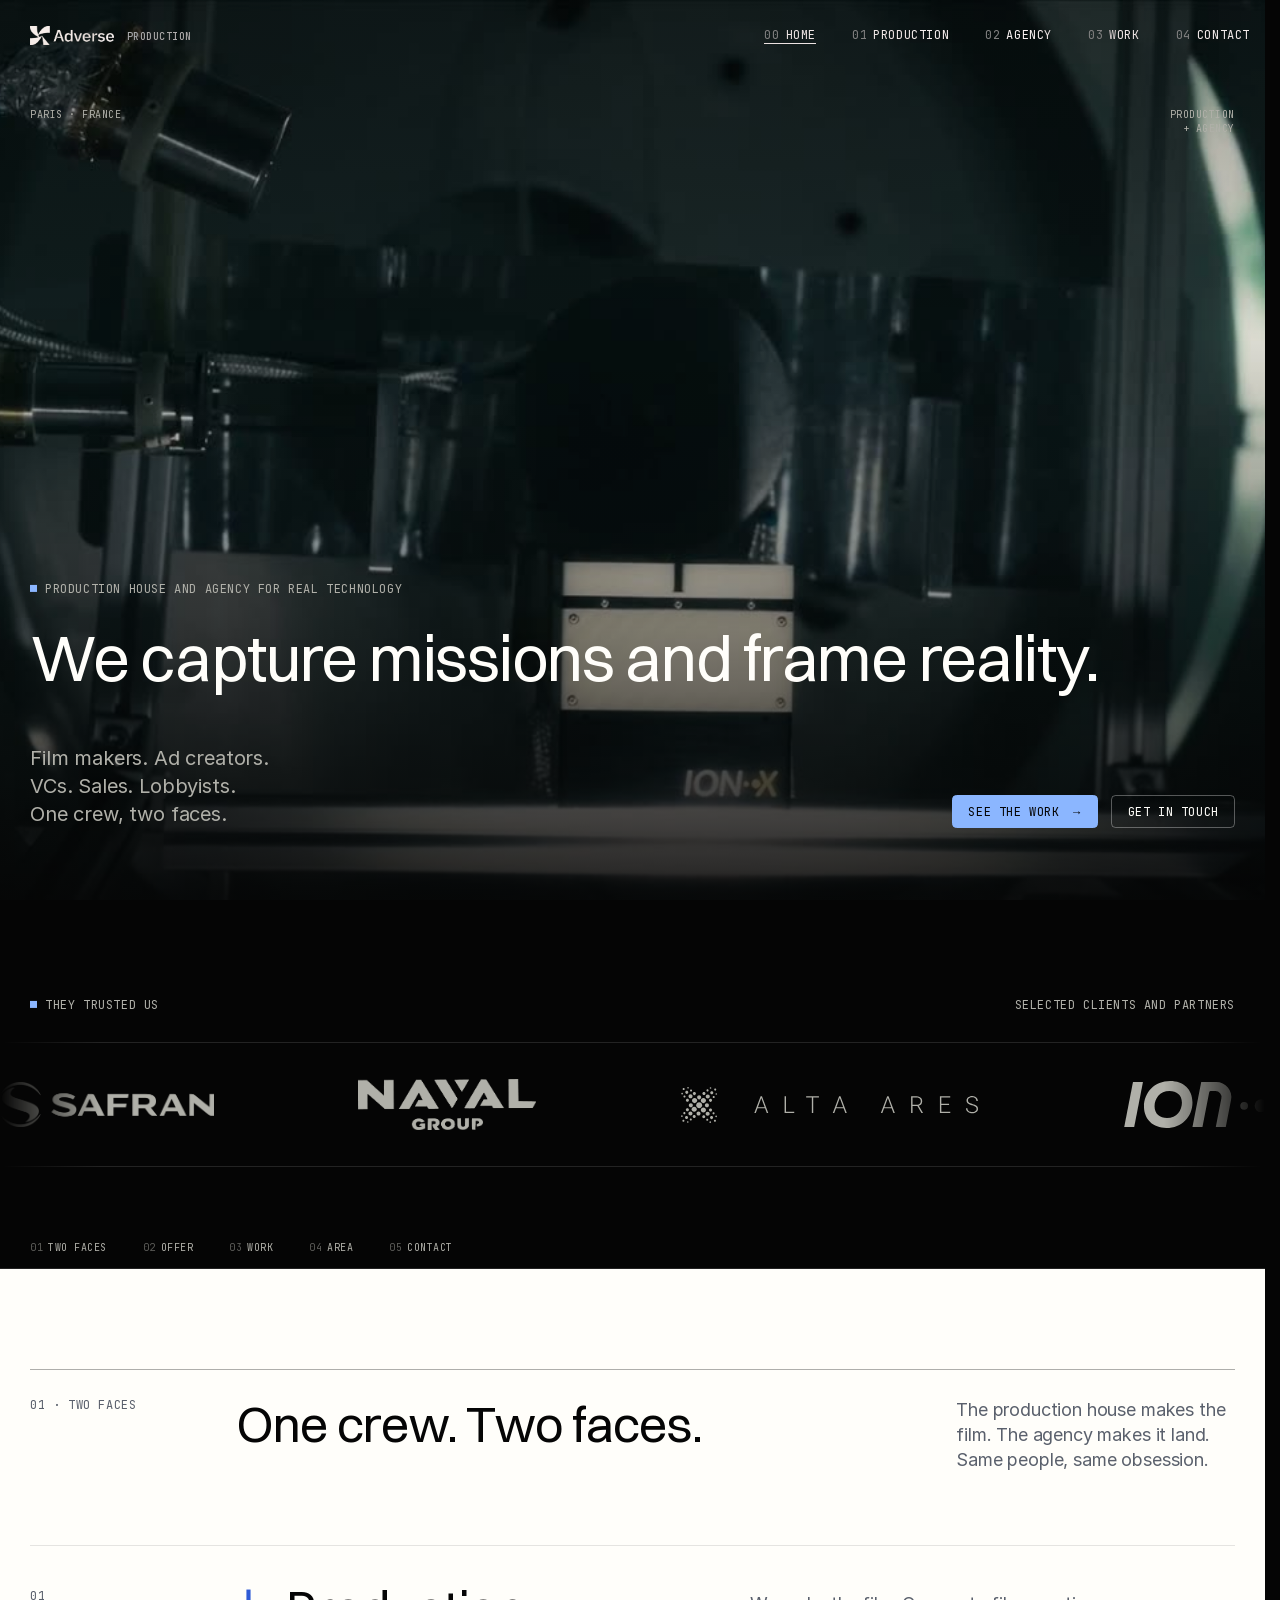
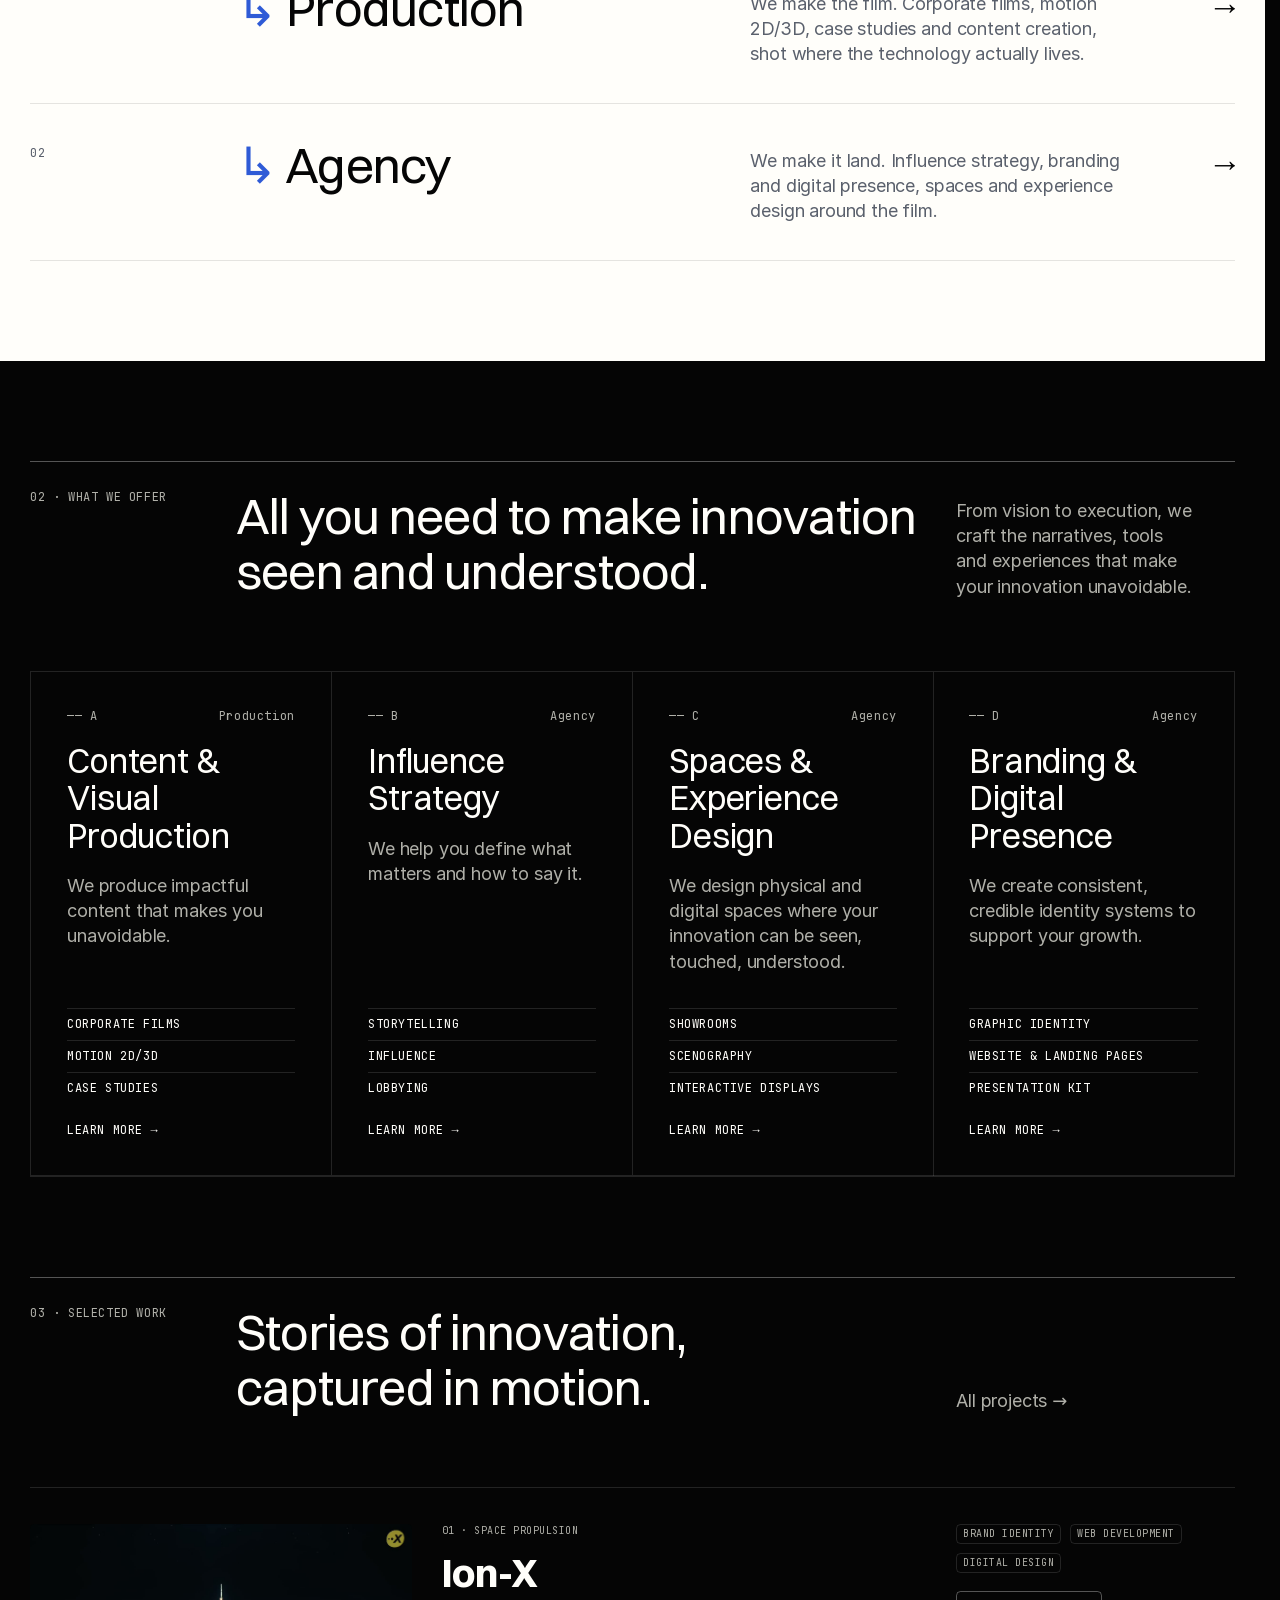
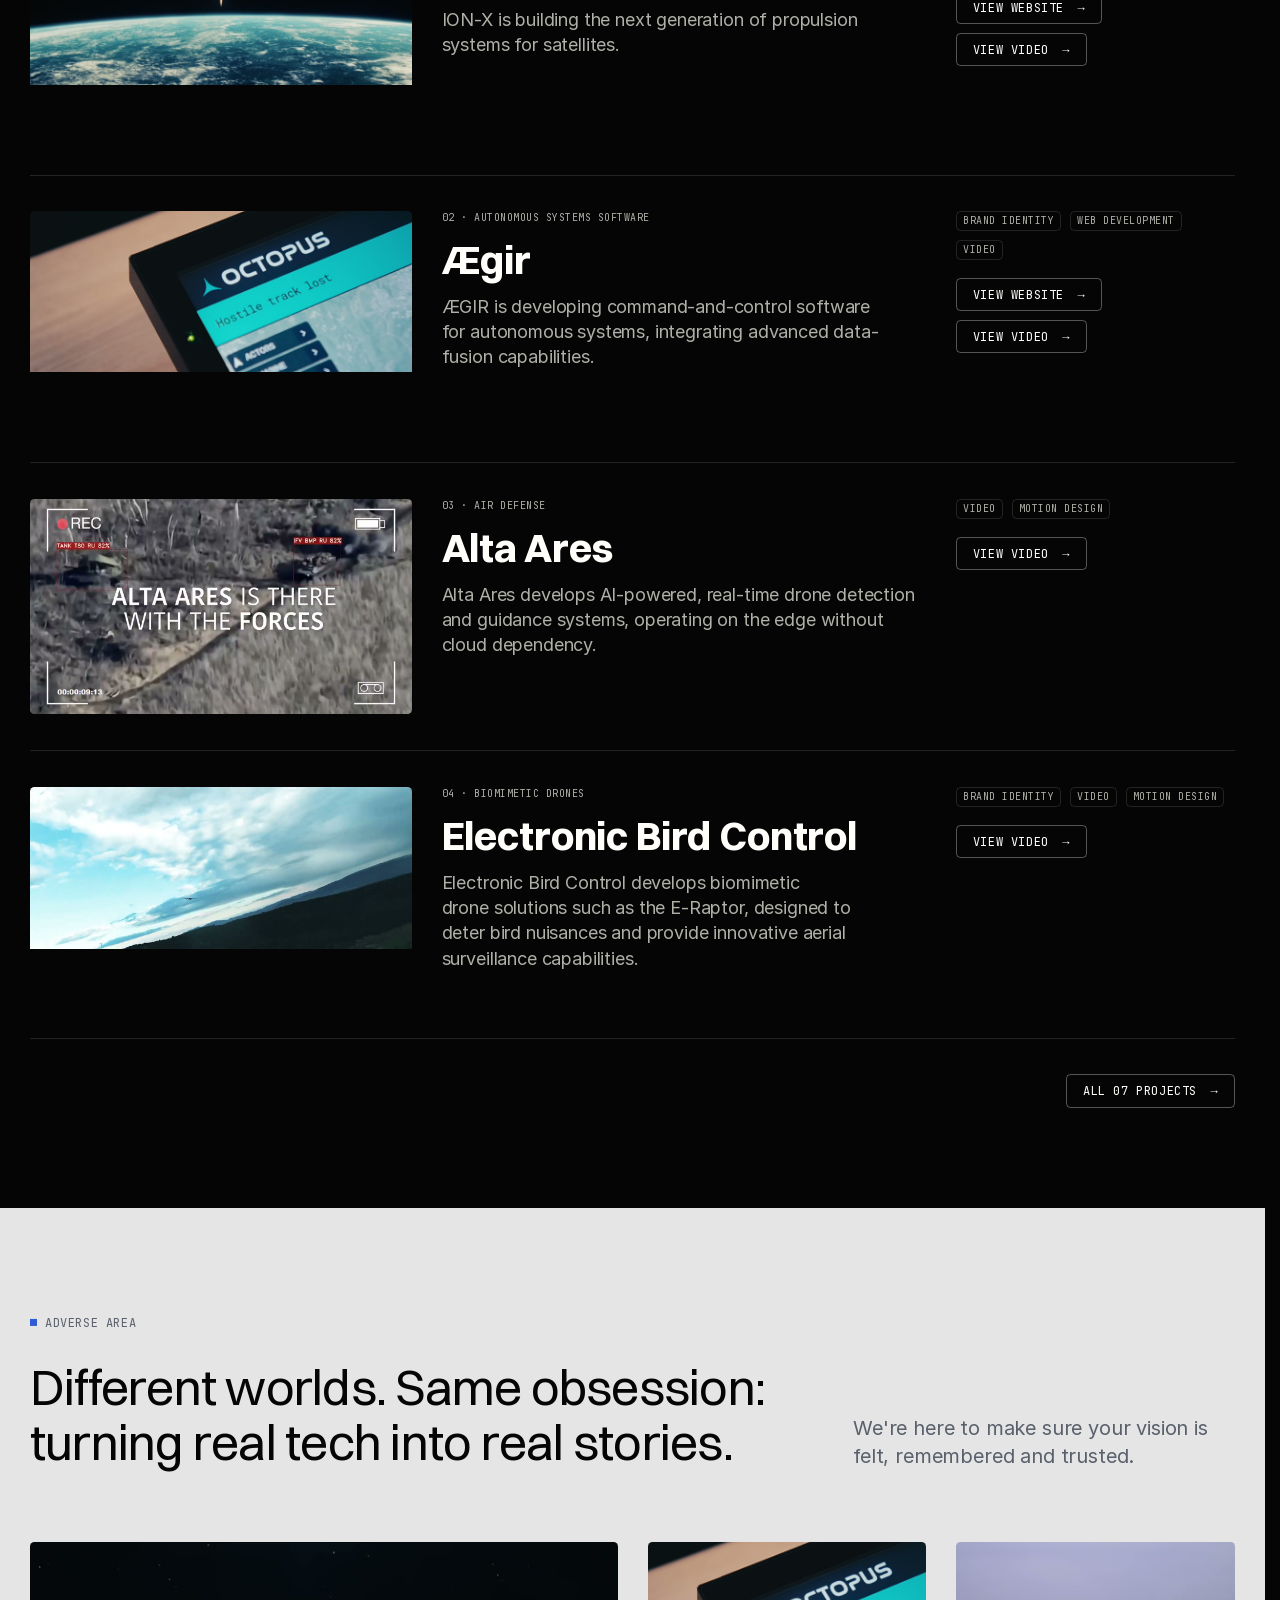
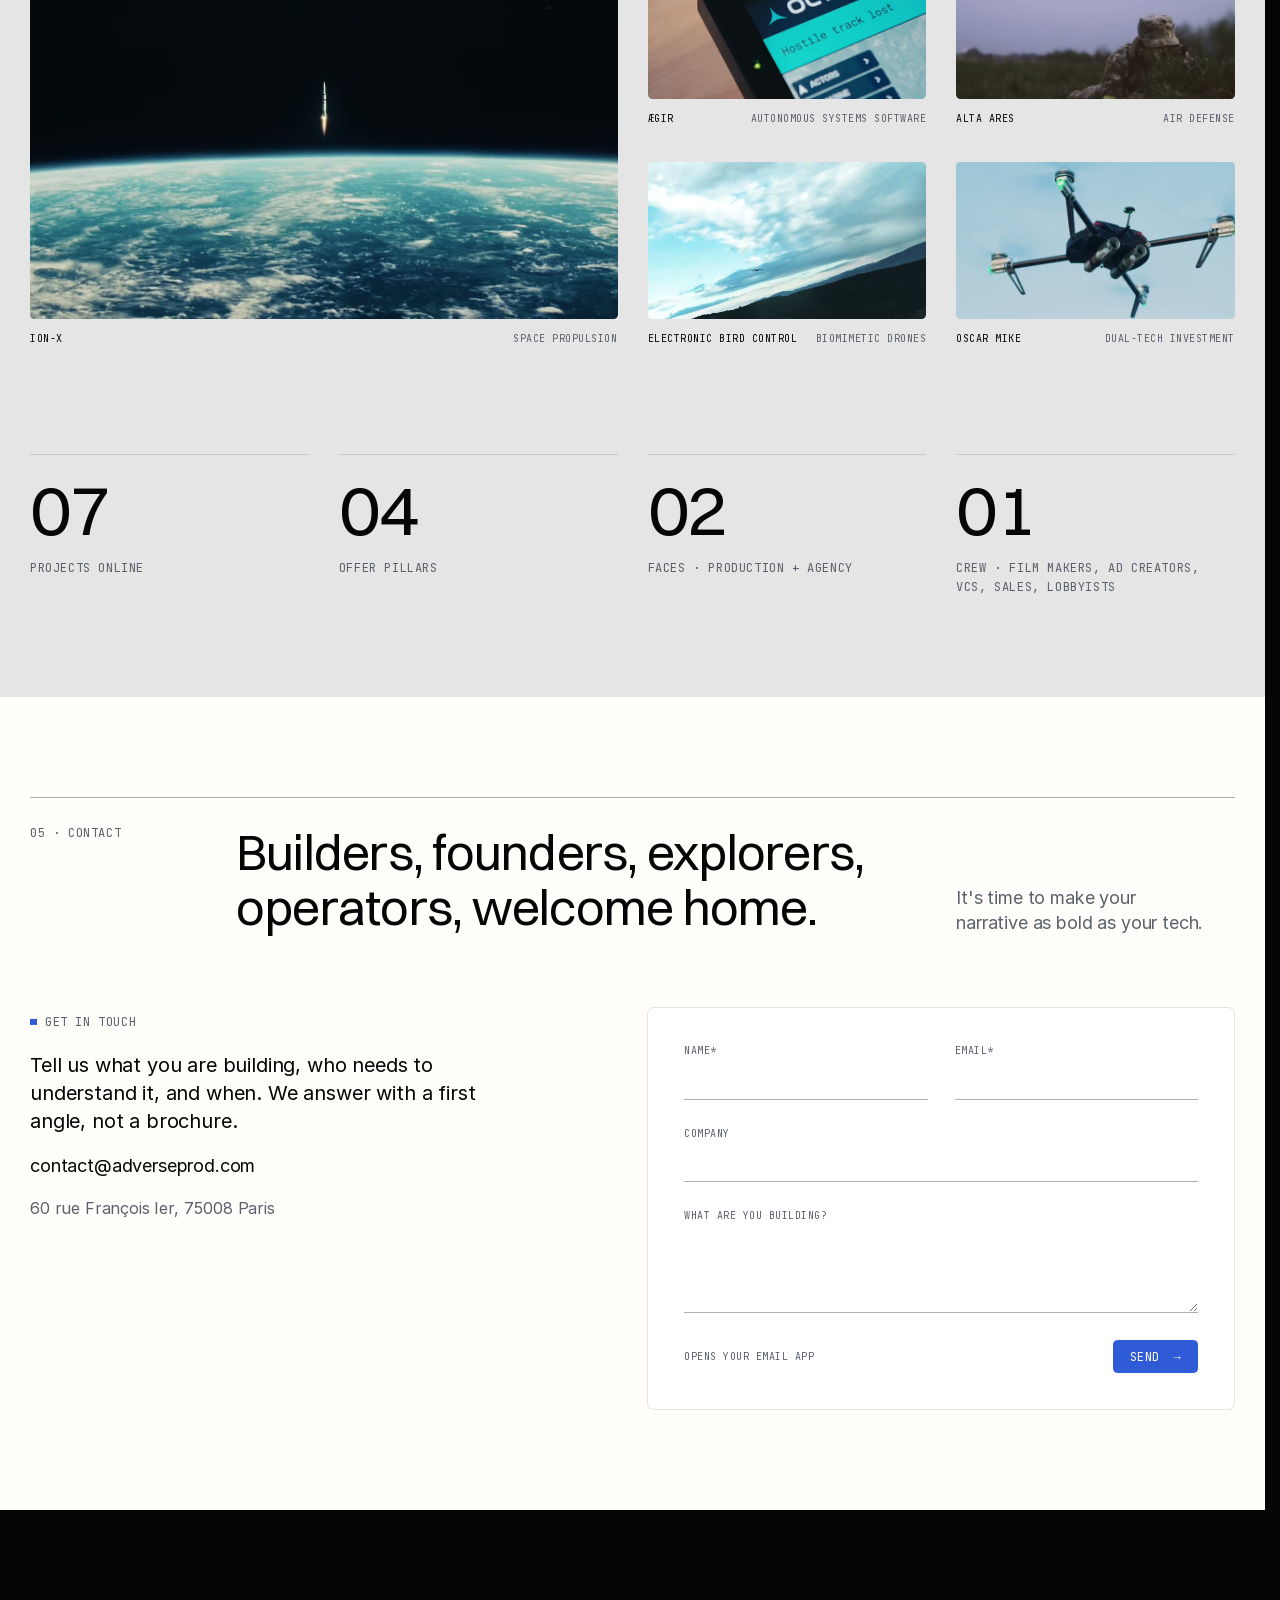
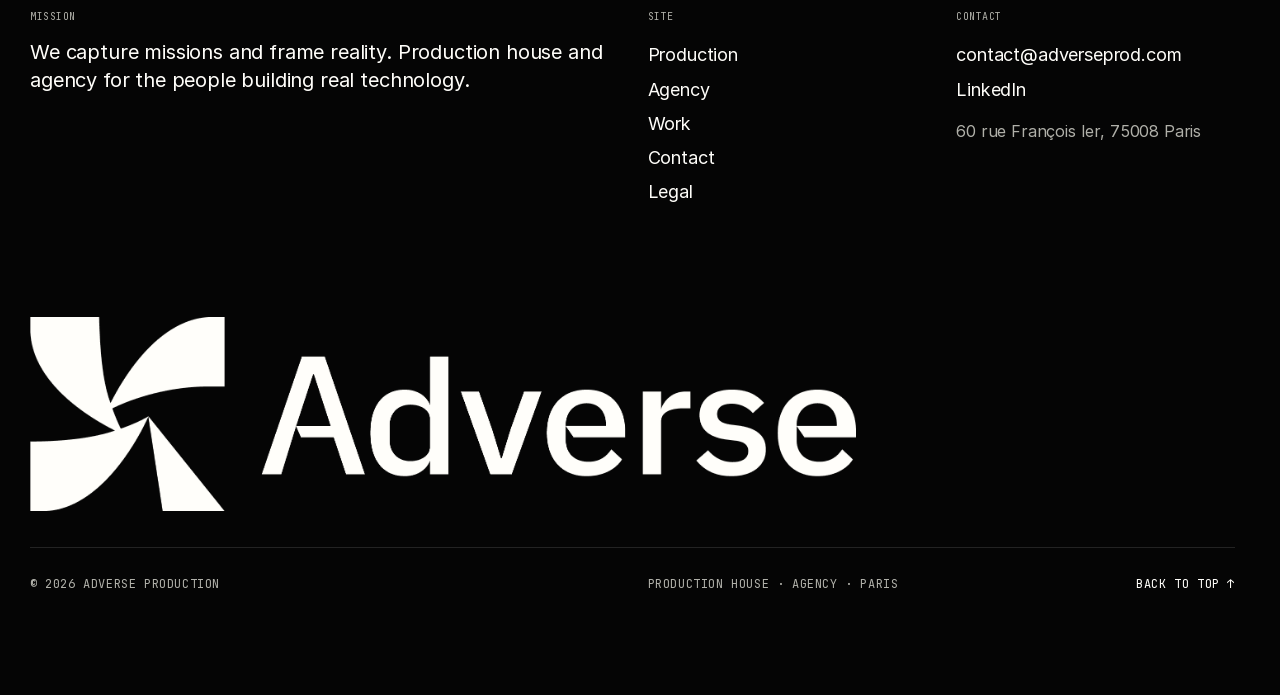
==== commit 7ee2e94a: "Retrait des films personnels ajoutes par erreur : le portfolio revient aux 7 projets Adverse Co-Auth" ====
--- a/index.html
+++ b/index.html
@@ -10,15 +10,15 @@
 <meta property="og:image" content="https://raouf-hamouda.github.io/adverse-production/media/logo/og.png"><meta property="og:image:width" content="1200"><meta property="og:image:height" content="630"><meta property="og:image:alt" content="Adverse Production">
 <meta property="og:image" content="https://raouf-hamouda.github.io/adverse-production/media/logo/og-square.png"><meta property="og:image:width" content="1200"><meta property="og:image:height" content="1200">
 <meta name="twitter:card" content="summary_large_image"><meta name="twitter:image" content="https://raouf-hamouda.github.io/adverse-production/media/logo/og.png">
-<link rel="icon" href="media/logo/favicon.svg?v=202610042214" type="image/svg+xml">
-<link rel="icon" href="media/logo/favicon-32.png?v=202610042214" sizes="32x32" type="image/png">
-<link rel="icon" href="media/logo/favicon-192.png?v=202610042214" sizes="192x192" type="image/png">
+<link rel="icon" href="media/logo/favicon.svg?v=202610042218" type="image/svg+xml">
+<link rel="icon" href="media/logo/favicon-32.png?v=202610042218" sizes="32x32" type="image/png">
+<link rel="icon" href="media/logo/favicon-192.png?v=202610042218" sizes="192x192" type="image/png">
 <link rel="apple-touch-icon" href="media/logo/apple-touch-icon.png">
 <meta name="theme-color" content="#050505">
-<link rel="stylesheet" href="css/fonts.css?v=202610042214">
-<link rel="stylesheet" href="css/tokens.css?v=202610042214">
-<link rel="stylesheet" href="css/base.css?v=202610042214">
-<link rel="stylesheet" href="css/site.css?v=202610042214">
+<link rel="stylesheet" href="css/fonts.css?v=202610042218">
+<link rel="stylesheet" href="css/tokens.css?v=202610042218">
+<link rel="stylesheet" href="css/base.css?v=202610042218">
+<link rel="stylesheet" href="css/site.css?v=202610042218">
 </head>
 <body data-theme="dark">
 <div class="grid-lines" aria-hidden="true"></div>
@@ -73,7 +73,7 @@
         <div class="r"><div class="tags"><span class="tag">Video</span><span class="tag">Motion design</span></div><div class="btns"><a class="btn" href="media/web/JdtwA32k85z1Avn3bOagHdtlM8U.mp4" target="_blank" rel="noopener">View Video <span class="arrow">→</span></a></div></div></article><article class="prow" id="ebc" data-tags="Brand identity|Video|Motion design" data-reveal><div class="m"><video data-hover muted playsinline loop preload="none" poster="media/web/q1g7qWRhrfDlzrMSrGk5NP3Iy0A.jpg" src="media/web/q1g7qWRhrfDlzrMSrGk5NP3Iy0A.mp4"></video></div>
         <div class="i"><p class="meta">04 · Biomimetic drones</p><h3 class="name">Electronic Bird Control</h3><p class="d">Electronic Bird Control develops biomimetic drone solutions such as the E-Raptor, designed to deter bird nuisances and provide innovative aerial surveillance capabilities.</p></div>
         <div class="r"><div class="tags"><span class="tag">Brand identity</span><span class="tag">Video</span><span class="tag">Motion design</span></div><div class="btns"><a class="btn" href="media/web/q1g7qWRhrfDlzrMSrGk5NP3Iy0A.mp4" target="_blank" rel="noopener">View Video <span class="arrow">→</span></a></div></div></article></div>
-    <div class="row" style="justify-content:flex-end;margin-top:var(--s-6)"><a class="btn" href="portfolio.html">All 21 projects <span class="arrow">→</span></a></div>
+    <div class="row" style="justify-content:flex-end;margin-top:var(--s-6)"><a class="btn" href="portfolio.html">All 07 projects <span class="arrow">→</span></a></div>
   </div>
 </section>
 <section class="section" data-theme="gray" id="area">
@@ -85,7 +85,7 @@
     </div>
     <div class="strip"><figure><a href="portfolio.html#ion-x" aria-label="Ion-X"><video data-hover muted playsinline loop preload="none" poster="media/web/77HFNbdqkvjyBUAGMFIzvGxGxUA.jpg" src="media/web/77HFNbdqkvjyBUAGMFIzvGxGxUA.mp4"></video></a><figcaption><b>Ion-X</b><span>Space propulsion</span></figcaption></figure><figure><a href="portfolio.html#aegir" aria-label="Ægir"><video data-hover muted playsinline loop preload="none" poster="media/web/DfV5AunM2CfP4O7u4KkjLI46Qvk.jpg" src="media/web/DfV5AunM2CfP4O7u4KkjLI46Qvk.mp4"></video></a><figcaption><b>Ægir</b><span>Autonomous systems software</span></figcaption></figure><figure><a href="portfolio.html#alta-ares" aria-label="Alta Ares"><video data-hover muted playsinline loop preload="none" poster="media/web/alta-ares_still.jpg" src="media/web/JdtwA32k85z1Avn3bOagHdtlM8U.mp4#t=14"></video></a><figcaption><b>Alta Ares</b><span>Air defense</span></figcaption></figure><figure><a href="portfolio.html#ebc" aria-label="Electronic Bird Control"><video data-hover muted playsinline loop preload="none" poster="media/web/q1g7qWRhrfDlzrMSrGk5NP3Iy0A.jpg" src="media/web/q1g7qWRhrfDlzrMSrGk5NP3Iy0A.mp4"></video></a><figcaption><b>Electronic Bird Control</b><span>Biomimetic drones</span></figcaption></figure><figure><a href="portfolio.html#oscar-mike" aria-label="Oscar Mike"><video data-hover muted playsinline loop preload="none" poster="media/web/oscar-mike_still.jpg" src="media/web/297sMiCIamDrkrysOmgl7uXzYs.mp4#t=22.5"></video></a><figcaption><b>Oscar Mike</b><span>Dual-tech investment</span></figcaption></figure></div>
     <div class="stats" style="margin-top:var(--s-9)">
-      <div><div class="stat"><span data-roll="21" data-pad="2">00</span></div><p class="caption" style="margin-top:var(--s-3)">Projects online</p></div>
+      <div><div class="stat"><span data-roll="7" data-pad="2">00</span></div><p class="caption" style="margin-top:var(--s-3)">Projects online</p></div>
       <div><div class="stat"><span data-roll="4" data-pad="2">00</span></div><p class="caption" style="margin-top:var(--s-3)">Offer pillars</p></div>
       <div><div class="stat"><span data-roll="2" data-pad="2">00</span></div><p class="caption" style="margin-top:var(--s-3)">Faces · production + agency</p></div>
       <div><div class="stat"><span data-roll="1" data-pad="2">00</span></div><p class="caption" style="margin-top:var(--s-3)">Crew · film makers, ad creators, VCs, sales, lobbyists</p></div>
@@ -130,6 +130,6 @@
 <script src="js/lib/lenis.min.js"></script>
 <script src="js/lib/gsap.min.js"></script>
 <script src="js/lib/ScrollTrigger.min.js"></script>
-<script src="js/app.js?v=202610042214"></script>
-<script src="js/site.js?v=202610042214"></script>
+<script src="js/app.js?v=202610042218"></script>
+<script src="js/site.js?v=202610042218"></script>
 </body></html>
--- a/css/site.css
+++ b/css/site.css
@@ -315,7 +315,7 @@
 .contact-block .form-wrap { max-width: 34rem; justify-self: end; width: 100%; padding: var(--s-6); border: 1px solid var(--line); border-radius: var(--r-md); background: var(--bg-2); }
 .form { gap: var(--s-5); } .field { gap: 0; } .field input, .field textarea { padding: .35em 0 .5em; } .field textarea { min-height: 5rem; }
 @media (max-width: 629.98px) { .contact-block .form-wrap { padding: var(--s-5); } .form { gap: var(--s-4); } }
-/* ---------- client pass (Flavyen, 4 Oct): film first in the hero, title on one line, films shown whole in 16:9 */
+/* ---------- client pass (4 Oct): film first in the hero, title on one line, films shown whole in 16:9 */
 .hero .bg video, .hero .bg img { opacity: .92; }
 .hero .bg::after { background: linear-gradient(to top, rgba(5,5,5,.88) 0%, rgba(5,5,5,.35) 32%, rgba(5,5,5,0) 62%, rgba(5,5,5,.3) 100%); }
 @media (min-width: 1080px) { .hero h1 { max-width: none; white-space: nowrap; font-size: min(var(--display-2), 5vw); } }
@@ -327,15 +327,6 @@
 @media (max-width: 629.98px) { .strip > figure:first-child { grid-column: 1 / -1; } }
 /* ---------- buttons pair, films grid, cursor reticle */
 .prow .btns { display: flex; gap: var(--s-2); flex-wrap: wrap; }
-.films { display: grid; grid-template-columns: repeat(3, minmax(0, 1fr)); column-gap: var(--gutter); row-gap: var(--s-8); }
-.fcard { display: block; } .fcard.hidden { display: none; }
-.fcard img { width: 100%; aspect-ratio: 16 / 9; object-fit: cover; border-radius: var(--r-sm); background: #000; transition: opacity var(--d-base) var(--ease-out); }
-.fcard:hover img { opacity: .8; }
-.fcard .meta { font-family: var(--font-mono); font-size: var(--overline); letter-spacing: var(--track-caps); text-transform: uppercase; color: var(--fg-muted); margin-top: var(--s-4); }
-.fcard .name { font-family: var(--font-display); font-size: var(--body-l); line-height: 1.15; margin-top: var(--s-2); }
-.fcard .d { font-size: var(--body-s); color: var(--fg-muted); margin-top: var(--s-2); }
-@media (max-width: 1079.98px) { .films { grid-template-columns: repeat(2, minmax(0, 1fr)); } }
-@media (max-width: 629.98px) { .films { row-gap: var(--s-6); } .fcard .name { font-size: var(--body); } .fcard .d { display: none; } .fcard .meta { margin-top: var(--s-3); } }
 .reticle { position: absolute; inset: 0; z-index: 1; pointer-events: none; overflow: hidden; opacity: 0; transition: opacity var(--d-base) var(--ease-out); }
 .reticle.on { opacity: 1; }
 .reticle i { position: absolute; background: rgba(255,255,255,.28); }
@@ -343,7 +334,7 @@
 .reticle .box { position: absolute; left: -1.1rem; top: -1.1rem; width: 2.2rem; height: 2.2rem; border: 1px solid rgba(255,255,255,.55); }
 .reticle .xy { position: absolute; left: 1.6rem; top: .5rem; font-family: var(--font-mono); font-size: var(--overline); letter-spacing: var(--track-caps); color: rgba(255,255,255,.75); white-space: nowrap; font-variant-numeric: tabular-nums; }
 /* ---------- design scan (4 Oct): one corner system, no orphan words */
-h1, h2, h3, .eyebrow, .sec-head .aside, .fcard .name { text-wrap: balance; }
+h1, h2, h3, .eyebrow, .sec-head .aside { text-wrap: balance; }
 p { text-wrap: pretty; }
 /* ---------- Adverse area: the films as one composed block (a lead and four), in colour, playing on hover */
 .strip { display: grid; grid-template-columns: repeat(4, minmax(0, 1fr)); gap: var(--s-6) var(--gutter); overflow: visible; scroll-snap-type: none; cursor: auto; padding-bottom: 0; }
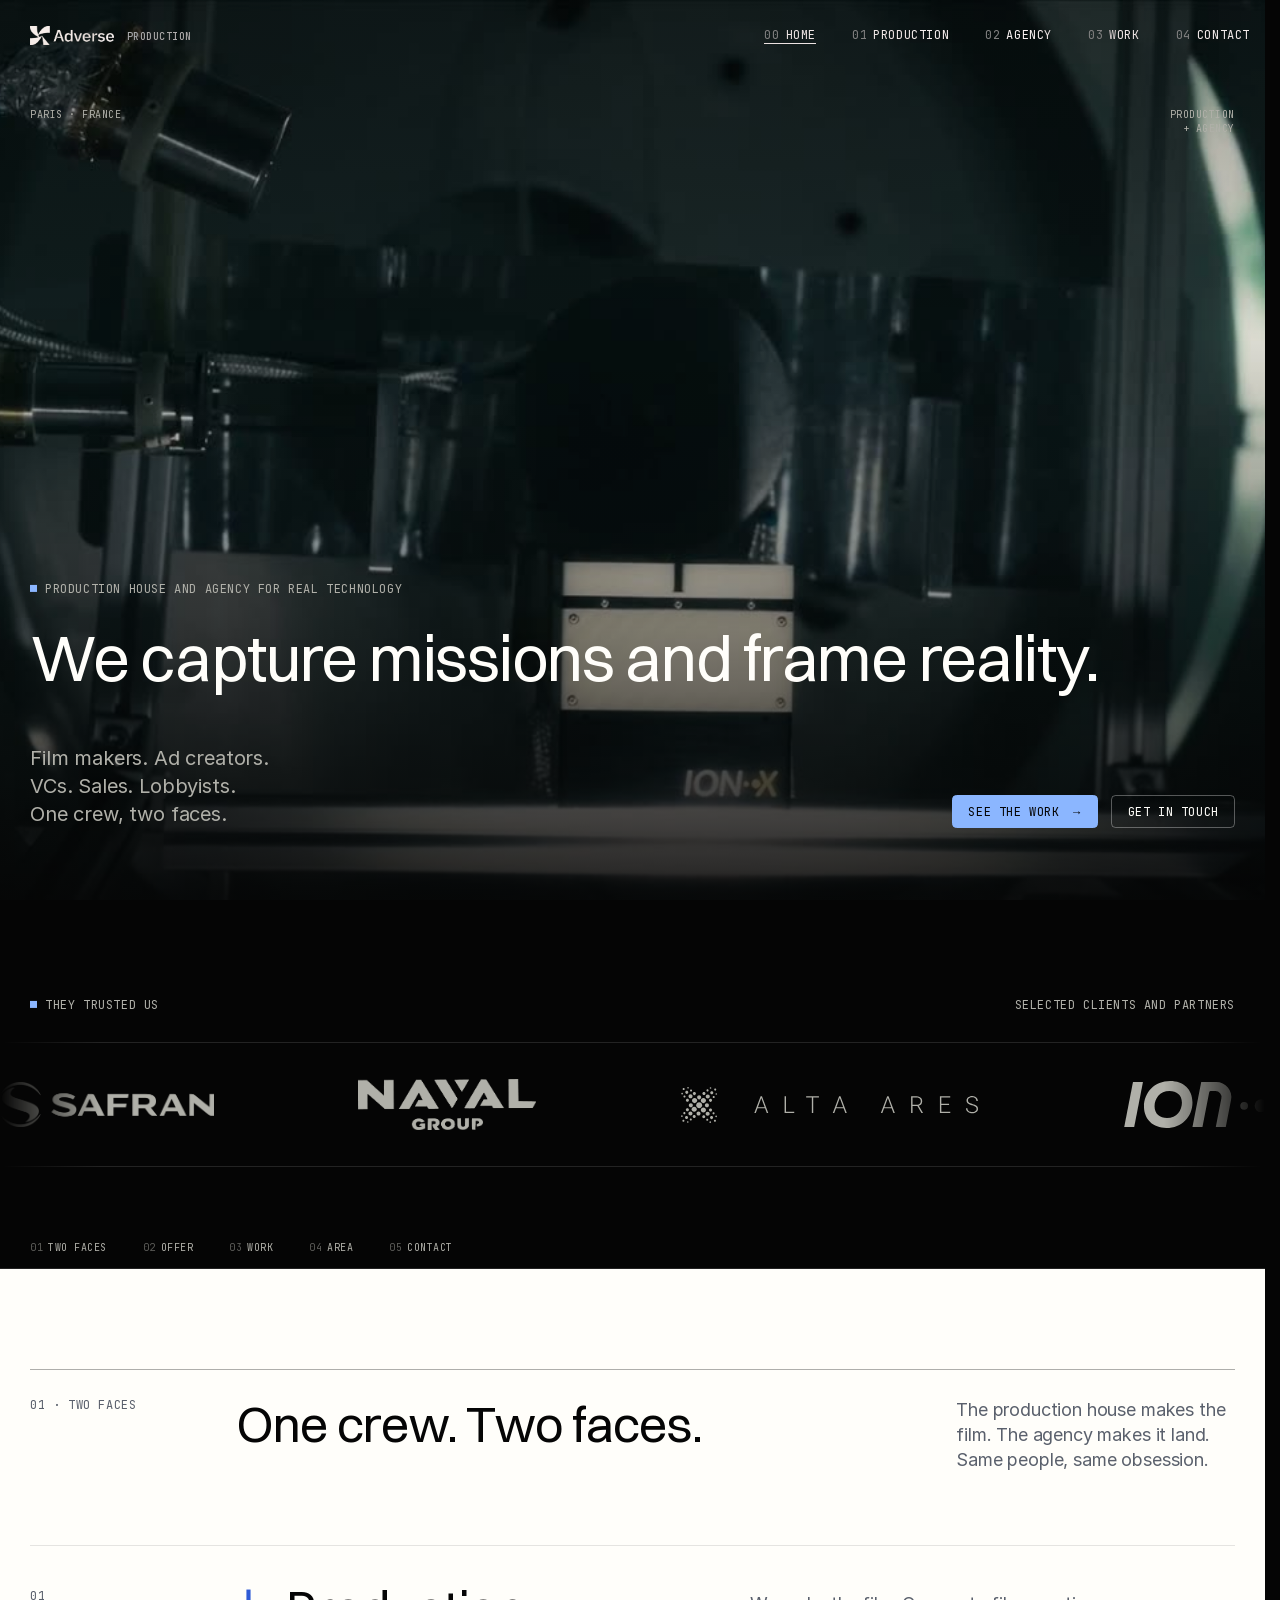
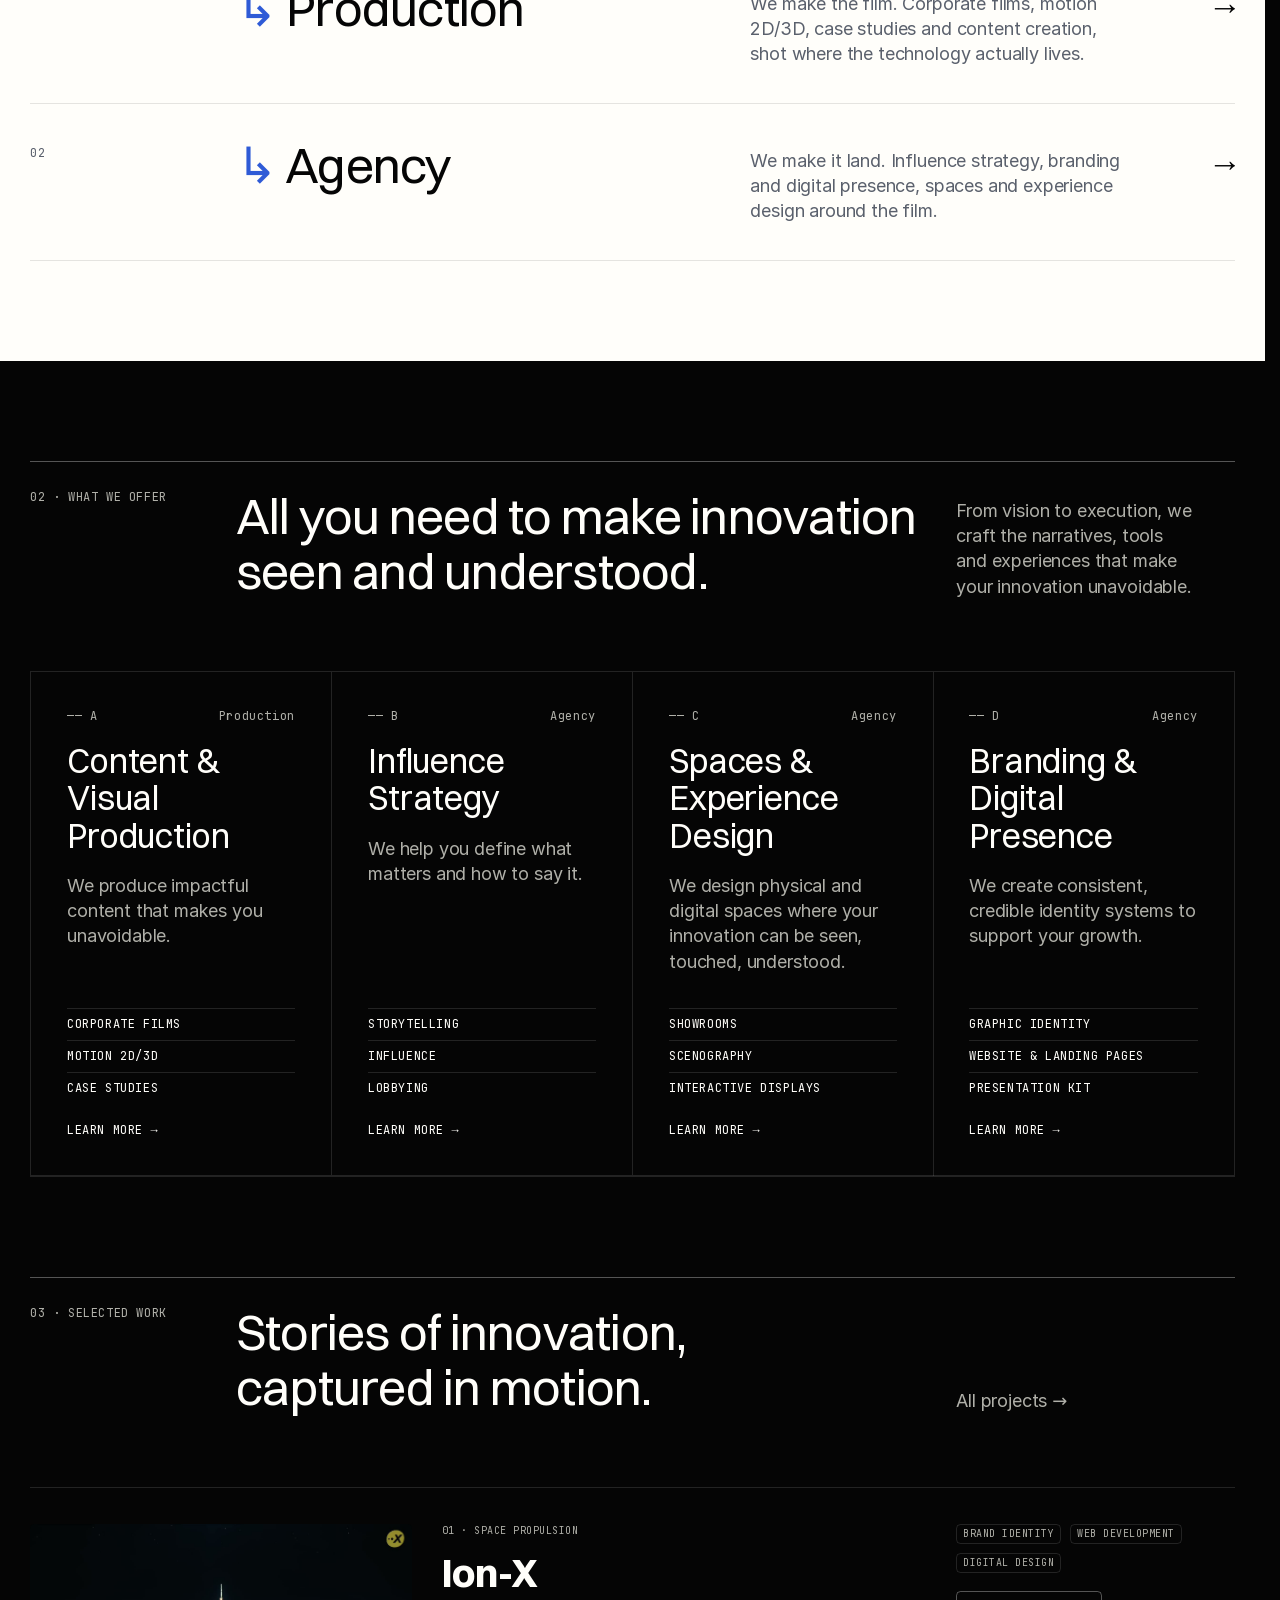
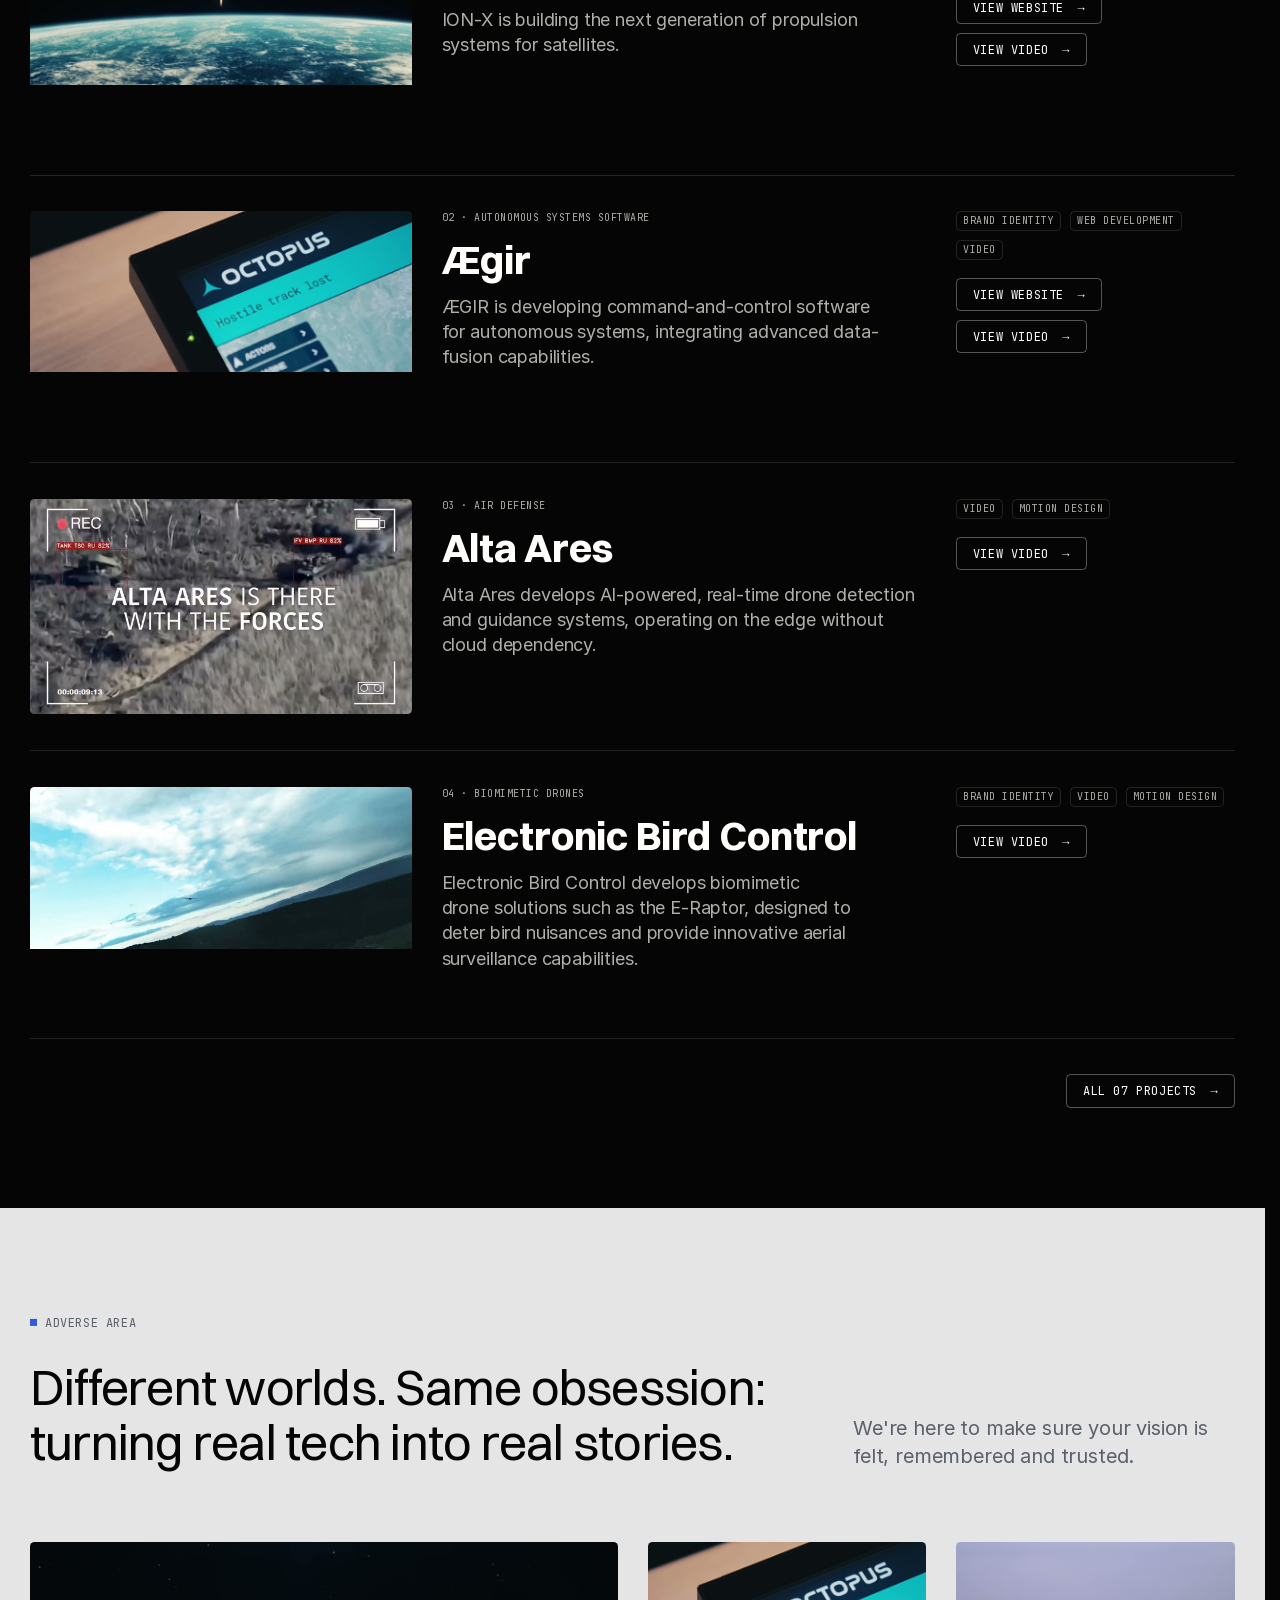
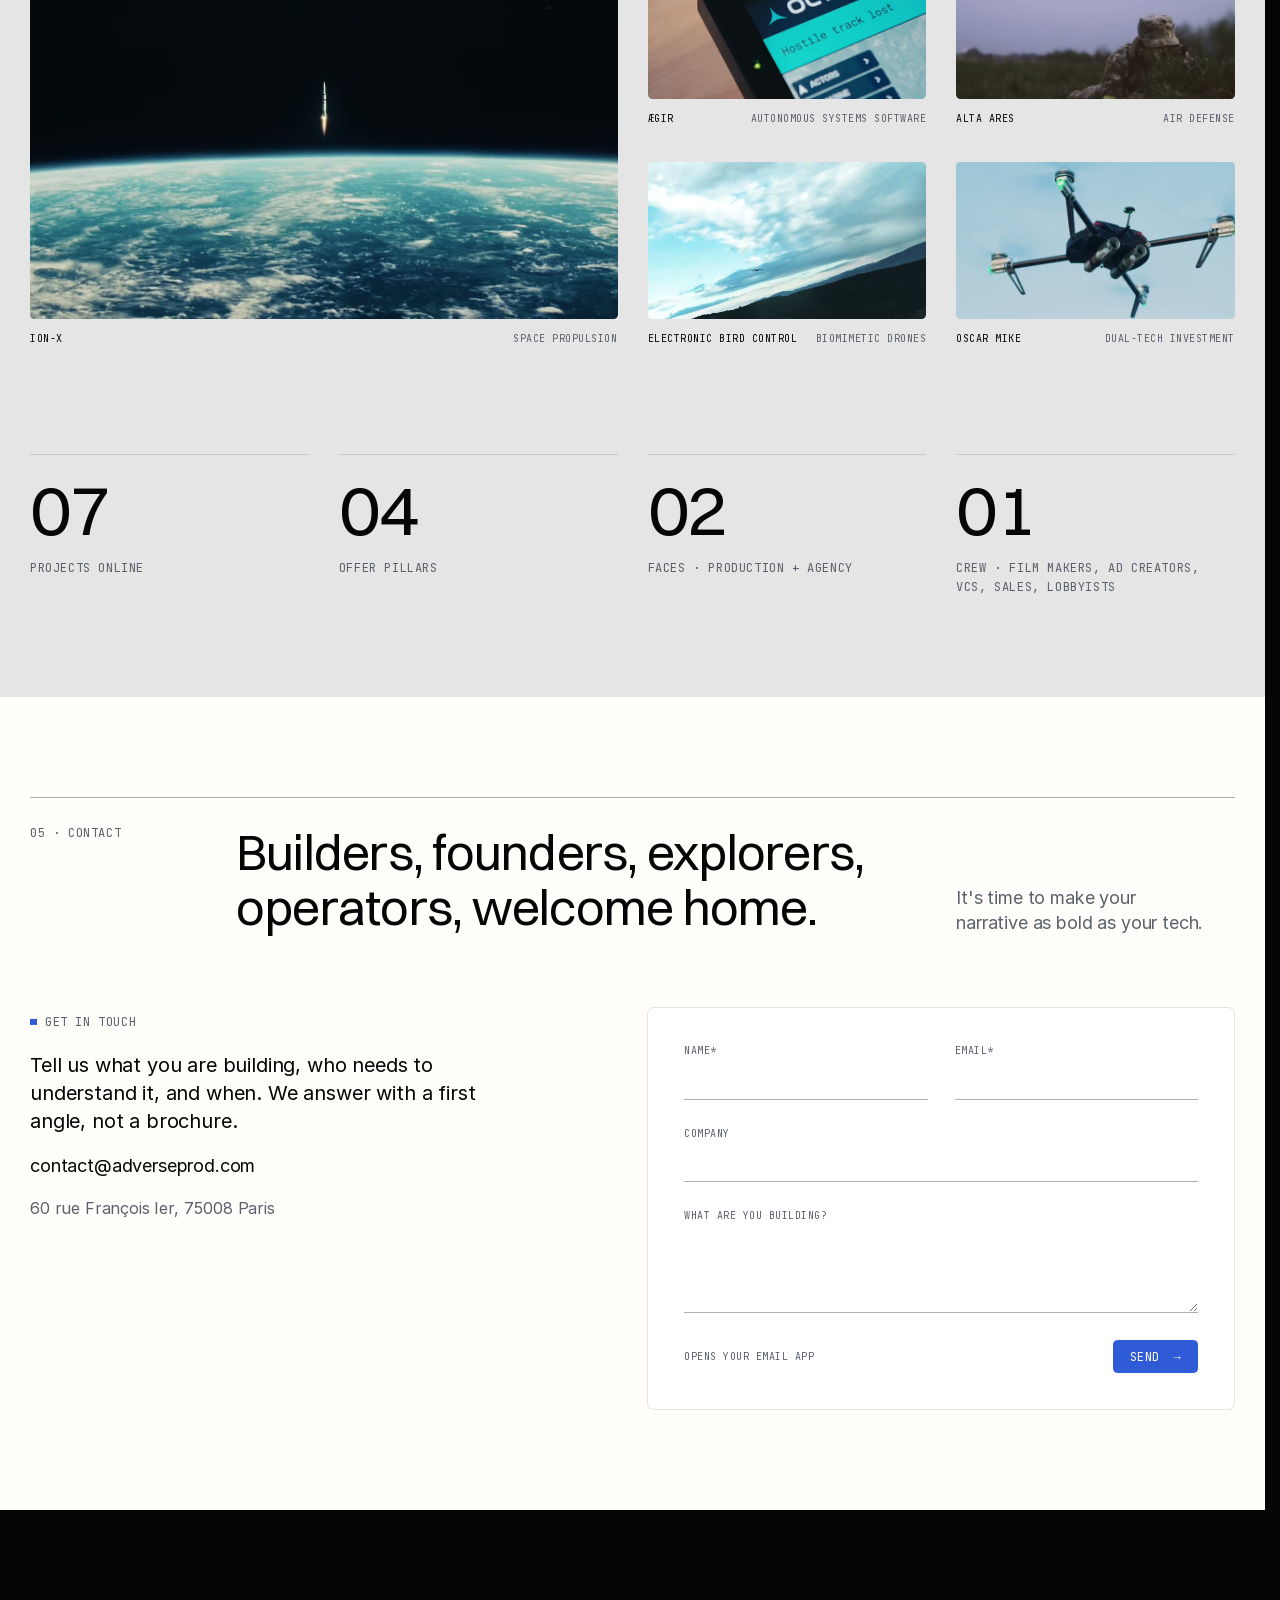
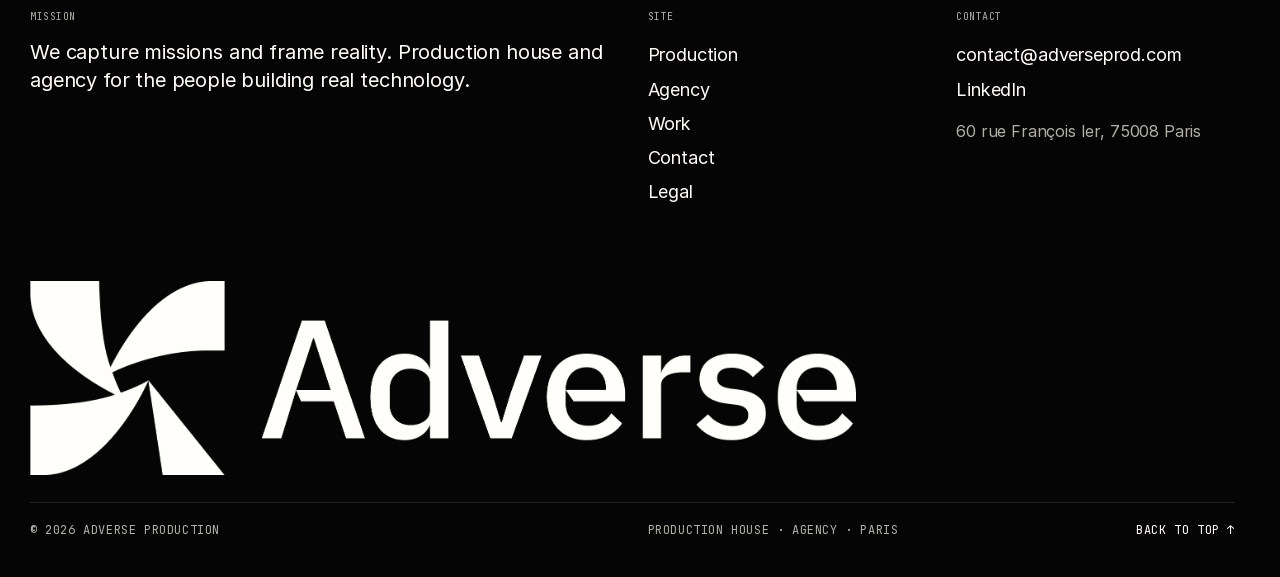
==== commit e66b9e6e: "Pied de page plus serre : plus de bande vide sous la derniere ligne Co-Authored-By: Claude Opus 5.5 " ====
--- a/index.html
+++ b/index.html
@@ -10,15 +10,15 @@
 <meta property="og:image" content="https://raouf-hamouda.github.io/adverse-production/media/logo/og.png"><meta property="og:image:width" content="1200"><meta property="og:image:height" content="630"><meta property="og:image:alt" content="Adverse Production">
 <meta property="og:image" content="https://raouf-hamouda.github.io/adverse-production/media/logo/og-square.png"><meta property="og:image:width" content="1200"><meta property="og:image:height" content="1200">
 <meta name="twitter:card" content="summary_large_image"><meta name="twitter:image" content="https://raouf-hamouda.github.io/adverse-production/media/logo/og.png">
-<link rel="icon" href="media/logo/favicon.svg?v=202610042218" type="image/svg+xml">
-<link rel="icon" href="media/logo/favicon-32.png?v=202610042218" sizes="32x32" type="image/png">
-<link rel="icon" href="media/logo/favicon-192.png?v=202610042218" sizes="192x192" type="image/png">
+<link rel="icon" href="media/logo/favicon.svg?v=202610042220" type="image/svg+xml">
+<link rel="icon" href="media/logo/favicon-32.png?v=202610042220" sizes="32x32" type="image/png">
+<link rel="icon" href="media/logo/favicon-192.png?v=202610042220" sizes="192x192" type="image/png">
 <link rel="apple-touch-icon" href="media/logo/apple-touch-icon.png">
 <meta name="theme-color" content="#050505">
-<link rel="stylesheet" href="css/fonts.css?v=202610042218">
-<link rel="stylesheet" href="css/tokens.css?v=202610042218">
-<link rel="stylesheet" href="css/base.css?v=202610042218">
-<link rel="stylesheet" href="css/site.css?v=202610042218">
+<link rel="stylesheet" href="css/fonts.css?v=202610042220">
+<link rel="stylesheet" href="css/tokens.css?v=202610042220">
+<link rel="stylesheet" href="css/base.css?v=202610042220">
+<link rel="stylesheet" href="css/site.css?v=202610042220">
 </head>
 <body data-theme="dark">
 <div class="grid-lines" aria-hidden="true"></div>
@@ -130,6 +130,6 @@
 <script src="js/lib/lenis.min.js"></script>
 <script src="js/lib/gsap.min.js"></script>
 <script src="js/lib/ScrollTrigger.min.js"></script>
-<script src="js/app.js?v=202610042218"></script>
-<script src="js/site.js?v=202610042218"></script>
+<script src="js/app.js?v=202610042220"></script>
+<script src="js/site.js?v=202610042220"></script>
 </body></html>
--- a/css/site.css
+++ b/css/site.css
@@ -359,4 +359,7 @@
 .footer .legal .c { grid-column: span 6; } .footer .legal .t { grid-column: span 4; } .footer .legal .top { grid-column: span 2; justify-self: end; color: var(--fg); transition: color var(--d-fast); }
 .footer .legal .top:hover { color: var(--accent); }
 @media (max-width: 1079.98px) { .footer .legal .c { grid-column: span 4; } .footer .legal .t { grid-column: span 4; } }
-@media (max-width: 629.98px) { .footer .legal .c { grid-column: span 4; grid-row: 1; } .footer .legal .top { grid-column: span 2; grid-row: 1; } .footer .legal .t { grid-column: 1 / -1; grid-row: 2; } .footer { padding-bottom: var(--s-7); } }
+@media (max-width: 629.98px) { .footer .legal .c { grid-column: span 4; grid-row: 1; } .footer .legal .top { grid-column: span 2; grid-row: 1; } .footer .legal .t { grid-column: 1 / -1; grid-row: 2; } }
+/* ---------- footer ends on its base line: no dead band under it */
+.footer { padding-bottom: var(--s-6); } .footer .big { margin-top: var(--s-8); } .footer .legal { margin-top: var(--s-5); padding-top: var(--s-4); }
+@media (max-width: 629.98px) { .footer { padding-bottom: var(--s-5); } .footer .big { margin-top: var(--s-7); } }
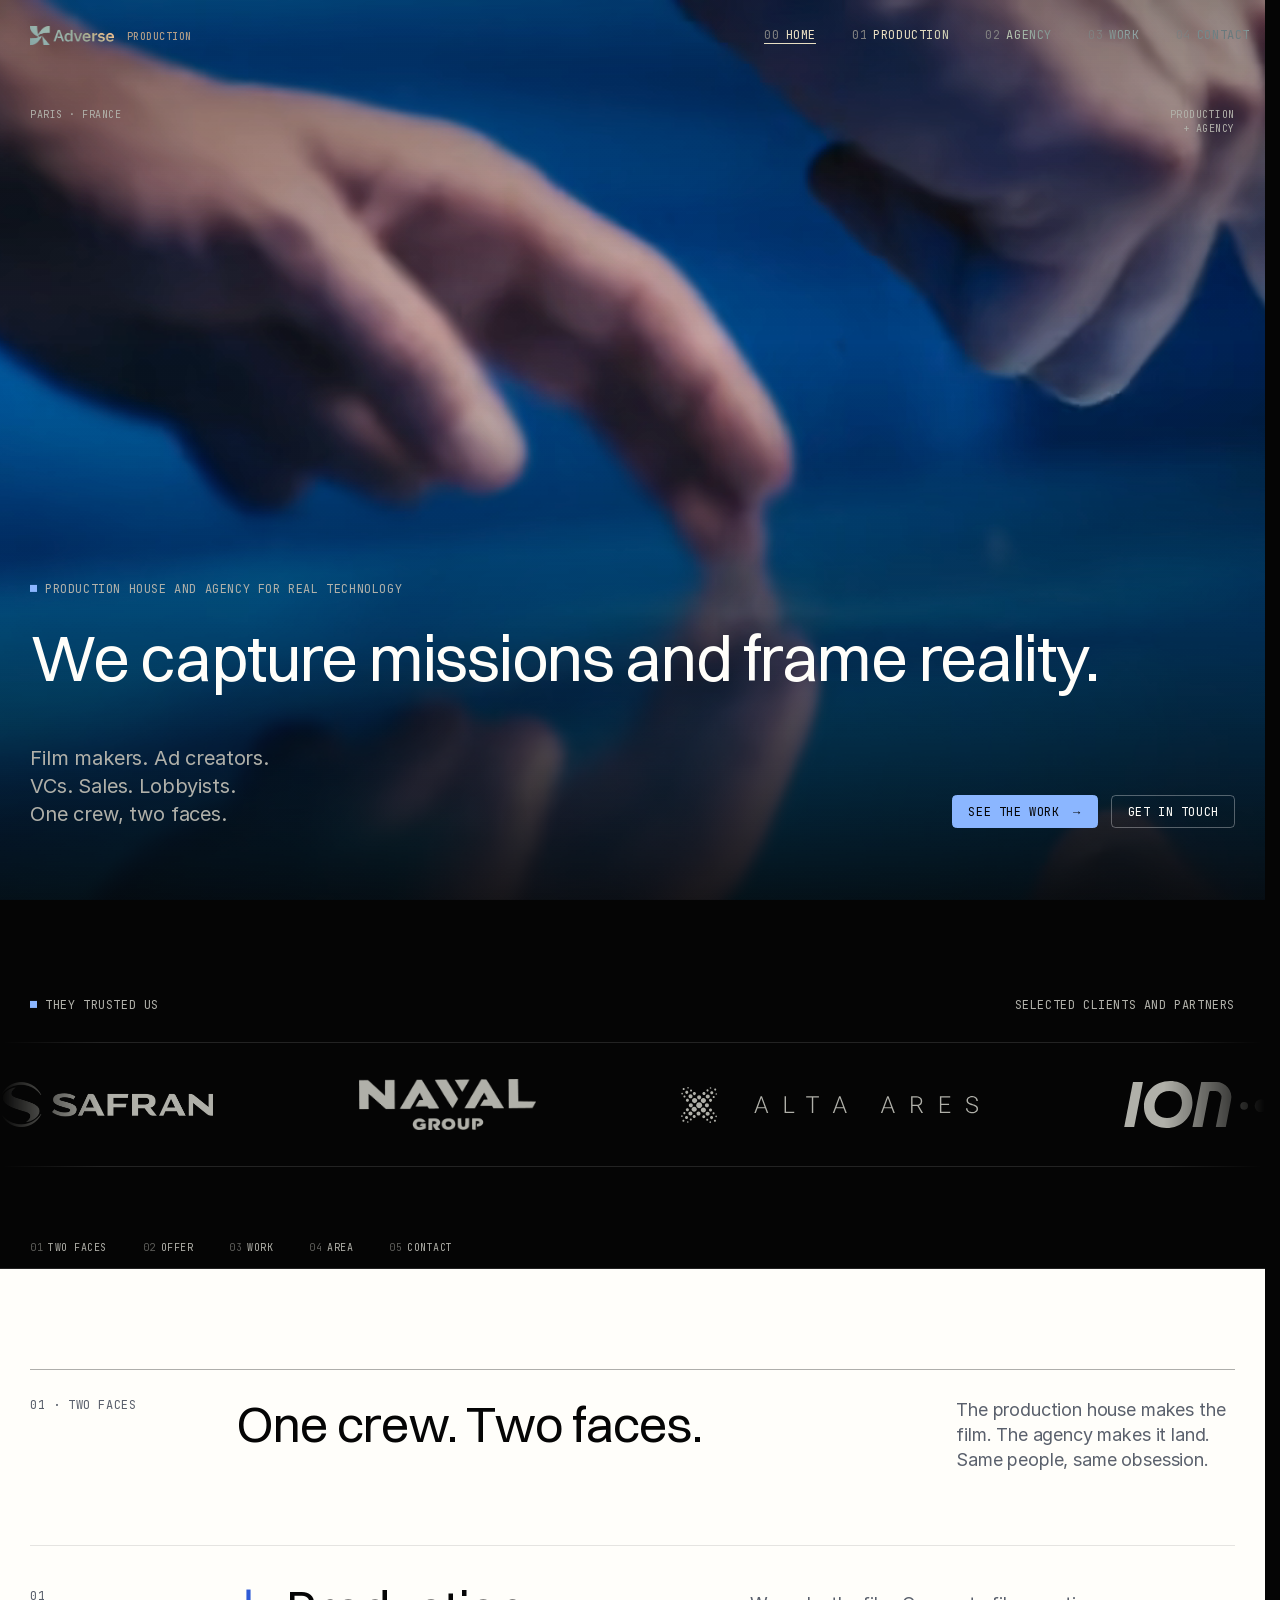
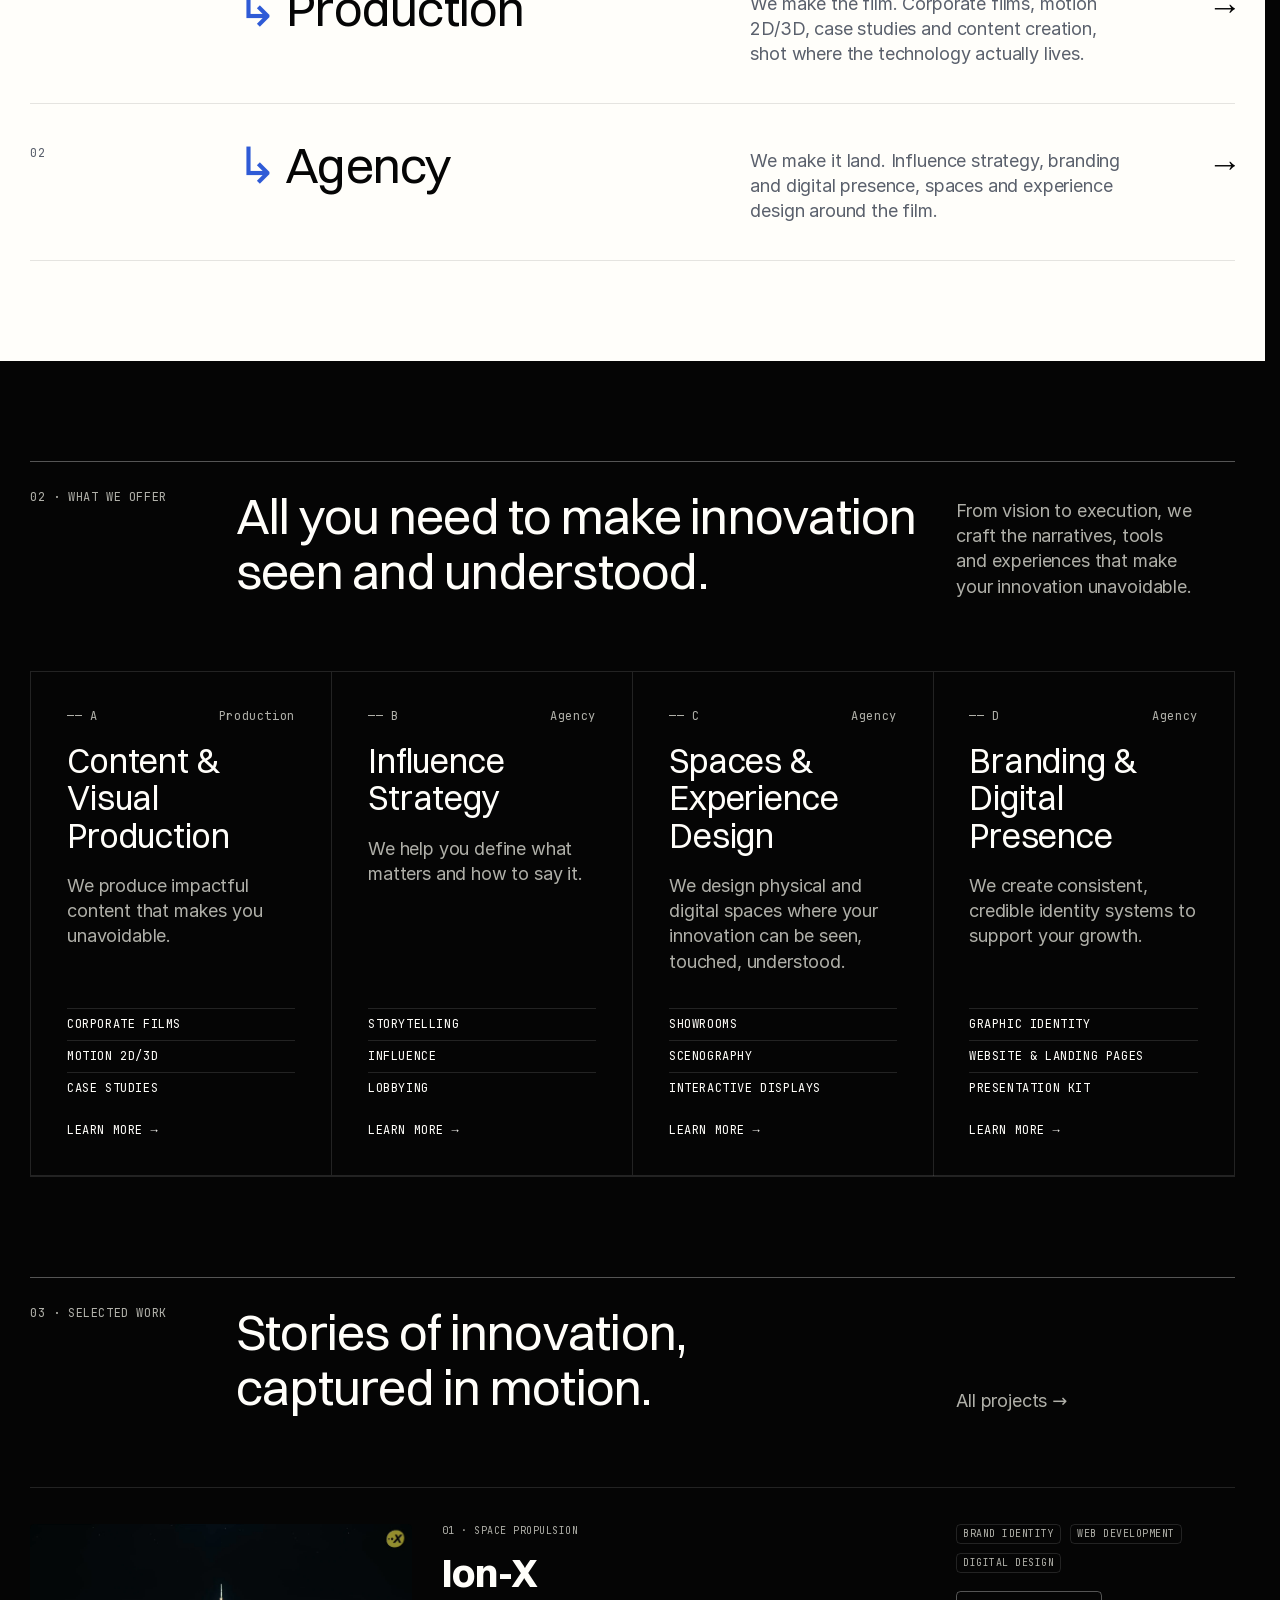
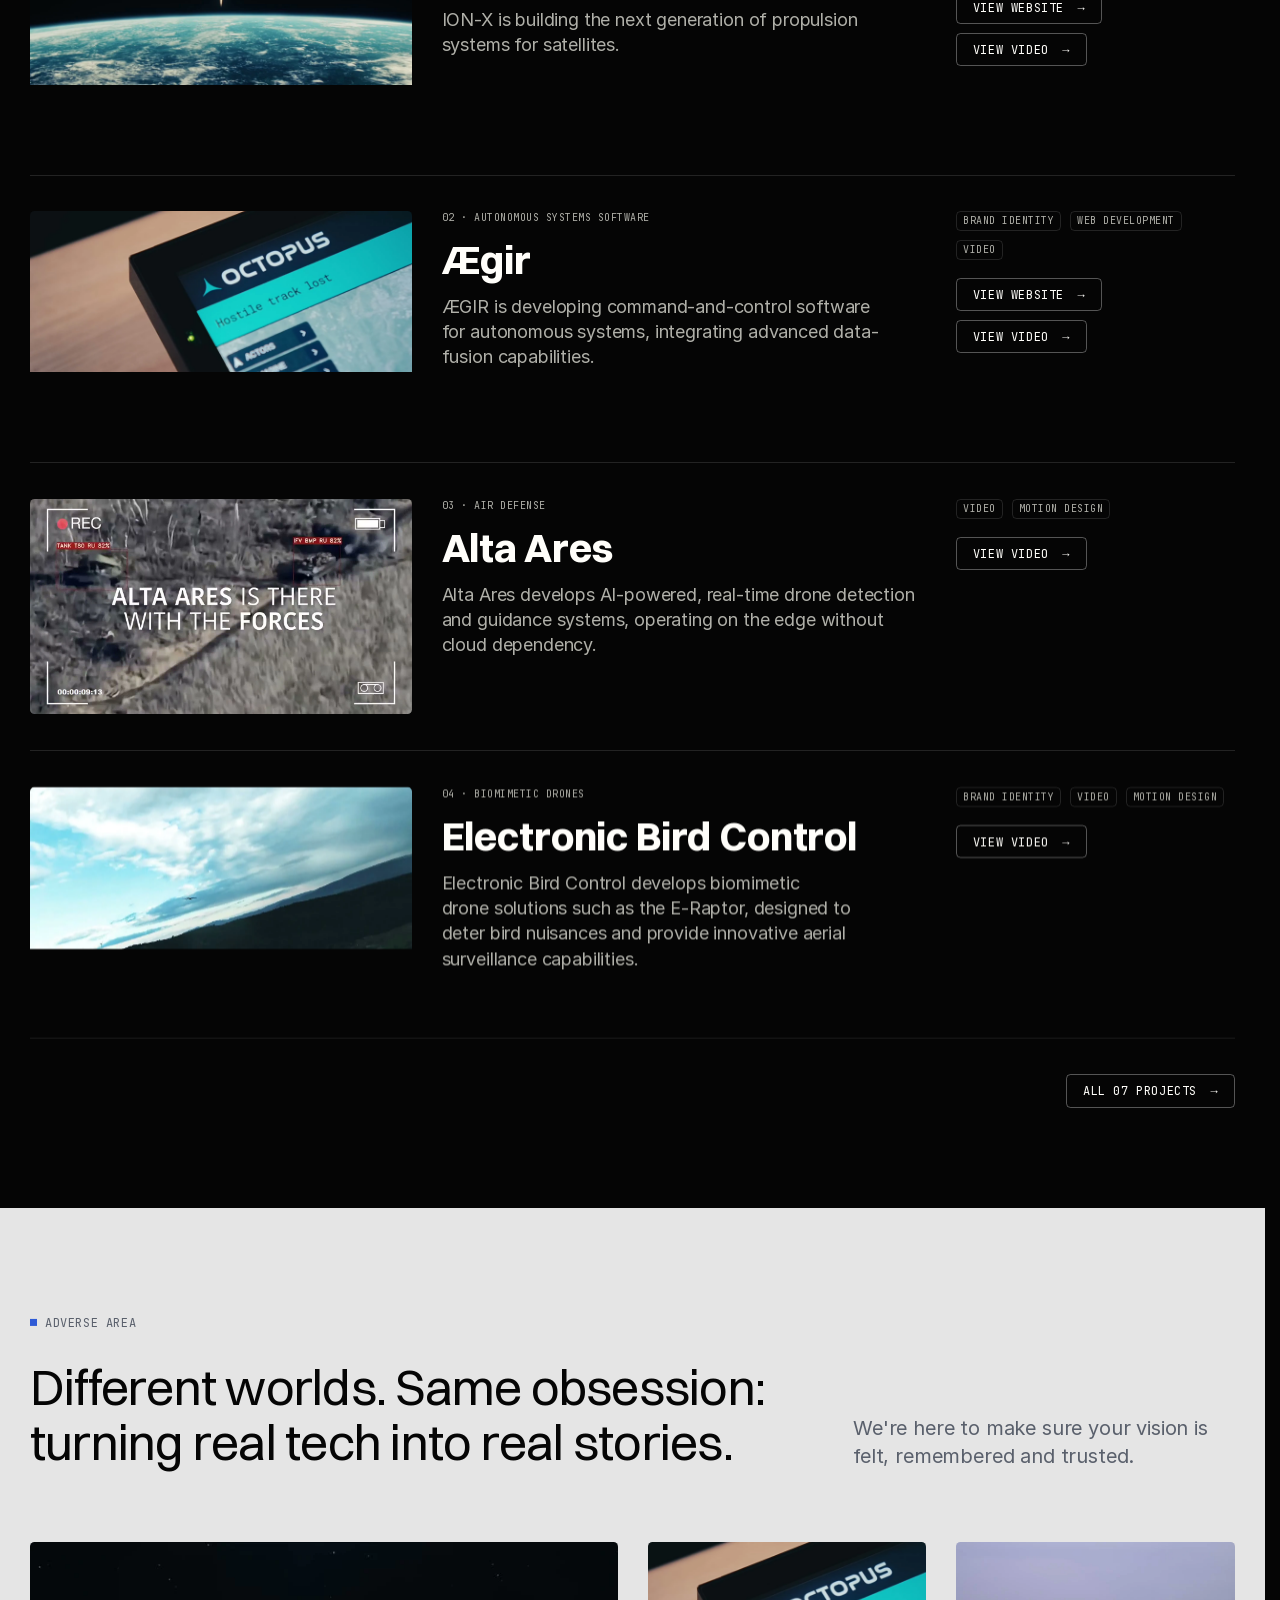
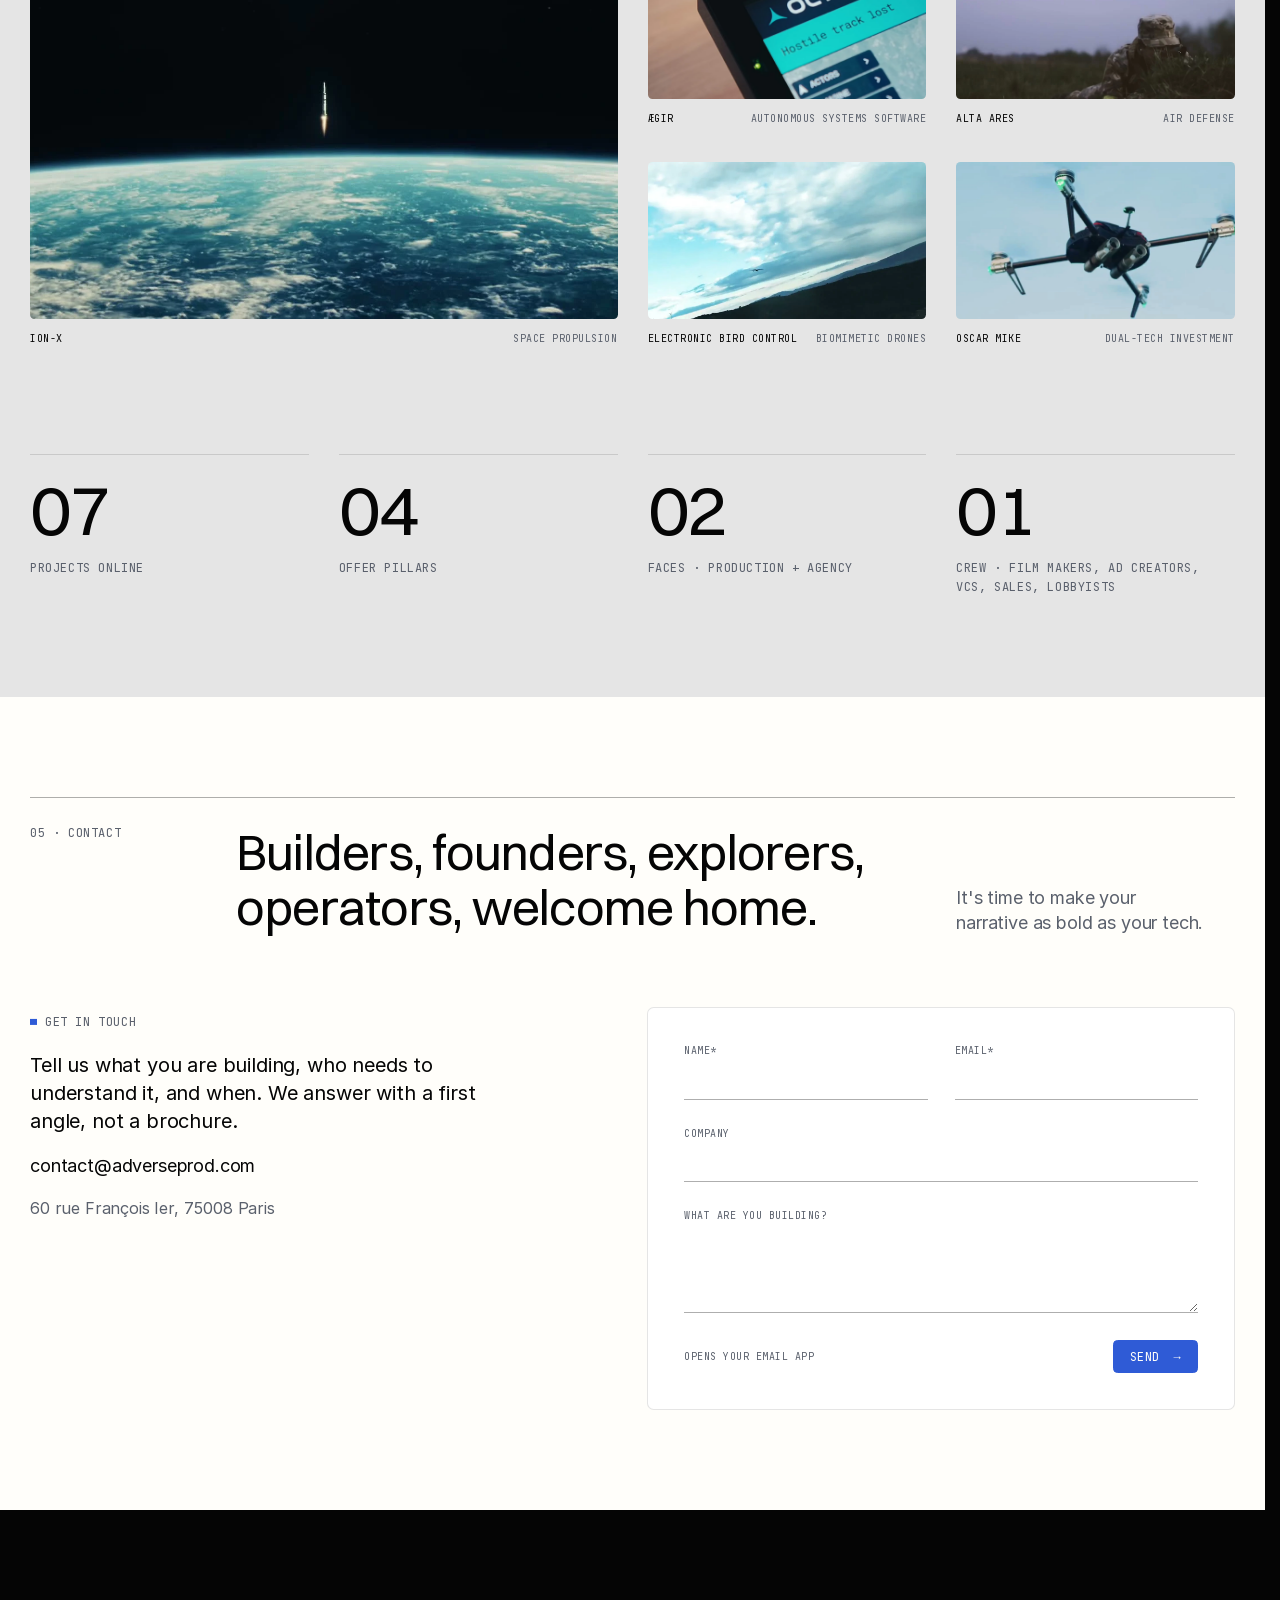
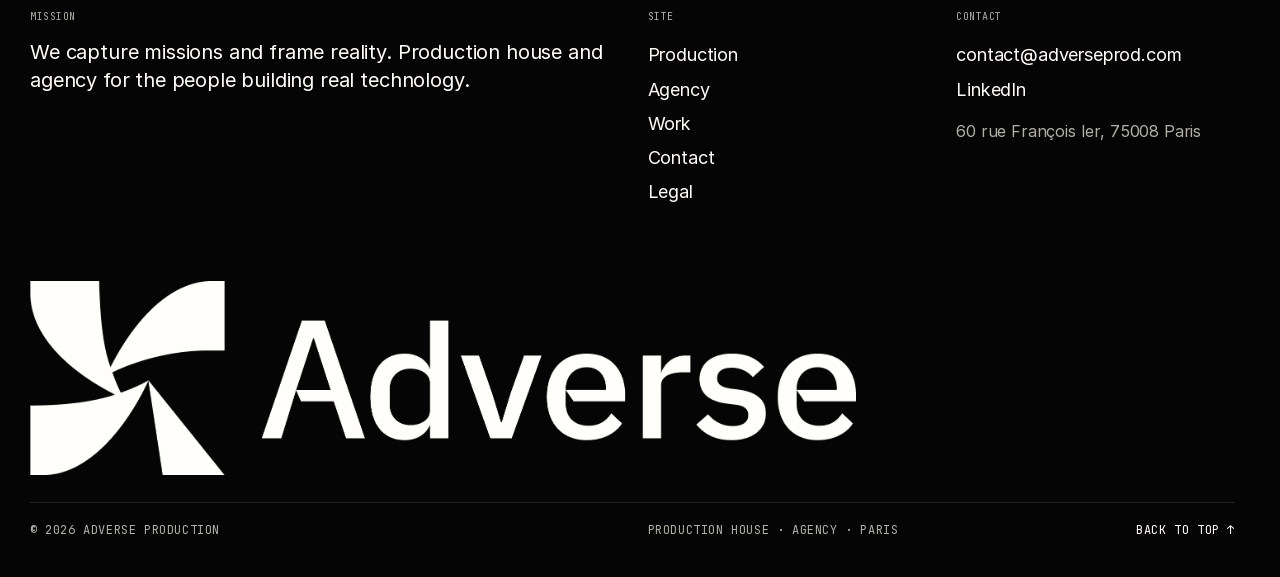
==== commit 5500921f: "Site plus leger, meme image : films AV1 + versions telephone, chapitres charges a l'approche, WebP, " ====
--- a/index.html
+++ b/index.html
@@ -3,22 +3,27 @@
 <head>
 <meta charset="utf-8">
 <meta name="viewport" content="width=device-width, initial-scale=1">
-<meta http-equiv="Cache-Control" content="no-store">
 <title>Adverse Production · Production house and agency for real technology</title>
 <meta name="description" content="At Adverse Production, we showcase the most outstanding tech projects through high-end video productions and the agency work around them: strategy, identity, spaces.">
 <meta property="og:title" content="Adverse Production · Production house and agency for real technology"><meta property="og:description" content="At Adverse Production, we showcase the most outstanding tech projects through high-end video productions and the agency work around them: strategy, identity, spaces."><meta property="og:type" content="website"><meta property="og:site_name" content="Adverse Production">
 <meta property="og:image" content="https://raouf-hamouda.github.io/adverse-production/media/logo/og.png"><meta property="og:image:width" content="1200"><meta property="og:image:height" content="630"><meta property="og:image:alt" content="Adverse Production">
 <meta property="og:image" content="https://raouf-hamouda.github.io/adverse-production/media/logo/og-square.png"><meta property="og:image:width" content="1200"><meta property="og:image:height" content="1200">
 <meta name="twitter:card" content="summary_large_image"><meta name="twitter:image" content="https://raouf-hamouda.github.io/adverse-production/media/logo/og.png">
-<link rel="icon" href="media/logo/favicon.svg?v=202610042220" type="image/svg+xml">
-<link rel="icon" href="media/logo/favicon-32.png?v=202610042220" sizes="32x32" type="image/png">
-<link rel="icon" href="media/logo/favicon-192.png?v=202610042220" sizes="192x192" type="image/png">
+<link rel="icon" href="media/logo/favicon.svg?v=202610091012" type="image/svg+xml">
+<link rel="icon" href="media/logo/favicon-32.png?v=202610091012" sizes="32x32" type="image/png">
+<link rel="icon" href="media/logo/favicon-192.png?v=202610091012" sizes="192x192" type="image/png">
 <link rel="apple-touch-icon" href="media/logo/apple-touch-icon.png">
 <meta name="theme-color" content="#050505">
-<link rel="stylesheet" href="css/fonts.css?v=202610042220">
-<link rel="stylesheet" href="css/tokens.css?v=202610042220">
-<link rel="stylesheet" href="css/base.css?v=202610042220">
-<link rel="stylesheet" href="css/site.css?v=202610042220">
+<link rel="stylesheet" href="css/fonts.css?v=202610091012">
+<link rel="stylesheet" href="css/tokens.css?v=202610091012">
+<link rel="stylesheet" href="css/base.css?v=202610091012">
+<link rel="stylesheet" href="css/site.css?v=202610091012">
+<link rel="preload" href="fonts/switzer-6IN5WOLRCYP4G4MOCOHOMXNON6Q7MDAR.woff2" as="font" type="font/woff2" crossorigin><link rel="preload" href="fonts/inter-vQyevYAyHtARFwPqUzQGpnDs.woff2" as="font" type="font/woff2" crossorigin><link rel="preload" href="fonts/jetbrainsmono-400.woff2" as="font" type="font/woff2" crossorigin><link rel="preload" href="fonts/jetbrainsmono-500.woff2" as="font" type="font/woff2" crossorigin><link rel="preload" href="media/web/TgJozV1sl9Rrse6Sba5KNb5Fmk.webp" as="image" fetchpriority="high">
+<script src="js/lib/lenis.min.js" defer></script>
+<script src="js/lib/gsap.min.js" defer></script>
+<script src="js/lib/ScrollTrigger.min.js" defer></script>
+<script src="js/app.js?v=202610091012" defer></script>
+<script src="js/site.js?v=202610091012" defer></script>
 </head>
 <body data-theme="dark">
 <div class="grid-lines" aria-hidden="true"></div>
@@ -26,14 +31,14 @@
 <div class="logo-stack"><div class="logo-anim"><svg class="mark" viewBox="0 0 470 470" aria-hidden="true"><path class="p p-tr" d="M428.50 0.19 L427.50 1.00 L421.50 1.00 L419.50 1.19 L418.50 2.00 L413.50 2.19 L412.50 3.00 L409.50 3.00 L407.50 4.00 L403.50 4.19 L402.50 5.00 L399.50 5.19 L398.50 6.00 L395.50 6.19 L394.50 7.00 L392.50 7.19 L391.50 8.00 L389.50 8.19 L388.50 9.00 L380.50 11.19 L377.50 13.00 L375.50 13.19 L370.50 16.00 L368.50 16.19 L363.50 19.00 L362.50 19.05 L361.50 20.00 L360.50 20.05 L359.50 21.00 L352.50 24.19 L350.50 26.00 L347.50 27.19 L345.50 29.00 L342.50 30.19 L337.50 34.00 L336.50 34.19 L334.50 36.00 L333.50 36.19 L331.50 38.00 L327.50 40.19 L324.50 43.00 L323.50 43.19 L320.50 46.00 L319.50 46.19 L315.50 50.00 L314.50 50.19 L309.50 55.00 L308.50 55.19 L300.50 63.00 L299.50 63.19 L284.05 78.50 L280.19 82.50 L280.00 83.50 L271.19 92.50 L271.00 93.50 L265.19 99.50 L265.00 100.50 L261.19 104.50 L261.00 105.50 L253.19 114.50 L253.00 115.50 L247.19 122.50 L245.00 126.50 L242.19 129.50 L240.00 133.50 L238.04 135.50 L238.00 136.50 L235.19 139.50 L235.00 140.50 L231.19 145.50 L230.00 148.50 L228.04 150.50 L228.00 151.50 L224.19 156.50 L223.00 159.50 L219.19 164.50 L218.00 167.50 L216.19 169.50 L215.00 172.50 L214.04 173.50 L214.00 174.50 L212.19 176.50 L211.00 179.50 L209.19 181.50 L207.00 186.50 L206.04 187.50 L206.00 188.50 L205.04 189.50 L205.00 190.50 L203.19 192.50 L201.00 197.50 L199.10 199.50 L183.34 226.50 L184.50 227.00 L185.50 226.06 L196.50 222.00 L197.50 221.03 L208.50 217.00 L209.50 216.01 L220.50 211.99 L221.50 211.00 L225.50 209.84 L228.50 208.09 L232.50 206.96 L233.50 206.00 L237.50 205.00 L238.50 204.00 L240.50 204.00 L243.50 202.00 L245.50 202.00 L246.50 201.00 L248.50 201.00 L249.50 200.00 L251.50 200.00 L252.50 199.00 L254.50 198.81 L255.50 198.00 L257.50 197.81 L258.50 197.00 L260.50 196.81 L261.50 196.00 L263.50 195.81 L264.50 195.00 L266.50 194.81 L270.50 193.00 L272.50 192.96 L273.50 192.00 L276.50 191.81 L277.50 191.00 L279.50 190.81 L280.50 190.00 L283.50 189.81 L287.50 188.00 L294.50 186.81 L295.50 186.00 L297.50 185.96 L298.50 185.00 L301.50 184.81 L302.50 184.00 L306.50 183.81 L307.50 183.00 L310.50 182.81 L311.50 182.00 L314.50 181.81 L315.50 181.00 L319.50 180.81 L320.50 180.00 L324.50 179.81 L325.50 179.00 L328.50 178.81 L329.50 178.00 L334.50 177.81 L335.50 177.00 L339.50 176.81 L340.50 176.00 L345.50 175.81 L346.50 175.00 L351.50 174.81 L352.50 174.00 L356.50 174.00 L358.50 173.81 L359.50 173.00 L365.50 172.81 L366.50 172.00 L374.50 171.81 L375.50 171.00 L383.50 170.81 L384.50 170.00 L396.50 169.81 L397.50 169.00 L418.50 168.81 L419.50 168.00 L469.50 168.00 L470.00 167.50 L470.00 0.50 L469.50 0.00 Z"/><path class="p p-tl" d="M1.50 0.00 L1.00 0.50 L1.00 44.50 L2.00 45.50 L2.00 52.50 L3.00 53.50 L3.00 58.50 L4.00 59.50 L4.00 64.50 L5.00 65.50 L5.00 68.50 L6.00 69.50 L6.00 72.50 L7.00 73.50 L7.00 76.50 L8.00 77.50 L8.00 79.50 L9.00 80.50 L9.00 82.50 L10.00 83.50 L10.00 85.50 L11.00 86.50 L11.00 88.50 L12.00 89.50 L12.00 91.50 L13.00 92.50 L13.00 94.50 L16.00 99.50 L16.00 101.50 L17.00 102.50 L17.00 103.50 L18.00 104.50 L18.00 105.50 L19.00 106.50 L19.00 107.50 L20.00 108.50 L20.00 109.50 L21.00 110.50 L21.00 111.50 L22.00 112.50 L22.00 113.50 L23.00 114.50 L23.00 115.50 L24.00 116.50 L25.00 119.50 L26.00 120.50 L26.00 121.50 L28.00 123.50 L29.00 126.50 L31.00 128.50 L32.00 131.50 L34.00 133.50 L34.00 134.50 L36.00 136.50 L36.00 137.50 L38.00 139.50 L38.00 140.50 L41.00 143.50 L41.00 144.50 L43.00 146.50 L43.00 147.50 L46.00 150.50 L46.00 151.50 L50.00 155.50 L50.00 156.50 L54.00 160.50 L54.00 161.50 L60.00 167.50 L60.00 168.50 L88.50 197.00 L89.50 197.00 L96.50 204.00 L97.50 204.00 L102.50 209.00 L103.50 209.00 L107.50 213.00 L108.50 213.00 L112.50 217.00 L113.50 217.00 L116.50 220.00 L117.50 220.00 L120.50 223.00 L121.50 223.00 L128.50 229.00 L129.50 229.00 L131.50 231.00 L132.50 231.00 L134.50 233.00 L135.50 233.00 L137.50 235.00 L138.50 235.00 L141.50 238.00 L142.50 238.00 L144.50 240.00 L147.50 241.00 L149.50 243.00 L150.50 243.00 L155.50 247.00 L158.50 248.00 L163.50 252.00 L166.50 253.00 L168.50 255.00 L169.50 255.00 L172.50 257.00 L173.50 257.00 L175.50 259.00 L176.50 259.00 L177.50 260.00 L180.50 261.00 L182.50 263.00 L183.50 263.00 L184.50 264.00 L185.50 264.00 L186.50 265.00 L189.50 266.00 L191.50 268.00 L192.50 268.00 L193.50 269.00 L194.50 269.00 L195.50 270.00 L196.50 270.00 L197.50 271.00 L198.50 271.00 L199.50 272.00 L200.50 272.00 L201.50 273.00 L204.50 274.00 L206.50 276.00 L209.50 277.00 L211.50 279.00 L212.50 279.00 L213.50 280.00 L214.50 280.00 L215.50 281.00 L216.50 281.00 L217.50 282.00 L218.50 282.00 L219.50 283.00 L220.50 283.00 L221.50 284.00 L224.50 285.00 L225.13 284.50 L224.83 283.50 L216.15 264.50 L207.18 242.50 L196.16 211.50 L186.25 177.50 L179.19 146.50 L174.17 116.50 L171.16 89.50 L169.44 53.50 L169.76 30.50 L168.00 29.50 L167.81 5.50 L167.00 4.50 L167.00 0.50 L166.50 0.00 Z"/><path class="p p-bl" d="M283.50 244.04 L252.50 257.73 L217.50 270.82 L181.50 281.81 L147.50 289.87 L119.50 294.83 L85.50 298.81 L70.50 299.86 L47.50 300.56 L20.50 300.06 L19.50 301.19 L16.50 301.19 L15.50 302.00 L1.50 302.00 L1.00 302.50 L1.00 469.50 L1.50 470.00 L44.50 470.00 L45.50 469.00 L53.50 469.00 L54.50 468.00 L59.50 468.00 L60.50 467.00 L64.50 467.00 L65.50 466.00 L69.50 466.00 L70.50 465.00 L73.50 465.00 L74.50 464.00 L76.50 464.00 L77.50 463.00 L79.50 463.00 L80.50 462.00 L83.50 462.00 L84.50 461.00 L86.50 461.00 L89.50 459.00 L91.50 459.00 L92.50 458.00 L94.50 458.00 L99.50 455.00 L101.50 455.00 L102.50 454.00 L103.50 454.00 L104.50 453.00 L105.50 453.00 L106.50 452.00 L107.50 452.00 L108.50 451.00 L109.50 451.00 L110.50 450.00 L111.50 450.00 L112.50 449.00 L113.50 449.00 L114.50 448.00 L117.50 447.00 L119.50 445.00 L120.50 445.00 L121.50 444.00 L124.50 443.00 L129.50 439.00 L132.50 438.00 L134.50 436.00 L135.50 436.00 L137.50 434.00 L138.50 434.00 L141.50 431.00 L142.50 431.00 L144.50 429.00 L145.50 429.00 L148.50 426.00 L149.50 426.00 L153.50 422.00 L154.50 422.00 L158.50 418.00 L159.50 418.00 L165.50 412.00 L166.50 412.00 L197.00 381.50 L197.00 380.50 L204.00 373.50 L204.00 372.50 L209.00 367.50 L209.00 366.50 L213.00 362.50 L213.00 361.50 L217.00 357.50 L217.00 356.50 L220.00 353.50 L220.00 352.50 L223.00 349.50 L223.00 348.50 L229.00 341.50 L229.00 340.50 L231.00 338.50 L231.00 337.50 L233.00 335.50 L233.00 334.50 L236.00 331.50 L236.00 330.50 L238.00 328.50 L238.00 327.50 L240.00 325.50 L240.00 324.50 L244.00 319.50 L245.00 316.50 L247.00 314.50 L247.00 313.50 L251.00 308.50 L252.00 305.50 L254.00 303.50 L255.00 300.50 L257.00 298.50 L258.00 295.50 L260.00 293.50 L260.00 292.50 L261.00 291.50 L262.00 288.50 L264.00 286.50 L264.00 285.50 L265.00 284.50 L265.00 283.50 L266.00 282.50 L267.00 279.50 L269.00 277.50 L269.00 276.50 L270.00 275.50 L270.00 274.50 L271.00 273.50 L271.00 272.50 L272.00 271.50 L272.00 270.50 L273.00 269.50 L273.00 268.50 L274.00 267.50 L274.00 266.50 L275.00 265.50 L275.00 264.50 L276.00 263.50 L276.00 262.50 L277.00 261.50 L277.00 260.50 L278.00 259.50 L278.00 258.50 L279.00 257.50 L279.00 256.50 L280.00 255.50 L280.00 254.50 L281.00 253.50 L281.00 252.50 L282.00 251.50 L282.00 250.50 L283.00 249.50 L284.00 246.50 L285.00 245.50 L284.50 243.68 Z"/><path class="p p-br" d="M287.50 242.00 L287.00 243.50 L287.19 245.50 L288.00 246.50 L288.19 252.50 L289.00 253.50 L289.19 258.50 L290.00 259.50 L290.19 265.50 L291.00 266.50 L291.19 271.50 L292.00 272.50 L292.00 276.50 L292.19 278.50 L293.00 279.50 L293.19 285.50 L294.00 286.50 L294.19 291.50 L295.00 292.50 L295.19 298.50 L296.00 299.50 L296.19 304.50 L297.00 305.50 L297.00 309.50 L297.19 311.50 L298.00 312.50 L298.19 318.50 L299.00 319.50 L299.19 324.50 L300.00 325.50 L300.19 331.50 L301.00 332.50 L301.19 337.50 L302.00 338.50 L302.00 342.50 L302.19 344.50 L303.00 345.50 L303.19 351.50 L304.00 352.50 L304.19 357.50 L305.00 358.50 L305.19 364.50 L306.00 365.50 L306.19 370.50 L307.00 371.50 L307.00 375.50 L307.19 377.50 L308.00 378.50 L308.19 384.50 L309.00 385.50 L309.19 390.50 L310.00 391.50 L310.19 397.50 L311.00 398.50 L311.19 403.50 L312.00 404.50 L312.19 410.50 L313.00 411.50 L313.19 416.50 L314.00 417.50 L314.19 423.50 L315.00 424.50 L315.19 430.50 L316.00 431.50 L316.19 436.50 L317.00 437.50 L317.19 443.50 L318.00 444.50 L318.19 449.50 L319.00 450.50 L319.19 456.50 L320.00 457.50 L320.19 463.50 L321.00 464.50 L321.19 469.50 L322.50 470.00 L469.50 470.00 L470.00 469.50 L469.81 468.50 L467.00 465.50 L466.81 464.50 L463.00 460.50 L462.81 459.50 L459.00 455.50 L458.81 454.50 L455.00 450.50 L454.81 449.50 L443.00 435.50 L442.81 434.50 L438.00 429.50 L437.81 428.50 L434.00 424.50 L433.81 423.50 L430.00 419.50 L429.81 418.50 L426.00 414.50 L425.81 413.50 L422.00 409.50 L421.81 408.50 L418.00 404.50 L417.81 403.50 L414.00 399.50 L413.81 398.50 L410.00 394.50 L409.81 393.50 L406.00 389.50 L405.81 388.50 L394.00 374.50 L393.81 373.50 L389.00 368.50 L388.81 367.50 L385.00 363.50 L384.81 362.50 L381.00 358.50 L380.81 357.50 L377.00 353.50 L376.81 352.50 L373.00 348.50 L372.81 347.50 L369.00 343.50 L368.81 342.50 L365.00 338.50 L364.81 337.50 L361.00 333.50 L360.81 332.50 L357.00 328.50 L356.81 327.50 L345.00 313.50 L344.81 312.50 L340.00 307.50 L339.81 306.50 L336.00 302.50 L335.81 301.50 L332.00 297.50 L331.81 296.50 L328.00 292.50 L327.81 291.50 L324.00 287.50 L323.81 286.50 L320.00 282.50 L319.81 281.50 L316.00 277.50 L315.81 276.50 L312.00 272.50 L311.81 271.50 L308.00 267.50 L307.81 266.50 L296.00 252.50 L295.81 251.50 Z"/></svg><div class="word"><div class="clip"><span class="l" style="left:-0.139%;top:-0.629%;width:17.582%;height:90.909%;--i:0"><img src="media/logo/letter_0.png" alt=""></span><span class="l" style="left:18.138%;top:-0.629%;width:13.343%;height:92.167%;--i:1"><img src="media/logo/letter_1.png" alt=""></span><span class="l" style="left:33.356%;top:26.109%;width:13.829%;height:64.171%;--i:2"><img src="media/logo/letter_2.png" alt=""></span><span class="l" style="left:47.811%;top:24.536%;width:13.482%;height:67.002%;--i:3"><img src="media/logo/letter_3.png" alt=""></span><span class="l" style="left:64.003%;top:26.109%;width:8.270%;height:64.171%;--i:4"><img src="media/logo/letter_4.png" alt=""></span><span class="l" style="left:73.037%;top:24.536%;width:11.883%;height:67.002%;--i:5"><img src="media/logo/letter_5.png" alt=""></span><span class="l" style="left:86.657%;top:24.536%;width:13.482%;height:67.002%;--i:6"><img src="media/logo/letter_6.png" alt=""></span></div></div></div><p class="loader-sub">Production</p></div>
 <div class="meta"><span>Production · Paris</span><span><span data-pct>000</span> / 100</span></div><div class="bar"><i></i></div></div>
 <nav class="nav" data-nav aria-label="Main">
-  <a class="brand" href="index.html" aria-label="ADVERSE Production"><img class="logo" src="media/logo/logo_white.png" alt=""><small>Production</small></a>
+  <a class="brand" href="index.html" aria-label="ADVERSE Production"><img class="logo" src="media/logo/logo_white.webp" alt="" width="400" height="94"><small>Production</small></a>
   <div class="nav-items"><a class="link" href="index.html" aria-current=page><span class="n">00</span>Home</a><a class="link" href="production.html"><span class="n">01</span>Production</a><a class="link" href="agency.html"><span class="n">02</span>Agency</a><a class="link" href="portfolio.html"><span class="n">03</span>Work</a><a class="link" href="contact.html"><span class="n">04</span>Contact</a></div>
   <button class="burger" aria-expanded="false" aria-controls="menu">Menu</button>
 </nav>
 <div class="menu" id="menu"><a class="item" href="index.html" aria-current=page><span class="n">00</span>Home</a><a class="item" href="production.html"><span class="n">01</span>Production</a><a class="item" href="agency.html"><span class="n">02</span>Agency</a><a class="item" href="portfolio.html"><span class="n">03</span>Work</a><a class="item" href="contact.html"><span class="n">04</span>Contact</a><div class="foot"><a class="btn btn-accent" href="contact.html">Get in touch <span class="arrow">→</span></a><a href="mailto:contact@adverseprod.com">contact@adverseprod.com</a><div class="meta"><a href="https://www.linkedin.com/company/adverse-production" target="_blank" rel="noopener">LinkedIn</a><span>Paris · France</span></div></div></div>
 <main id="top">
 <section class="hero" data-theme="dark" id="home">
-  <div class="bg"><video autoplay muted loop playsinline poster="media/web/TgJozV1sl9Rrse6Sba5KNb5Fmk.jpg" src="media/web/TgJozV1sl9Rrse6Sba5KNb5Fmk.mp4"></video></div>
+  <div class="bg"><video autoplay muted loop playsinline poster="media/web/TgJozV1sl9Rrse6Sba5KNb5Fmk.webp"><source media="(max-width: 1079.98px)" src="media/web/TgJozV1sl9Rrse6Sba5KNb5Fmk.p.av1.mp4" type='video/mp4; codecs="av01.0.05M.08"'><source media="(max-width: 1079.98px)" src="media/web/TgJozV1sl9Rrse6Sba5KNb5Fmk.p.hevc.mp4" type='video/mp4; codecs="hvc1.1.6.L93.B0"'><source media="(max-width: 1079.98px)" src="media/web/TgJozV1sl9Rrse6Sba5KNb5Fmk.p.mp4" type='video/mp4'><source src="media/web/TgJozV1sl9Rrse6Sba5KNb5Fmk.av1.mp4" type='video/mp4; codecs="av01.0.08M.08"'><source src="media/web/TgJozV1sl9Rrse6Sba5KNb5Fmk.mp4" type="video/mp4"></video></div>
   <span class="corner tl">Paris · France</span><span class="corner tr">Production<br>+ Agency</span>
   <div class="container">
     <p class="eyebrow" data-reveal>Production house and agency for real technology</p>
@@ -46,7 +51,7 @@
 </section>
 <section class="section-s" data-theme="dark" id="partners" style="background:var(--bg);color:var(--fg)">
   <div class="container partners-head"><p class="eyebrow">They trusted us</p><p class="caption">Selected clients and partners</p></div>
-  <div class="marquee" style="margin-top:var(--s-5)"><div class="track"><span class="logo" role="img" aria-label="Safran" style="-webkit-mask-image:url(media/partners/safran.png);mask-image:url(media/partners/safran.png);--w:5.36em;--r:4.762"></span><span class="logo" role="img" aria-label="Naval Group" style="-webkit-mask-image:url(media/partners/naval-group.png);mask-image:url(media/partners/naval-group.png);--w:4.44em;--r:3.488"></span><span class="logo" role="img" aria-label="Alta Ares" style="-webkit-mask-image:url(media/partners/alta-ares.svg);mask-image:url(media/partners/alta-ares.svg);--w:7.47em;--r:8.292"></span><span class="logo" role="img" aria-label="Ion-X" style="-webkit-mask-image:url(media/partners/ion-x.svg);mask-image:url(media/partners/ion-x.svg);--w:4.92em;--r:4.139"></span><span class="logo" role="img" aria-label="Ægir" style="-webkit-mask-image:url(media/partners/aegir.png);mask-image:url(media/partners/aegir.png);--w:5.68em;--r:5.258"></span><span class="logo" role="img" aria-label="Electronic Bird Control" style="-webkit-mask-image:url(media/partners/electronic-bird-control.png);mask-image:url(media/partners/electronic-bird-control.png);--w:4.70em;--r:3.83"></span><span class="logo" role="img" aria-label="Oscar Mike" style="-webkit-mask-image:url(media/partners/oscar-mike.png);mask-image:url(media/partners/oscar-mike.png);--w:6.02em;--r:5.788"></span></div></div>
+  <div class="marquee" style="margin-top:var(--s-5)"><div class="track"><span class="logo" role="img" aria-label="Safran" style="-webkit-mask-image:url(media/partners/safran.webp);mask-image:url(media/partners/safran.webp);--w:5.36em;--r:4.762"></span><span class="logo" role="img" aria-label="Naval Group" style="-webkit-mask-image:url(media/partners/naval-group.webp);mask-image:url(media/partners/naval-group.webp);--w:4.44em;--r:3.488"></span><span class="logo" role="img" aria-label="Alta Ares" style="-webkit-mask-image:url(media/partners/alta-ares.svg);mask-image:url(media/partners/alta-ares.svg);--w:7.47em;--r:8.292"></span><span class="logo" role="img" aria-label="Ion-X" style="-webkit-mask-image:url(media/partners/ion-x.svg);mask-image:url(media/partners/ion-x.svg);--w:4.92em;--r:4.139"></span><span class="logo" role="img" aria-label="Ægir" style="-webkit-mask-image:url(media/partners/aegir.webp);mask-image:url(media/partners/aegir.webp);--w:5.68em;--r:5.258"></span><span class="logo" role="img" aria-label="Electronic Bird Control" style="-webkit-mask-image:url(media/partners/electronic-bird-control.webp);mask-image:url(media/partners/electronic-bird-control.webp);--w:4.70em;--r:3.83"></span><span class="logo" role="img" aria-label="Oscar Mike" style="-webkit-mask-image:url(media/partners/oscar-mike.webp);mask-image:url(media/partners/oscar-mike.webp);--w:6.02em;--r:5.788"></span></div></div>
 </section>
 <nav class="subnav" aria-label="Sections"><a href="#faces"><span class="n">01</span>Two faces</a><a href="#offer"><span class="n">02</span>Offer</a><a href="#work"><span class="n">03</span>Work</a><a href="#area"><span class="n">04</span>Area</a><a href="#contact"><span class="n">05</span>Contact</a></nav>
 <section class="section" data-theme="light" id="faces">
@@ -58,19 +63,19 @@
 <section class="section" data-theme="dark" id="offer">
   <div class="container">
     <div class="sec-head"><span class="num">02 · What we offer</span><h2 class="ttl h1">All you need to make innovation seen and understood.</h2><p class="aside">From vision to execution, we craft the narratives, tools and experiences that make your innovation unavoidable.</p></div>
-    <div class="hgrid"><a class="offer" href="production.html" data-reveal="0.00"><img src="media/web/77HFNbdqkvjyBUAGMFIzvGxGxUA.jpg" alt="" loading="lazy"><span class="letter"><span>—— A</span><span>Production</span></span><span class="t">Content &amp; Visual Production</span><span class="d">We produce impactful content that makes you unavoidable.</span><ul><li>Corporate films</li><li>Motion 2D/3D</li><li>Case studies</li></ul><span class="go">Learn more →</span></a><a class="offer" href="agency.html#influence" data-reveal="0.05"><img src="media/web/DfV5AunM2CfP4O7u4KkjLI46Qvk.jpg" alt="" loading="lazy"><span class="letter"><span>—— B</span><span>Agency</span></span><span class="t">Influence Strategy</span><span class="d">We help you define what matters and how to say it.</span><ul><li>Storytelling</li><li>Influence</li><li>Lobbying</li></ul><span class="go">Learn more →</span></a><a class="offer" href="agency.html#spaces" data-reveal="0.10"><img src="media/web/q1g7qWRhrfDlzrMSrGk5NP3Iy0A.jpg" alt="" loading="lazy"><span class="letter"><span>—— C</span><span>Agency</span></span><span class="t">Spaces &amp; Experience Design</span><span class="d">We design physical and digital spaces where your innovation can be seen, touched, understood.</span><ul><li>Showrooms</li><li>Scenography</li><li>Interactive displays</li></ul><span class="go">Learn more →</span></a><a class="offer" href="agency.html#branding" data-reveal="0.15"><img src="media/web/JdtwA32k85z1Avn3bOagHdtlM8U.jpg" alt="" loading="lazy"><span class="letter"><span>—— D</span><span>Agency</span></span><span class="t">Branding &amp; Digital Presence</span><span class="d">We create consistent, credible identity systems to support your growth.</span><ul><li>Graphic identity</li><li>Website &amp; landing pages</li><li>Presentation kit</li></ul><span class="go">Learn more →</span></a></div>
+    <div class="hgrid"><a class="offer" href="production.html" data-reveal="0.00"><img src="media/web/77HFNbdqkvjyBUAGMFIzvGxGxUA.webp" alt="" width="1600" height="676" loading="lazy"><span class="letter"><span>—— A</span><span>Production</span></span><span class="t">Content &amp; Visual Production</span><span class="d">We produce impactful content that makes you unavoidable.</span><ul><li>Corporate films</li><li>Motion 2D/3D</li><li>Case studies</li></ul><span class="go">Learn more →</span></a><a class="offer" href="agency.html#influence" data-reveal="0.05"><img src="media/web/DfV5AunM2CfP4O7u4KkjLI46Qvk.webp" alt="" width="1600" height="676" loading="lazy"><span class="letter"><span>—— B</span><span>Agency</span></span><span class="t">Influence Strategy</span><span class="d">We help you define what matters and how to say it.</span><ul><li>Storytelling</li><li>Influence</li><li>Lobbying</li></ul><span class="go">Learn more →</span></a><a class="offer" href="agency.html#spaces" data-reveal="0.10"><img src="media/web/q1g7qWRhrfDlzrMSrGk5NP3Iy0A.webp" alt="" width="1280" height="544" loading="lazy"><span class="letter"><span>—— C</span><span>Agency</span></span><span class="t">Spaces &amp; Experience Design</span><span class="d">We design physical and digital spaces where your innovation can be seen, touched, understood.</span><ul><li>Showrooms</li><li>Scenography</li><li>Interactive displays</li></ul><span class="go">Learn more →</span></a><a class="offer" href="agency.html#branding" data-reveal="0.15"><img src="media/web/JdtwA32k85z1Avn3bOagHdtlM8U.webp" alt="" width="1280" height="720" loading="lazy"><span class="letter"><span>—— D</span><span>Agency</span></span><span class="t">Branding &amp; Digital Presence</span><span class="d">We create consistent, credible identity systems to support your growth.</span><ul><li>Graphic identity</li><li>Website &amp; landing pages</li><li>Presentation kit</li></ul><span class="go">Learn more →</span></a></div>
   </div>
 </section>
 <section class="section" data-theme="dark" id="work" style="padding-top:0">
   <div class="container">
     <div class="sec-head"><span class="num">03 · Selected work</span><h2 class="ttl h1">Stories of innovation, captured in motion.</h2><a class="aside link" href="portfolio.html">All projects →</a></div>
-    <div class="rows"><article class="prow" id="ion-x" data-tags="Brand identity|Web development|Digital design" data-reveal><div class="m"><video data-hover muted playsinline loop preload="none" poster="media/web/77HFNbdqkvjyBUAGMFIzvGxGxUA.jpg" src="media/web/77HFNbdqkvjyBUAGMFIzvGxGxUA.mp4"></video></div>
+    <div class="rows"><article class="prow" id="ion-x" data-tags="Brand identity|Web development|Digital design" data-reveal><div class="m"><video data-hover muted playsinline loop preload="none" poster="media/web/77HFNbdqkvjyBUAGMFIzvGxGxUA.webp"><source media="(max-width: 1079.98px)" src="media/web/77HFNbdqkvjyBUAGMFIzvGxGxUA.p.av1.mp4" type='video/mp4; codecs="av01.0.05M.08"'><source media="(max-width: 1079.98px)" src="media/web/77HFNbdqkvjyBUAGMFIzvGxGxUA.p.hevc.mp4" type='video/mp4; codecs="hvc1.1.6.L93.B0"'><source media="(max-width: 1079.98px)" src="media/web/77HFNbdqkvjyBUAGMFIzvGxGxUA.p.mp4" type='video/mp4'><source src="media/web/77HFNbdqkvjyBUAGMFIzvGxGxUA.av1.mp4" type='video/mp4; codecs="av01.0.08M.08"'><source src="media/web/77HFNbdqkvjyBUAGMFIzvGxGxUA.mp4" type="video/mp4"></video></div>
         <div class="i"><p class="meta">01 · Space propulsion</p><h3 class="name">Ion-X</h3><p class="d">ION-X is building the next generation of propulsion systems for satellites.</p></div>
-        <div class="r"><div class="tags"><span class="tag">Brand identity</span><span class="tag">Web development</span><span class="tag">Digital design</span></div><div class="btns"><a class="btn" href="https://ion-x.space/" target="_blank" rel="noopener">View Website <span class="arrow">→</span></a><a class="btn" href="media/web/77HFNbdqkvjyBUAGMFIzvGxGxUA.mp4" target="_blank" rel="noopener">View Video <span class="arrow">→</span></a></div></div></article><article class="prow" id="aegir" data-tags="Brand identity|Web development|Video" data-reveal><div class="m"><video data-hover muted playsinline loop preload="none" poster="media/web/DfV5AunM2CfP4O7u4KkjLI46Qvk.jpg" src="media/web/DfV5AunM2CfP4O7u4KkjLI46Qvk.mp4"></video></div>
+        <div class="r"><div class="tags"><span class="tag">Brand identity</span><span class="tag">Web development</span><span class="tag">Digital design</span></div><div class="btns"><a class="btn" href="https://ion-x.space/" target="_blank" rel="noopener">View Website <span class="arrow">→</span></a><a class="btn" href="media/web/77HFNbdqkvjyBUAGMFIzvGxGxUA.mp4" target="_blank" rel="noopener">View Video <span class="arrow">→</span></a></div></div></article><article class="prow" id="aegir" data-tags="Brand identity|Web development|Video" data-reveal><div class="m"><video data-hover muted playsinline loop preload="none" poster="media/web/DfV5AunM2CfP4O7u4KkjLI46Qvk.webp"><source media="(max-width: 1079.98px)" src="media/web/DfV5AunM2CfP4O7u4KkjLI46Qvk.p.av1.mp4" type='video/mp4; codecs="av01.0.05M.08"'><source media="(max-width: 1079.98px)" src="media/web/DfV5AunM2CfP4O7u4KkjLI46Qvk.p.hevc.mp4" type='video/mp4; codecs="hvc1.1.6.L93.B0"'><source media="(max-width: 1079.98px)" src="media/web/DfV5AunM2CfP4O7u4KkjLI46Qvk.p.mp4" type='video/mp4'><source src="media/web/DfV5AunM2CfP4O7u4KkjLI46Qvk.av1.mp4" type='video/mp4; codecs="av01.0.08M.08"'><source src="media/web/DfV5AunM2CfP4O7u4KkjLI46Qvk.mp4" type="video/mp4"></video></div>
         <div class="i"><p class="meta">02 · Autonomous systems software</p><h3 class="name">Ægir</h3><p class="d">ÆGIR is developing command-and-control software for autonomous systems, integrating advanced data-fusion capabilities.</p></div>
-        <div class="r"><div class="tags"><span class="tag">Brand identity</span><span class="tag">Web development</span><span class="tag">Video</span></div><div class="btns"><a class="btn" href="https://aegir.fr/" target="_blank" rel="noopener">View Website <span class="arrow">→</span></a><a class="btn" href="media/web/DfV5AunM2CfP4O7u4KkjLI46Qvk.mp4" target="_blank" rel="noopener">View Video <span class="arrow">→</span></a></div></div></article><article class="prow" id="alta-ares" data-tags="Video|Motion design" data-reveal><div class="m"><video data-hover muted playsinline loop preload="none" poster="media/web/JdtwA32k85z1Avn3bOagHdtlM8U.jpg" src="media/web/JdtwA32k85z1Avn3bOagHdtlM8U.mp4#t=14"></video></div>
+        <div class="r"><div class="tags"><span class="tag">Brand identity</span><span class="tag">Web development</span><span class="tag">Video</span></div><div class="btns"><a class="btn" href="https://aegir.fr/" target="_blank" rel="noopener">View Website <span class="arrow">→</span></a><a class="btn" href="media/web/DfV5AunM2CfP4O7u4KkjLI46Qvk.mp4" target="_blank" rel="noopener">View Video <span class="arrow">→</span></a></div></div></article><article class="prow" id="alta-ares" data-tags="Video|Motion design" data-reveal><div class="m"><video data-hover muted playsinline loop preload="none" poster="media/web/JdtwA32k85z1Avn3bOagHdtlM8U.webp"><source media="(max-width: 1079.98px)" src="media/web/JdtwA32k85z1Avn3bOagHdtlM8U.p.av1.mp4#t=14" type='video/mp4; codecs="av01.0.05M.08"'><source media="(max-width: 1079.98px)" src="media/web/JdtwA32k85z1Avn3bOagHdtlM8U.p.hevc.mp4#t=14" type='video/mp4; codecs="hvc1.1.6.L93.B0"'><source media="(max-width: 1079.98px)" src="media/web/JdtwA32k85z1Avn3bOagHdtlM8U.p.mp4#t=14" type='video/mp4'><source src="media/web/JdtwA32k85z1Avn3bOagHdtlM8U.av1.mp4#t=14" type='video/mp4; codecs="av01.0.08M.08"'><source src="media/web/JdtwA32k85z1Avn3bOagHdtlM8U.mp4#t=14" type="video/mp4"></video></div>
         <div class="i"><p class="meta">03 · Air defense</p><h3 class="name">Alta Ares</h3><p class="d">Alta Ares develops AI-powered, real-time drone detection and guidance systems, operating on the edge without cloud dependency.</p></div>
-        <div class="r"><div class="tags"><span class="tag">Video</span><span class="tag">Motion design</span></div><div class="btns"><a class="btn" href="media/web/JdtwA32k85z1Avn3bOagHdtlM8U.mp4" target="_blank" rel="noopener">View Video <span class="arrow">→</span></a></div></div></article><article class="prow" id="ebc" data-tags="Brand identity|Video|Motion design" data-reveal><div class="m"><video data-hover muted playsinline loop preload="none" poster="media/web/q1g7qWRhrfDlzrMSrGk5NP3Iy0A.jpg" src="media/web/q1g7qWRhrfDlzrMSrGk5NP3Iy0A.mp4"></video></div>
+        <div class="r"><div class="tags"><span class="tag">Video</span><span class="tag">Motion design</span></div><div class="btns"><a class="btn" href="media/web/JdtwA32k85z1Avn3bOagHdtlM8U.mp4" target="_blank" rel="noopener">View Video <span class="arrow">→</span></a></div></div></article><article class="prow" id="ebc" data-tags="Brand identity|Video|Motion design" data-reveal><div class="m"><video data-hover muted playsinline loop preload="none" poster="media/web/q1g7qWRhrfDlzrMSrGk5NP3Iy0A.webp"><source media="(max-width: 1079.98px)" src="media/web/q1g7qWRhrfDlzrMSrGk5NP3Iy0A.p.av1.mp4" type='video/mp4; codecs="av01.0.05M.08"'><source media="(max-width: 1079.98px)" src="media/web/q1g7qWRhrfDlzrMSrGk5NP3Iy0A.p.hevc.mp4" type='video/mp4; codecs="hvc1.1.6.L93.B0"'><source media="(max-width: 1079.98px)" src="media/web/q1g7qWRhrfDlzrMSrGk5NP3Iy0A.p.mp4" type='video/mp4'><source src="media/web/q1g7qWRhrfDlzrMSrGk5NP3Iy0A.av1.mp4" type='video/mp4; codecs="av01.0.08M.08"'><source src="media/web/q1g7qWRhrfDlzrMSrGk5NP3Iy0A.mp4" type="video/mp4"></video></div>
         <div class="i"><p class="meta">04 · Biomimetic drones</p><h3 class="name">Electronic Bird Control</h3><p class="d">Electronic Bird Control develops biomimetic drone solutions such as the E-Raptor, designed to deter bird nuisances and provide innovative aerial surveillance capabilities.</p></div>
         <div class="r"><div class="tags"><span class="tag">Brand identity</span><span class="tag">Video</span><span class="tag">Motion design</span></div><div class="btns"><a class="btn" href="media/web/q1g7qWRhrfDlzrMSrGk5NP3Iy0A.mp4" target="_blank" rel="noopener">View Video <span class="arrow">→</span></a></div></div></article></div>
     <div class="row" style="justify-content:flex-end;margin-top:var(--s-6)"><a class="btn" href="portfolio.html">All 07 projects <span class="arrow">→</span></a></div>
@@ -83,7 +88,7 @@
       <h2 class="h1 span-8" data-reveal="0.1">Different worlds. Same obsession: turning real tech into real stories.</h2>
       <p class="body-l span-4 muted" style="align-self:end" data-reveal="0.2">We&#x27;re here to make sure your vision is felt, remembered and trusted.</p>
     </div>
-    <div class="strip"><figure><a href="portfolio.html#ion-x" aria-label="Ion-X"><video data-hover muted playsinline loop preload="none" poster="media/web/77HFNbdqkvjyBUAGMFIzvGxGxUA.jpg" src="media/web/77HFNbdqkvjyBUAGMFIzvGxGxUA.mp4"></video></a><figcaption><b>Ion-X</b><span>Space propulsion</span></figcaption></figure><figure><a href="portfolio.html#aegir" aria-label="Ægir"><video data-hover muted playsinline loop preload="none" poster="media/web/DfV5AunM2CfP4O7u4KkjLI46Qvk.jpg" src="media/web/DfV5AunM2CfP4O7u4KkjLI46Qvk.mp4"></video></a><figcaption><b>Ægir</b><span>Autonomous systems software</span></figcaption></figure><figure><a href="portfolio.html#alta-ares" aria-label="Alta Ares"><video data-hover muted playsinline loop preload="none" poster="media/web/alta-ares_still.jpg" src="media/web/JdtwA32k85z1Avn3bOagHdtlM8U.mp4#t=14"></video></a><figcaption><b>Alta Ares</b><span>Air defense</span></figcaption></figure><figure><a href="portfolio.html#ebc" aria-label="Electronic Bird Control"><video data-hover muted playsinline loop preload="none" poster="media/web/q1g7qWRhrfDlzrMSrGk5NP3Iy0A.jpg" src="media/web/q1g7qWRhrfDlzrMSrGk5NP3Iy0A.mp4"></video></a><figcaption><b>Electronic Bird Control</b><span>Biomimetic drones</span></figcaption></figure><figure><a href="portfolio.html#oscar-mike" aria-label="Oscar Mike"><video data-hover muted playsinline loop preload="none" poster="media/web/oscar-mike_still.jpg" src="media/web/297sMiCIamDrkrysOmgl7uXzYs.mp4#t=22.5"></video></a><figcaption><b>Oscar Mike</b><span>Dual-tech investment</span></figcaption></figure></div>
+    <div class="strip"><figure><a href="portfolio.html#ion-x" aria-label="Ion-X"><video data-hover muted playsinline loop preload="none" poster="media/web/77HFNbdqkvjyBUAGMFIzvGxGxUA.webp"><source media="(max-width: 1079.98px)" src="media/web/77HFNbdqkvjyBUAGMFIzvGxGxUA.p.av1.mp4" type='video/mp4; codecs="av01.0.05M.08"'><source media="(max-width: 1079.98px)" src="media/web/77HFNbdqkvjyBUAGMFIzvGxGxUA.p.hevc.mp4" type='video/mp4; codecs="hvc1.1.6.L93.B0"'><source media="(max-width: 1079.98px)" src="media/web/77HFNbdqkvjyBUAGMFIzvGxGxUA.p.mp4" type='video/mp4'><source src="media/web/77HFNbdqkvjyBUAGMFIzvGxGxUA.av1.mp4" type='video/mp4; codecs="av01.0.08M.08"'><source src="media/web/77HFNbdqkvjyBUAGMFIzvGxGxUA.mp4" type="video/mp4"></video></a><figcaption><b>Ion-X</b><span>Space propulsion</span></figcaption></figure><figure><a href="portfolio.html#aegir" aria-label="Ægir"><video data-hover muted playsinline loop preload="none" poster="media/web/DfV5AunM2CfP4O7u4KkjLI46Qvk.webp"><source media="(max-width: 1079.98px)" src="media/web/DfV5AunM2CfP4O7u4KkjLI46Qvk.p.av1.mp4" type='video/mp4; codecs="av01.0.05M.08"'><source media="(max-width: 1079.98px)" src="media/web/DfV5AunM2CfP4O7u4KkjLI46Qvk.p.hevc.mp4" type='video/mp4; codecs="hvc1.1.6.L93.B0"'><source media="(max-width: 1079.98px)" src="media/web/DfV5AunM2CfP4O7u4KkjLI46Qvk.p.mp4" type='video/mp4'><source src="media/web/DfV5AunM2CfP4O7u4KkjLI46Qvk.av1.mp4" type='video/mp4; codecs="av01.0.08M.08"'><source src="media/web/DfV5AunM2CfP4O7u4KkjLI46Qvk.mp4" type="video/mp4"></video></a><figcaption><b>Ægir</b><span>Autonomous systems software</span></figcaption></figure><figure><a href="portfolio.html#alta-ares" aria-label="Alta Ares"><video data-hover muted playsinline loop preload="none" poster="media/web/alta-ares_still.webp"><source media="(max-width: 1079.98px)" src="media/web/JdtwA32k85z1Avn3bOagHdtlM8U.p.av1.mp4#t=14" type='video/mp4; codecs="av01.0.05M.08"'><source media="(max-width: 1079.98px)" src="media/web/JdtwA32k85z1Avn3bOagHdtlM8U.p.hevc.mp4#t=14" type='video/mp4; codecs="hvc1.1.6.L93.B0"'><source media="(max-width: 1079.98px)" src="media/web/JdtwA32k85z1Avn3bOagHdtlM8U.p.mp4#t=14" type='video/mp4'><source src="media/web/JdtwA32k85z1Avn3bOagHdtlM8U.av1.mp4#t=14" type='video/mp4; codecs="av01.0.08M.08"'><source src="media/web/JdtwA32k85z1Avn3bOagHdtlM8U.mp4#t=14" type="video/mp4"></video></a><figcaption><b>Alta Ares</b><span>Air defense</span></figcaption></figure><figure><a href="portfolio.html#ebc" aria-label="Electronic Bird Control"><video data-hover muted playsinline loop preload="none" poster="media/web/q1g7qWRhrfDlzrMSrGk5NP3Iy0A.webp"><source media="(max-width: 1079.98px)" src="media/web/q1g7qWRhrfDlzrMSrGk5NP3Iy0A.p.av1.mp4" type='video/mp4; codecs="av01.0.05M.08"'><source media="(max-width: 1079.98px)" src="media/web/q1g7qWRhrfDlzrMSrGk5NP3Iy0A.p.hevc.mp4" type='video/mp4; codecs="hvc1.1.6.L93.B0"'><source media="(max-width: 1079.98px)" src="media/web/q1g7qWRhrfDlzrMSrGk5NP3Iy0A.p.mp4" type='video/mp4'><source src="media/web/q1g7qWRhrfDlzrMSrGk5NP3Iy0A.av1.mp4" type='video/mp4; codecs="av01.0.08M.08"'><source src="media/web/q1g7qWRhrfDlzrMSrGk5NP3Iy0A.mp4" type="video/mp4"></video></a><figcaption><b>Electronic Bird Control</b><span>Biomimetic drones</span></figcaption></figure><figure><a href="portfolio.html#oscar-mike" aria-label="Oscar Mike"><video data-hover muted playsinline loop preload="none" poster="media/web/oscar-mike_still.webp"><source media="(max-width: 1079.98px)" src="media/web/297sMiCIamDrkrysOmgl7uXzYs.p.av1.mp4#t=22.5" type='video/mp4; codecs="av01.0.05M.08"'><source media="(max-width: 1079.98px)" src="media/web/297sMiCIamDrkrysOmgl7uXzYs.p.hevc.mp4#t=22.5" type='video/mp4; codecs="hvc1.1.6.L93.B0"'><source media="(max-width: 1079.98px)" src="media/web/297sMiCIamDrkrysOmgl7uXzYs.p.mp4#t=22.5" type='video/mp4'><source src="media/web/297sMiCIamDrkrysOmgl7uXzYs.av1.mp4#t=22.5" type='video/mp4; codecs="av01.0.08M.08"'><source src="media/web/297sMiCIamDrkrysOmgl7uXzYs.mp4#t=22.5" type="video/mp4"></video></a><figcaption><b>Oscar Mike</b><span>Dual-tech investment</span></figcaption></figure></div>
     <div class="stats" style="margin-top:var(--s-9)">
       <div><div class="stat"><span data-roll="7" data-pad="2">00</span></div><p class="caption" style="margin-top:var(--s-3)">Projects online</p></div>
       <div><div class="stat"><span data-roll="4" data-pad="2">00</span></div><p class="caption" style="margin-top:var(--s-3)">Offer pillars</p></div>
@@ -127,9 +132,4 @@
     <div class="legal caption"><span class="c">© 2026 Adverse Production</span><span class="t">Production house · Agency · Paris</span><a class="top" href="#top">Back to top <span aria-hidden="true">↑</span></a></div>
   </div>
 </footer>
-<script src="js/lib/lenis.min.js"></script>
-<script src="js/lib/gsap.min.js"></script>
-<script src="js/lib/ScrollTrigger.min.js"></script>
-<script src="js/app.js?v=202610042220"></script>
-<script src="js/site.js?v=202610042220"></script>
 </body></html>
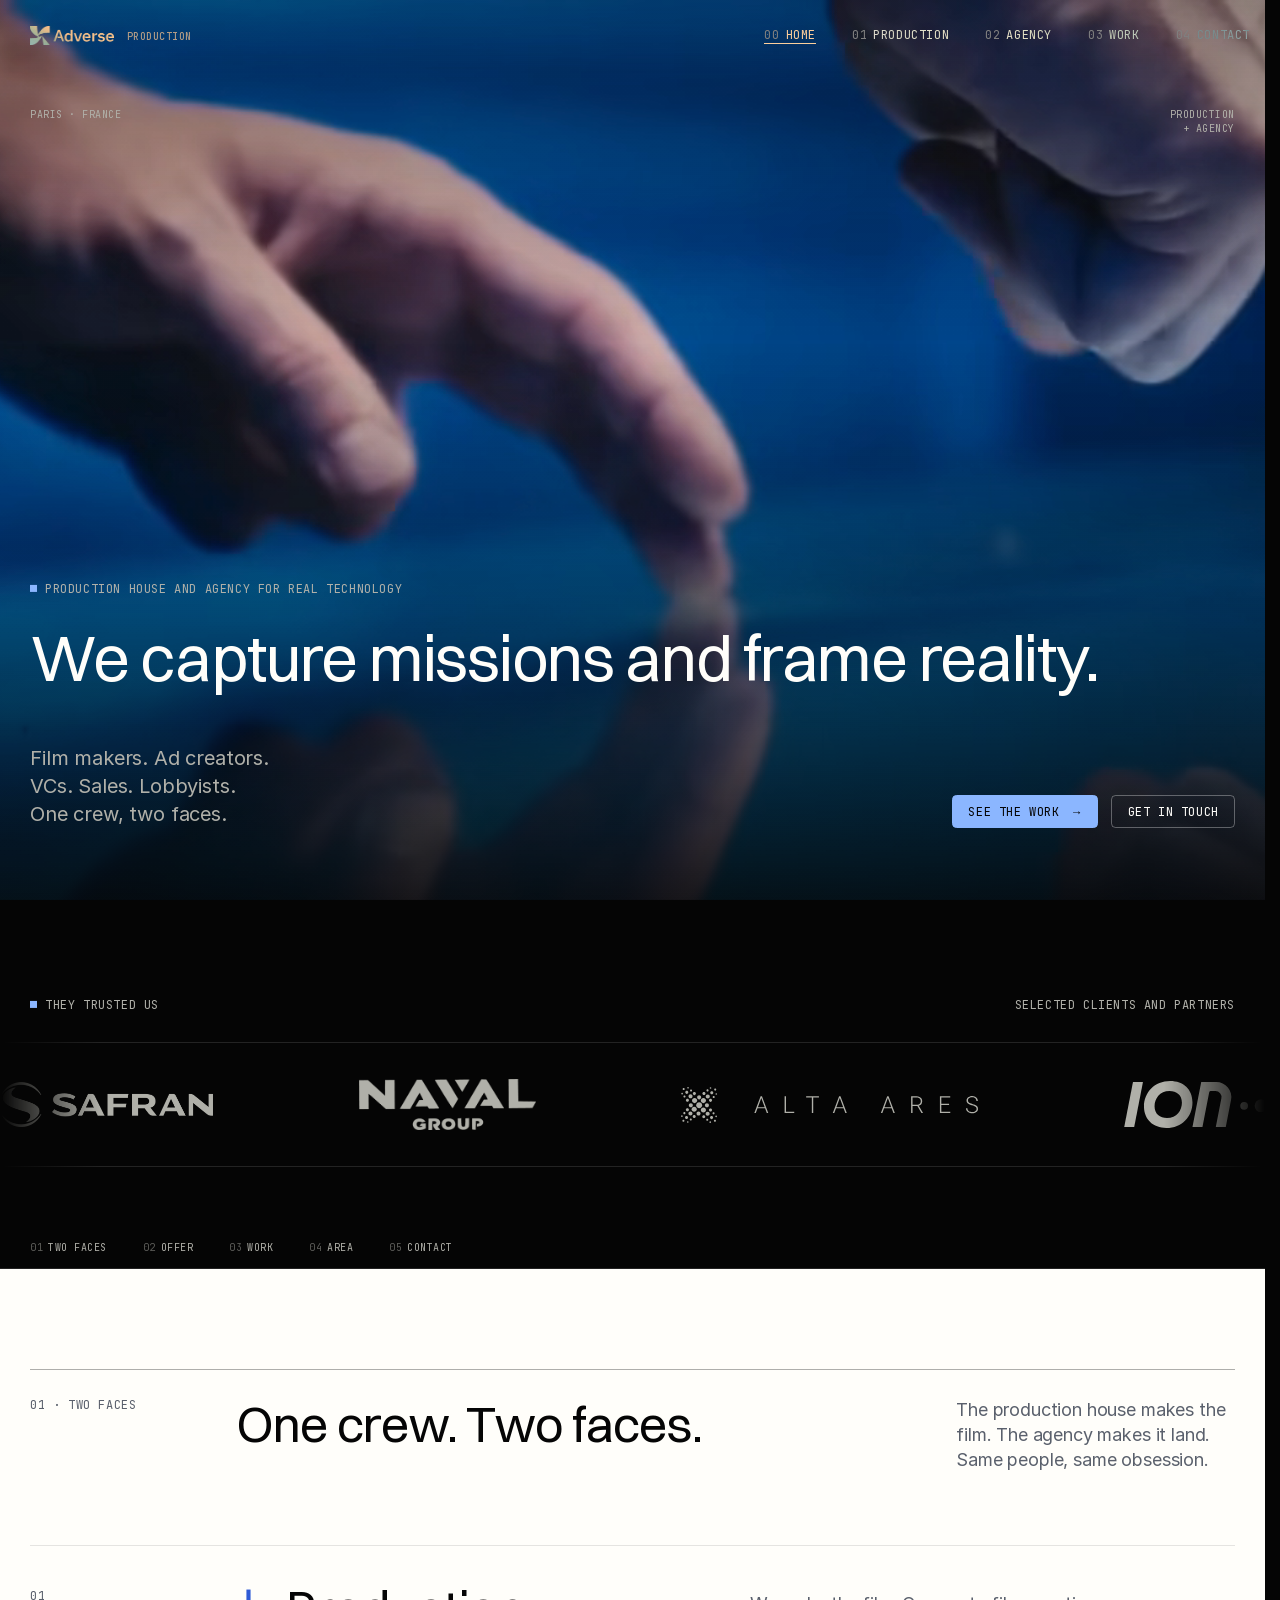
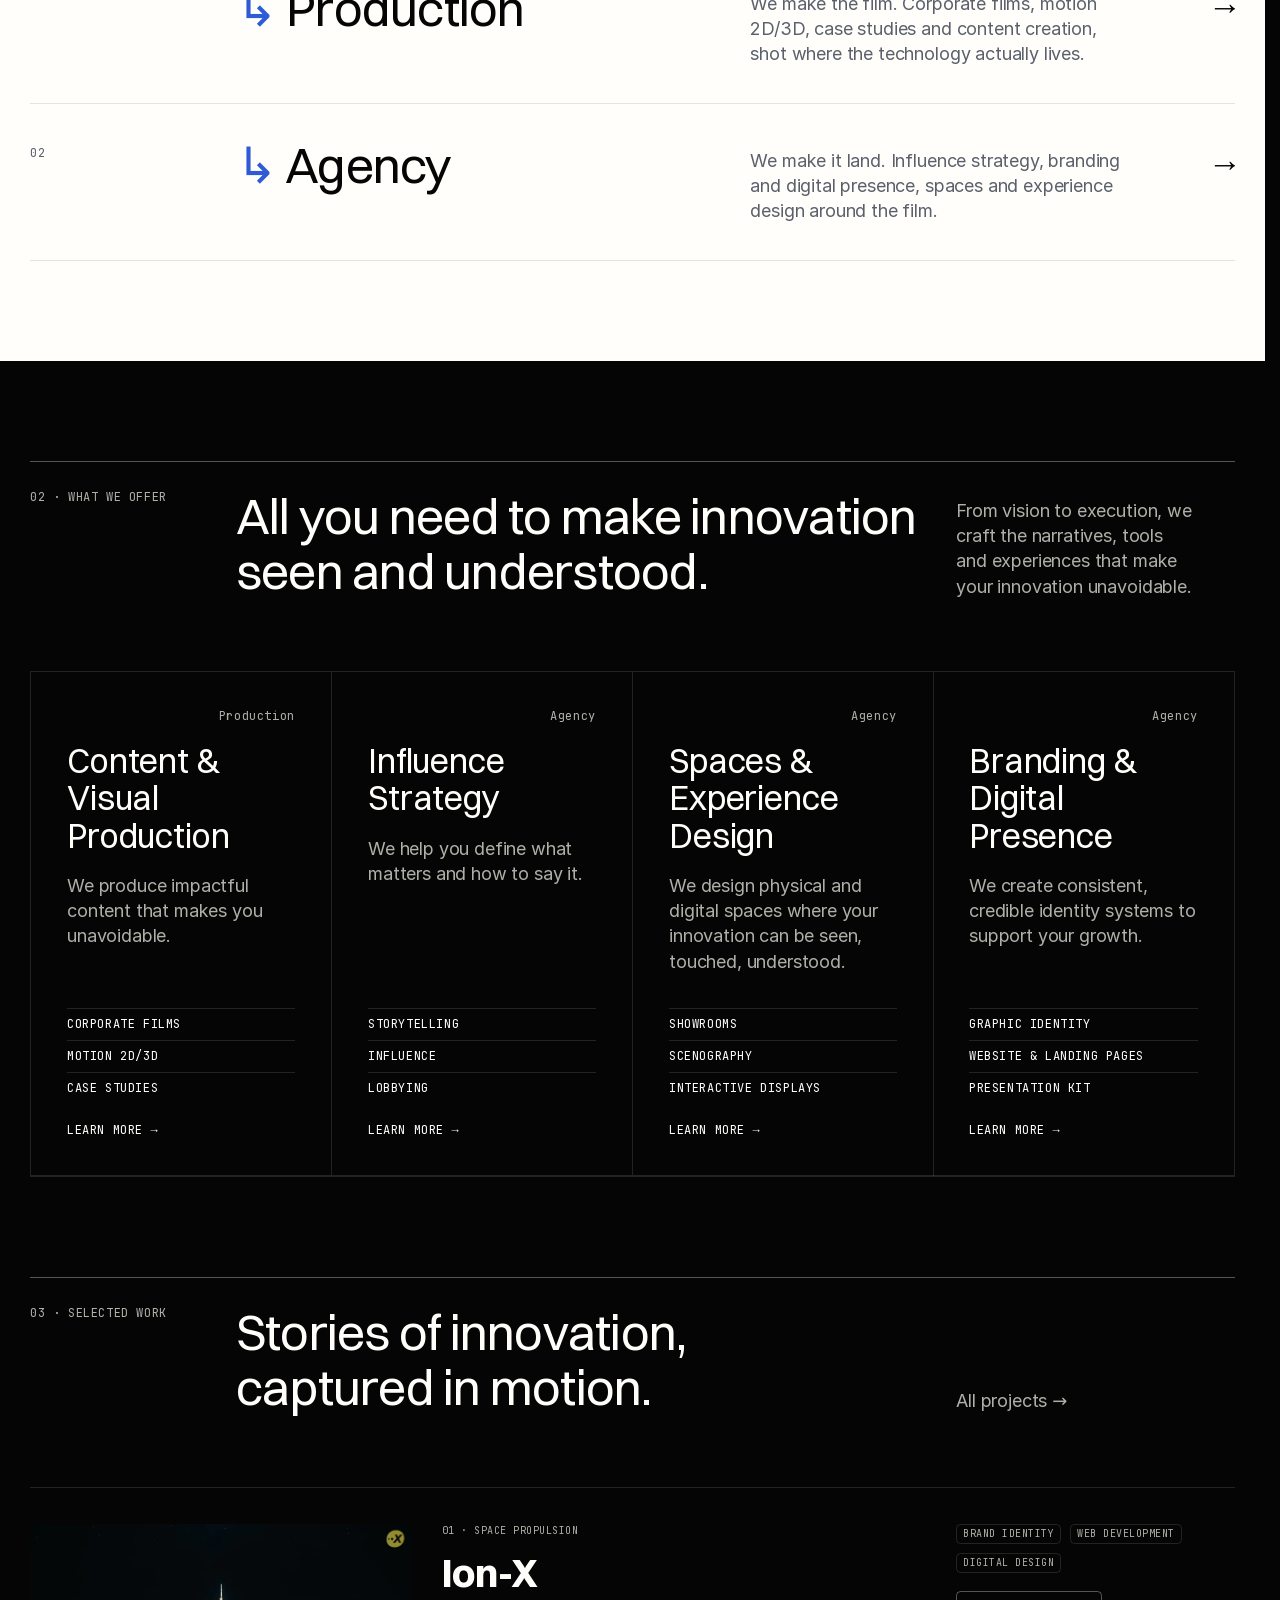
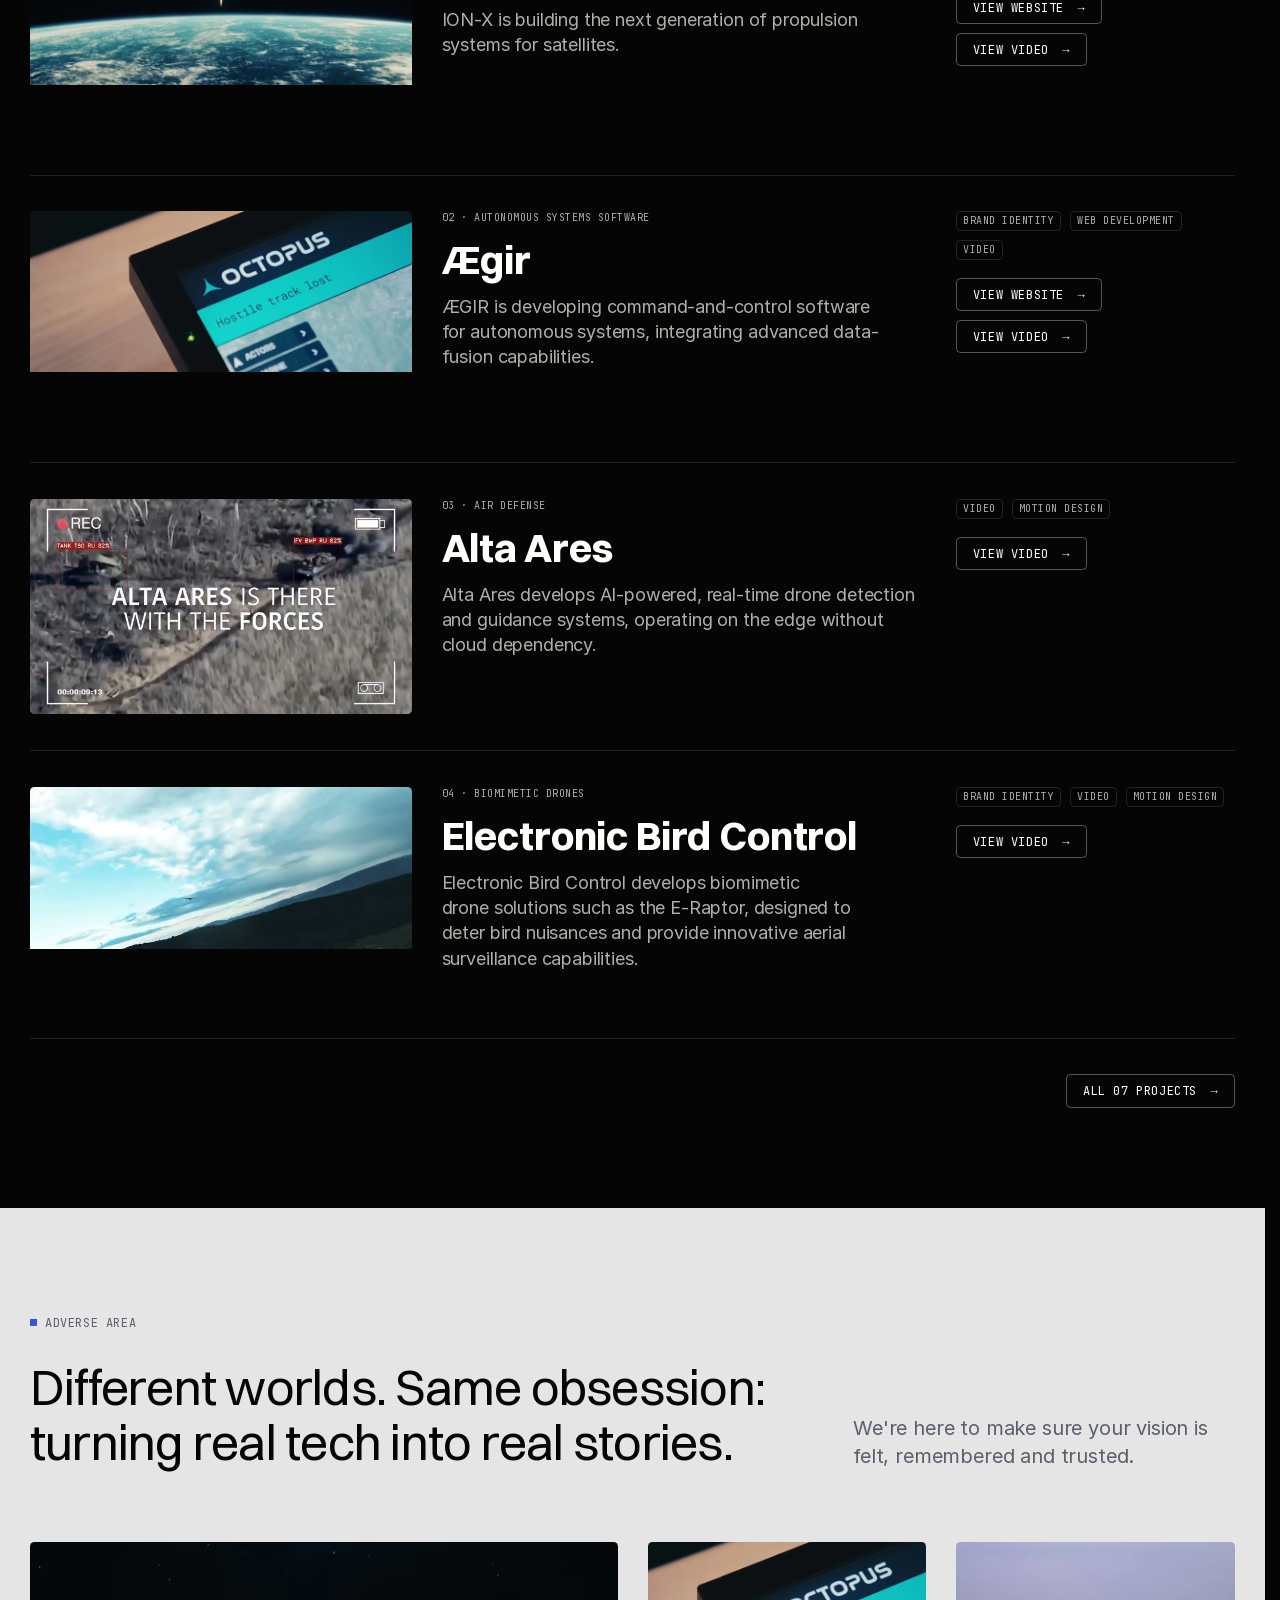
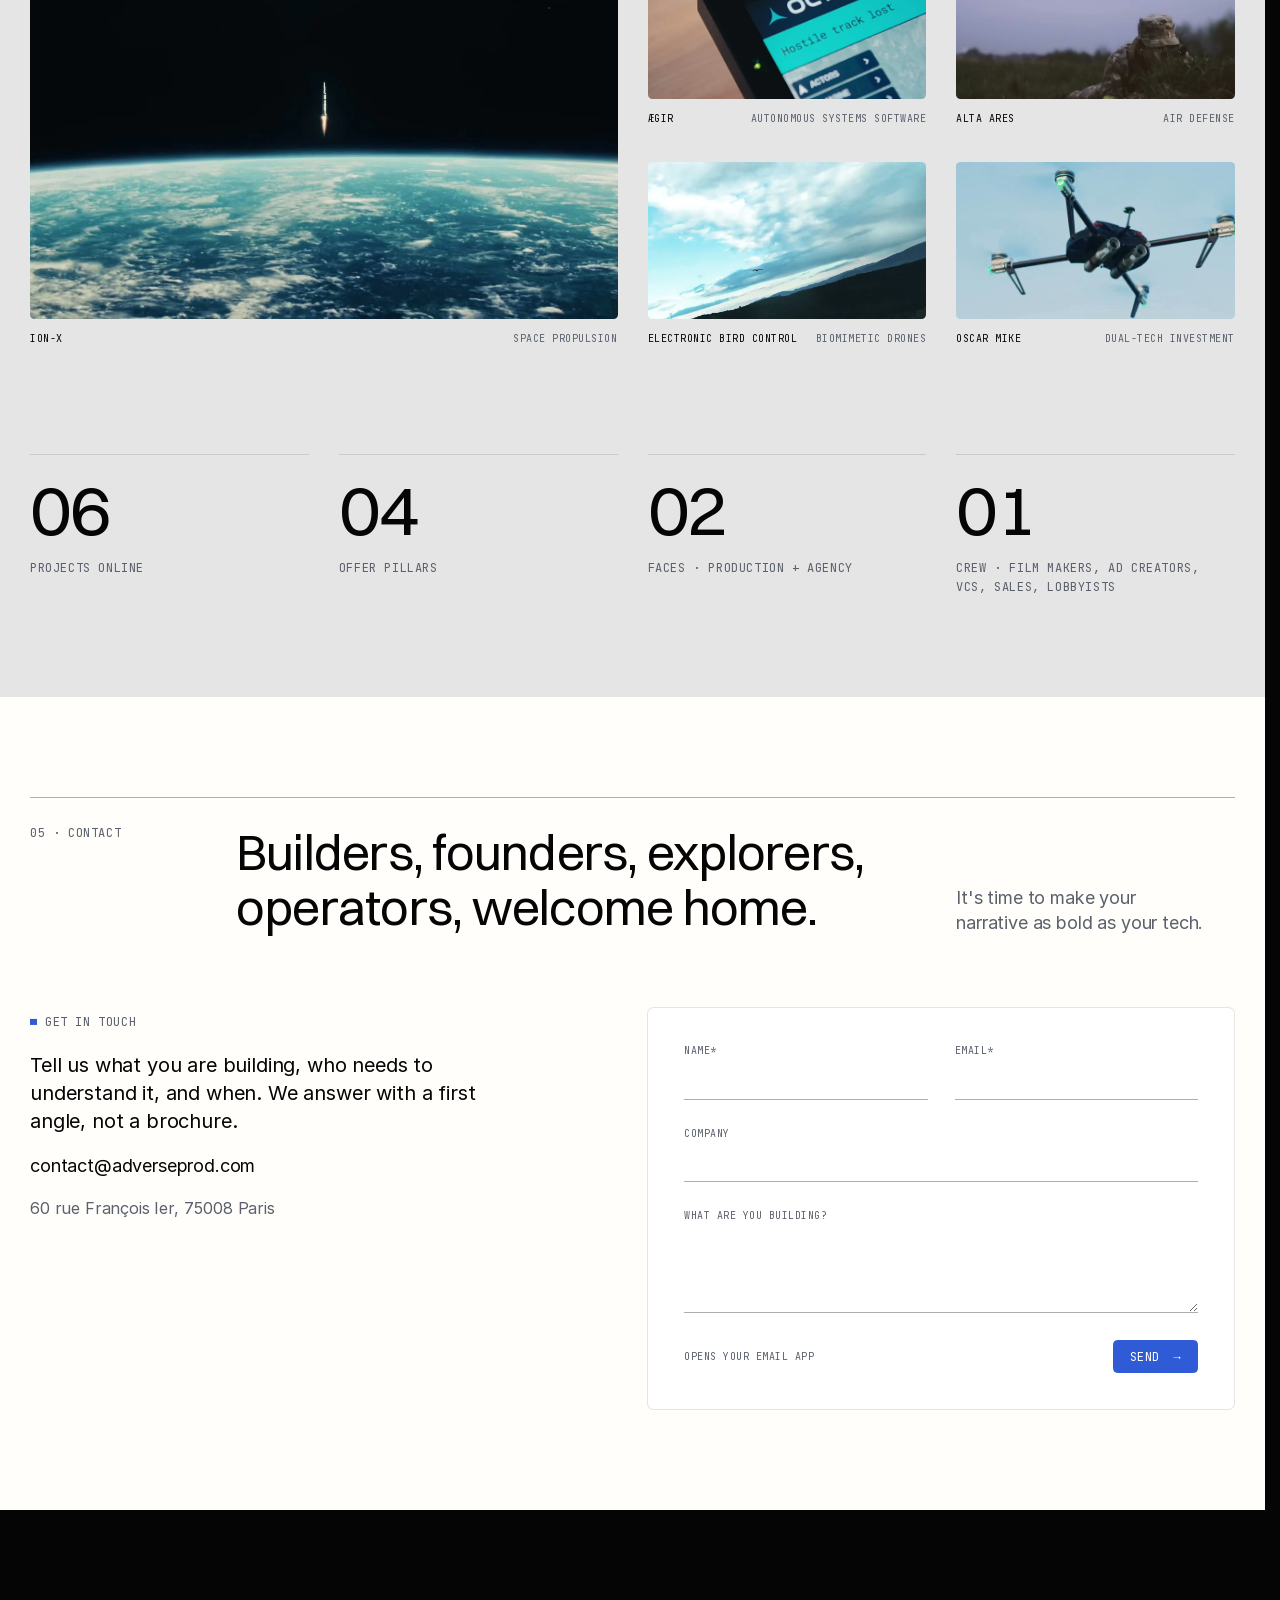
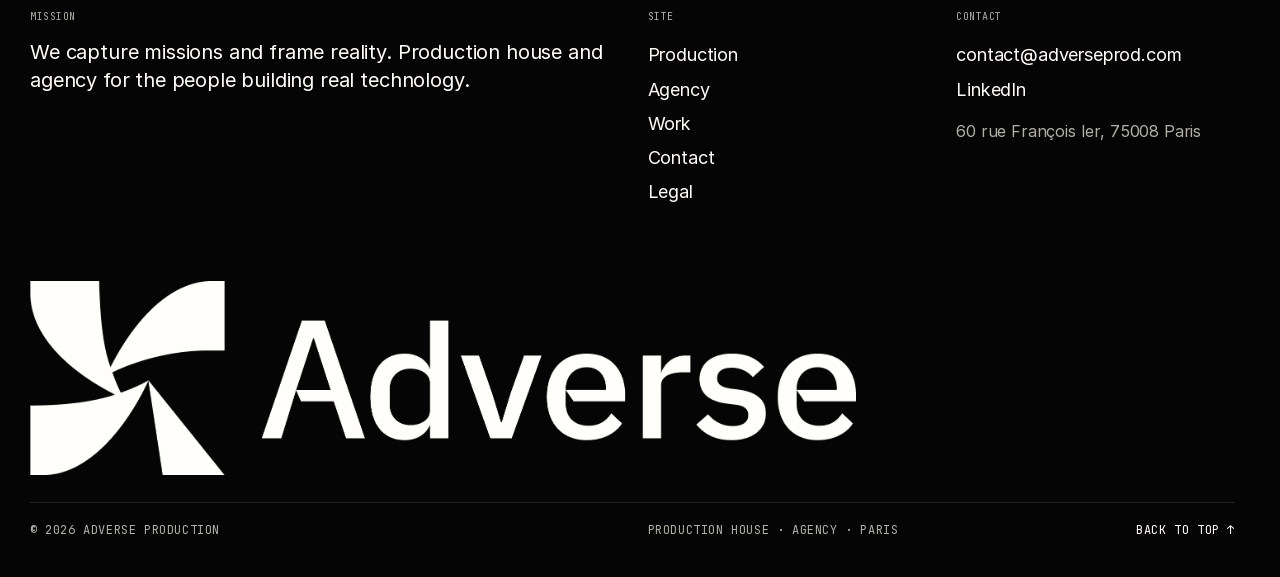
==== commit e1c7868d: "Offres : plus de lettres A B C D, seule la face (Production / Agency) reste a droite Co-Authored-By:" ====
--- a/index.html
+++ b/index.html
@@ -9,21 +9,21 @@
 <meta property="og:image" content="https://raouf-hamouda.github.io/adverse-production/media/logo/og.png"><meta property="og:image:width" content="1200"><meta property="og:image:height" content="630"><meta property="og:image:alt" content="Adverse Production">
 <meta property="og:image" content="https://raouf-hamouda.github.io/adverse-production/media/logo/og-square.png"><meta property="og:image:width" content="1200"><meta property="og:image:height" content="1200">
 <meta name="twitter:card" content="summary_large_image"><meta name="twitter:image" content="https://raouf-hamouda.github.io/adverse-production/media/logo/og.png">
-<link rel="icon" href="media/logo/favicon.svg?v=202610091012" type="image/svg+xml">
-<link rel="icon" href="media/logo/favicon-32.png?v=202610091012" sizes="32x32" type="image/png">
-<link rel="icon" href="media/logo/favicon-192.png?v=202610091012" sizes="192x192" type="image/png">
+<link rel="icon" href="media/logo/favicon.svg?v=202610091014" type="image/svg+xml">
+<link rel="icon" href="media/logo/favicon-32.png?v=202610091014" sizes="32x32" type="image/png">
+<link rel="icon" href="media/logo/favicon-192.png?v=202610091014" sizes="192x192" type="image/png">
 <link rel="apple-touch-icon" href="media/logo/apple-touch-icon.png">
 <meta name="theme-color" content="#050505">
-<link rel="stylesheet" href="css/fonts.css?v=202610091012">
-<link rel="stylesheet" href="css/tokens.css?v=202610091012">
-<link rel="stylesheet" href="css/base.css?v=202610091012">
-<link rel="stylesheet" href="css/site.css?v=202610091012">
+<link rel="stylesheet" href="css/fonts.css?v=202610091014">
+<link rel="stylesheet" href="css/tokens.css?v=202610091014">
+<link rel="stylesheet" href="css/base.css?v=202610091014">
+<link rel="stylesheet" href="css/site.css?v=202610091014">
 <link rel="preload" href="fonts/switzer-6IN5WOLRCYP4G4MOCOHOMXNON6Q7MDAR.woff2" as="font" type="font/woff2" crossorigin><link rel="preload" href="fonts/inter-vQyevYAyHtARFwPqUzQGpnDs.woff2" as="font" type="font/woff2" crossorigin><link rel="preload" href="fonts/jetbrainsmono-400.woff2" as="font" type="font/woff2" crossorigin><link rel="preload" href="fonts/jetbrainsmono-500.woff2" as="font" type="font/woff2" crossorigin><link rel="preload" href="media/web/TgJozV1sl9Rrse6Sba5KNb5Fmk.webp" as="image" fetchpriority="high">
 <script src="js/lib/lenis.min.js" defer></script>
 <script src="js/lib/gsap.min.js" defer></script>
 <script src="js/lib/ScrollTrigger.min.js" defer></script>
-<script src="js/app.js?v=202610091012" defer></script>
-<script src="js/site.js?v=202610091012" defer></script>
+<script src="js/app.js?v=202610091014" defer></script>
+<script src="js/site.js?v=202610091014" defer></script>
 </head>
 <body data-theme="dark">
 <div class="grid-lines" aria-hidden="true"></div>
@@ -63,7 +63,7 @@
 <section class="section" data-theme="dark" id="offer">
   <div class="container">
     <div class="sec-head"><span class="num">02 · What we offer</span><h2 class="ttl h1">All you need to make innovation seen and understood.</h2><p class="aside">From vision to execution, we craft the narratives, tools and experiences that make your innovation unavoidable.</p></div>
-    <div class="hgrid"><a class="offer" href="production.html" data-reveal="0.00"><img src="media/web/77HFNbdqkvjyBUAGMFIzvGxGxUA.webp" alt="" width="1600" height="676" loading="lazy"><span class="letter"><span>—— A</span><span>Production</span></span><span class="t">Content &amp; Visual Production</span><span class="d">We produce impactful content that makes you unavoidable.</span><ul><li>Corporate films</li><li>Motion 2D/3D</li><li>Case studies</li></ul><span class="go">Learn more →</span></a><a class="offer" href="agency.html#influence" data-reveal="0.05"><img src="media/web/DfV5AunM2CfP4O7u4KkjLI46Qvk.webp" alt="" width="1600" height="676" loading="lazy"><span class="letter"><span>—— B</span><span>Agency</span></span><span class="t">Influence Strategy</span><span class="d">We help you define what matters and how to say it.</span><ul><li>Storytelling</li><li>Influence</li><li>Lobbying</li></ul><span class="go">Learn more →</span></a><a class="offer" href="agency.html#spaces" data-reveal="0.10"><img src="media/web/q1g7qWRhrfDlzrMSrGk5NP3Iy0A.webp" alt="" width="1280" height="544" loading="lazy"><span class="letter"><span>—— C</span><span>Agency</span></span><span class="t">Spaces &amp; Experience Design</span><span class="d">We design physical and digital spaces where your innovation can be seen, touched, understood.</span><ul><li>Showrooms</li><li>Scenography</li><li>Interactive displays</li></ul><span class="go">Learn more →</span></a><a class="offer" href="agency.html#branding" data-reveal="0.15"><img src="media/web/JdtwA32k85z1Avn3bOagHdtlM8U.webp" alt="" width="1280" height="720" loading="lazy"><span class="letter"><span>—— D</span><span>Agency</span></span><span class="t">Branding &amp; Digital Presence</span><span class="d">We create consistent, credible identity systems to support your growth.</span><ul><li>Graphic identity</li><li>Website &amp; landing pages</li><li>Presentation kit</li></ul><span class="go">Learn more →</span></a></div>
+    <div class="hgrid"><a class="offer" href="production.html" data-reveal="0.00"><img src="media/web/77HFNbdqkvjyBUAGMFIzvGxGxUA.webp" alt="" width="1600" height="676" loading="lazy"><span class="letter"><span>Production</span></span><span class="t">Content &amp; Visual Production</span><span class="d">We produce impactful content that makes you unavoidable.</span><ul><li>Corporate films</li><li>Motion 2D/3D</li><li>Case studies</li></ul><span class="go">Learn more →</span></a><a class="offer" href="agency.html#influence" data-reveal="0.05"><img src="media/web/DfV5AunM2CfP4O7u4KkjLI46Qvk.webp" alt="" width="1600" height="676" loading="lazy"><span class="letter"><span>Agency</span></span><span class="t">Influence Strategy</span><span class="d">We help you define what matters and how to say it.</span><ul><li>Storytelling</li><li>Influence</li><li>Lobbying</li></ul><span class="go">Learn more →</span></a><a class="offer" href="agency.html#spaces" data-reveal="0.10"><img src="media/web/q1g7qWRhrfDlzrMSrGk5NP3Iy0A.webp" alt="" width="1280" height="544" loading="lazy"><span class="letter"><span>Agency</span></span><span class="t">Spaces &amp; Experience Design</span><span class="d">We design physical and digital spaces where your innovation can be seen, touched, understood.</span><ul><li>Showrooms</li><li>Scenography</li><li>Interactive displays</li></ul><span class="go">Learn more →</span></a><a class="offer" href="agency.html#branding" data-reveal="0.15"><img src="media/web/JdtwA32k85z1Avn3bOagHdtlM8U.webp" alt="" width="1280" height="720" loading="lazy"><span class="letter"><span>Agency</span></span><span class="t">Branding &amp; Digital Presence</span><span class="d">We create consistent, credible identity systems to support your growth.</span><ul><li>Graphic identity</li><li>Website &amp; landing pages</li><li>Presentation kit</li></ul><span class="go">Learn more →</span></a></div>
   </div>
 </section>
 <section class="section" data-theme="dark" id="work" style="padding-top:0">
--- a/css/site.css
+++ b/css/site.css
@@ -127,7 +127,7 @@
 .offer img { position: absolute; inset: 0; width: 100%; height: 100%; object-fit: cover; opacity: 0; z-index: 0; transform: scale(1.04); transition: opacity var(--d-slow) var(--ease-out), transform var(--d-slow) var(--ease-out); }
 .offer:hover img { opacity: .38; transform: none; }
 .offer > *:not(img) { position: relative; z-index: 1; }
-.offer .letter { font-family: var(--font-mono); font-size: var(--caption); letter-spacing: var(--track-caps); color: var(--fg-muted); display: flex; justify-content: space-between; }
+.offer .letter { font-family: var(--font-mono); font-size: var(--caption); letter-spacing: var(--track-caps); color: var(--fg-muted); display: flex; justify-content: flex-end; }
 .offer .t { font-family: var(--font-display); font-size: var(--h3); line-height: 1.1; }
 .offer .d { color: var(--fg-muted); }
 .offer ul { margin-top: auto; } .offer li { font-family: var(--font-mono); font-size: var(--caption); letter-spacing: var(--track-caps); text-transform: uppercase; padding: .6em 0; border-top: 1px solid var(--line); }
